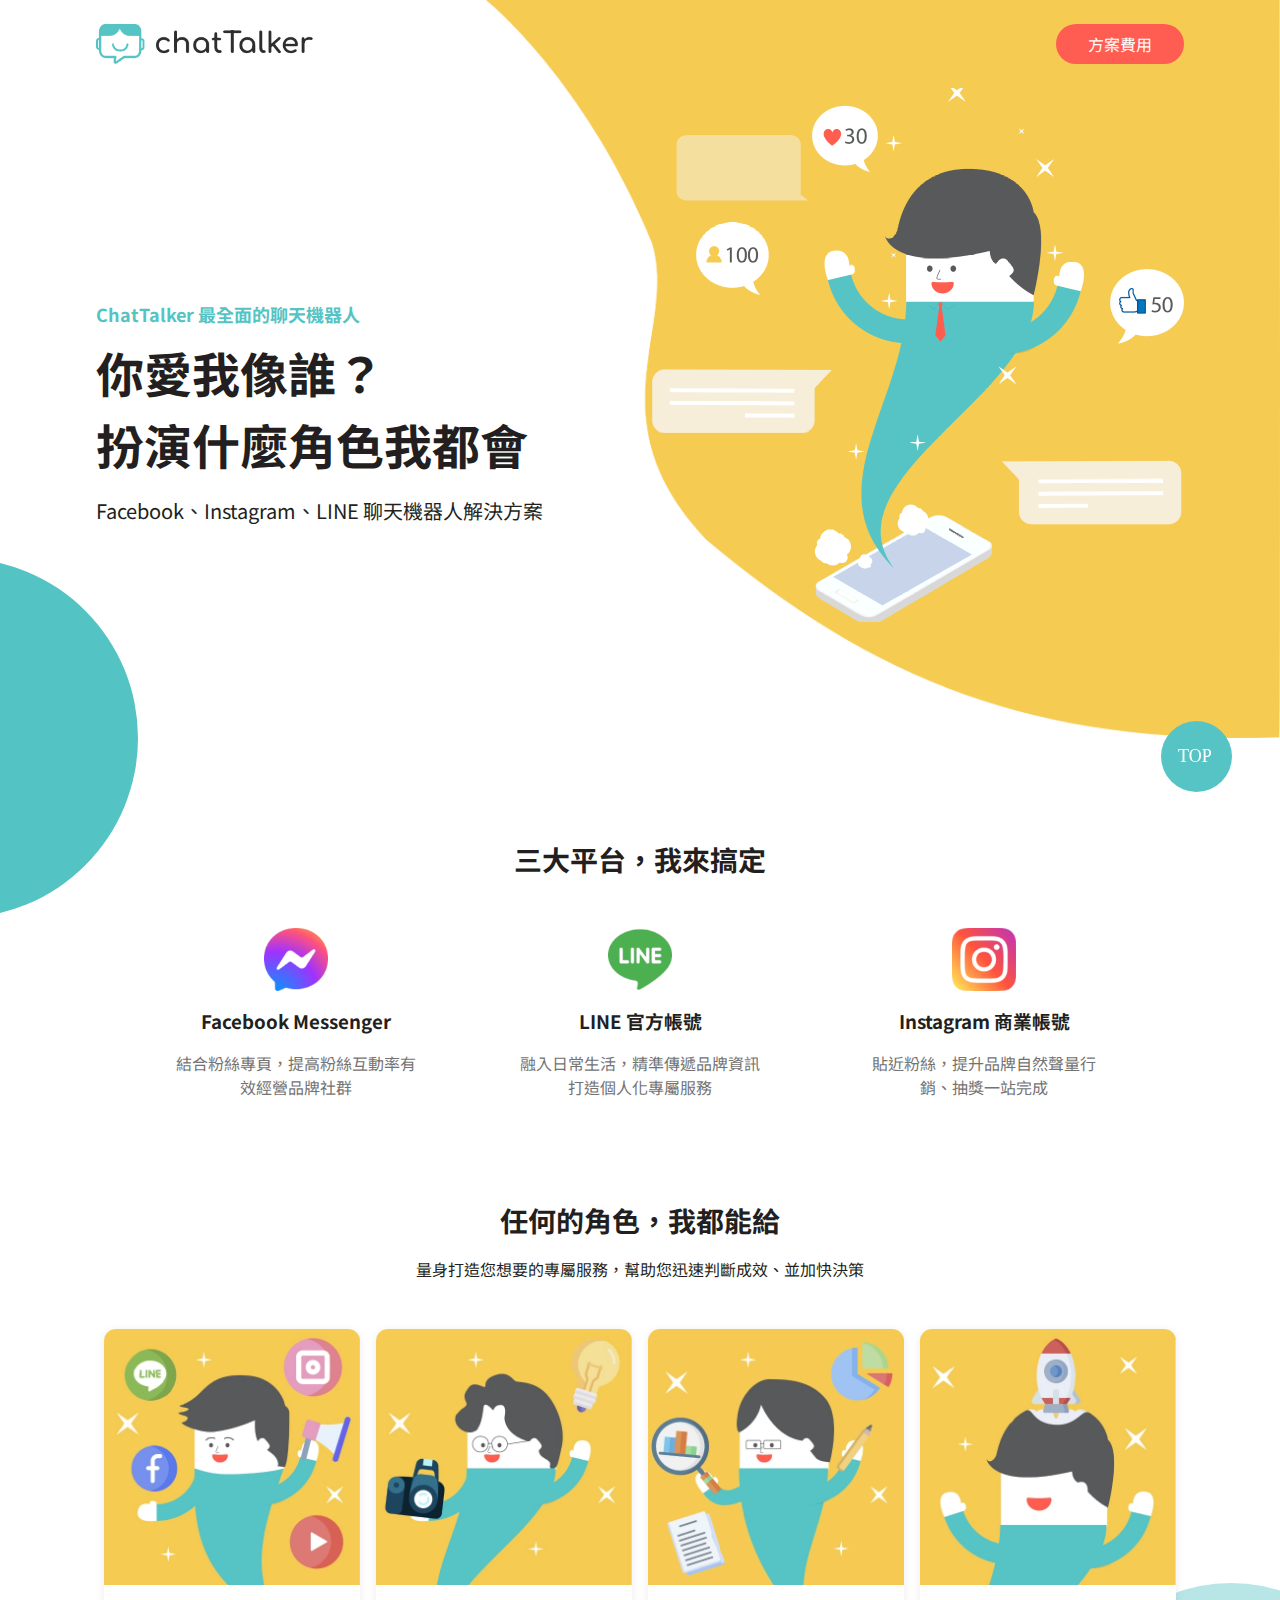
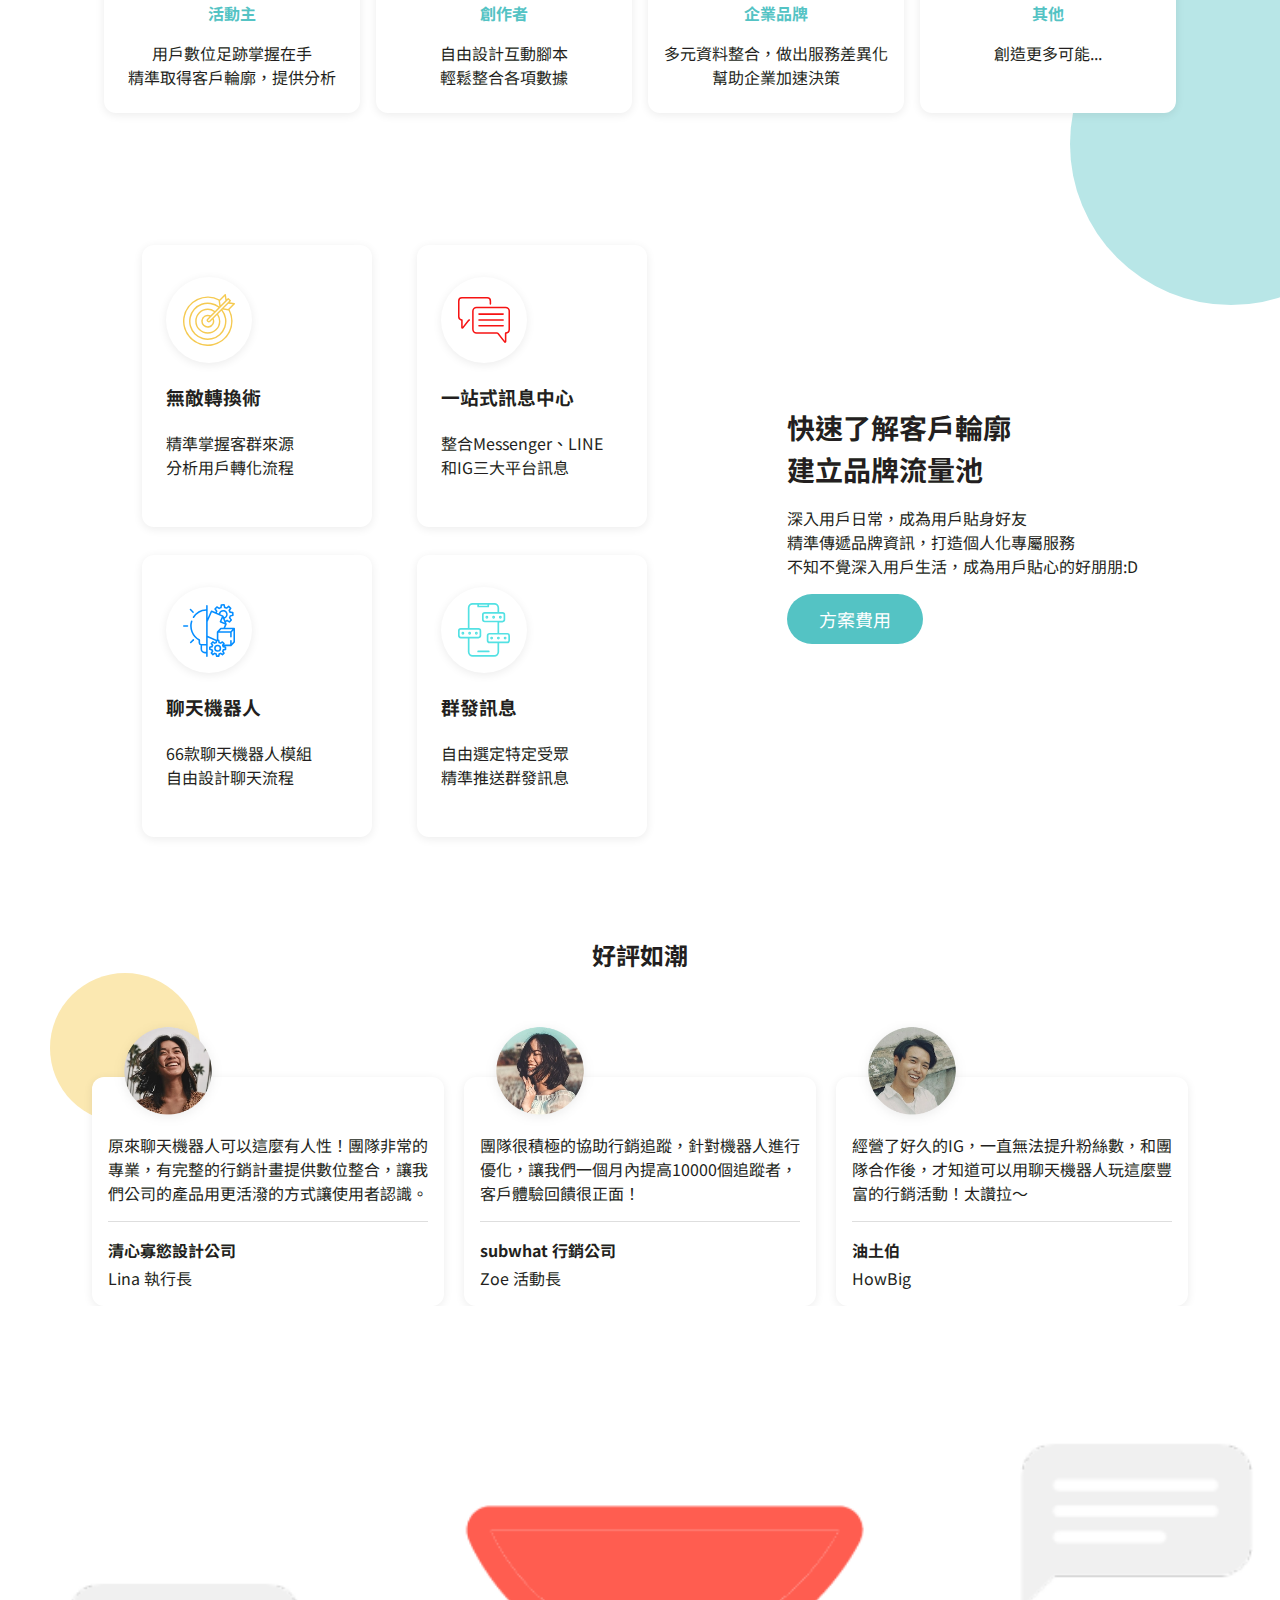
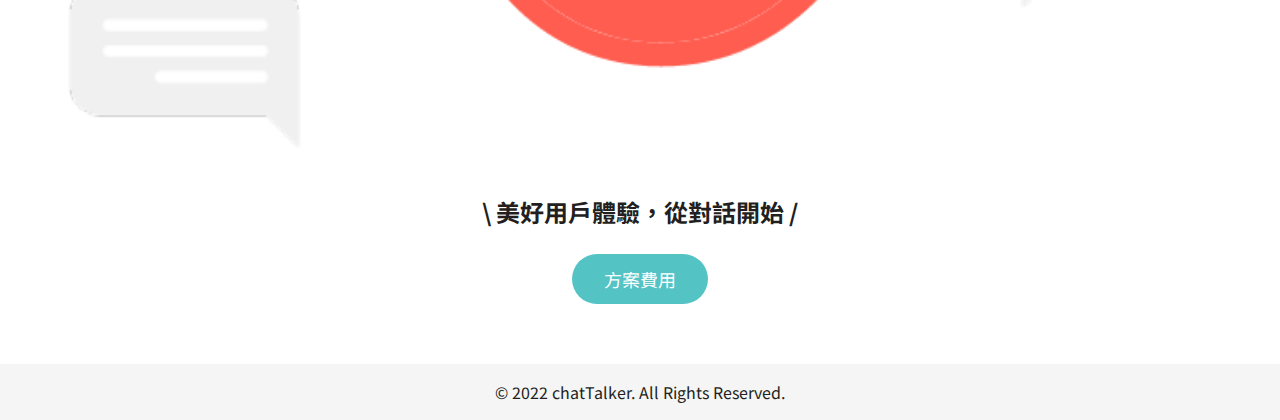
==== index.html @ 3426381b "finish scrollbar RWD" ====
<!DOCTYPE html>
<html lang="en">
  <head>
    <meta charset="UTF-8" />
    <meta http-equiv="X-UA-Compatible" content="IE=edge" />
    <meta name="viewport" content="width=device-width, initial-scale=1.0" />
    <link rel="stylesheet" href="style.css" />
    <link rel="preconnect" href="https://fonts.googleapis.com" />
    <link rel="preconnect" href="https://fonts.gstatic.com" crossorigin />
    <link
      href="https://fonts.googleapis.com/css2?family=Noto+Sans+TC:wght@400;700&display=swap"
      rel="stylesheet"
    />
    <title>homepage - chatTalker</title>
  </head>
  <body>
    <button class="btn btn_back-top" aria-label="Back to top">
      <svg id="top" xmlns="http://www.w3.org/2000/svg" viewBox="0 0 71 71">
        <circle
          id="Ellipse_9"
          data-name="Ellipse 9"
          cx="35.5"
          cy="35.5"
          r="35.5"
          fill="#56c4c5"
        />
        <text
          id="TOP-2"
          data-name="TOP"
          transform="translate(17 41)"
          fill="#fff"
          font-size="18"
          font-family="WendyOne-Regular, Wendy One"
        >
          <tspan x="0" y="0">TOP</tspan>
        </text>
      </svg>
    </button>
    <header class="header">
      <div class="header_border_bottom">
        <div class="header__header container">
          <img
            src="./src/asset/img/logo.png"
            alt="chatTalker logo"
            class="header__logo"
          />
          <a href="./plan.html" class="btn header__btn text_clr_white"
            >方案費用</a
          >
        </div>
      </div>
      <div class="header__main container">
        <section class="py_8">
          <h1 class="text_clr_primary header__title">
            ChatTalker 最全面的聊天機器人
          </h1>
          <p class="header__paragraph mt_2 mb_4 text_8 text_bold">
            你愛我像誰？<br />扮演什麼角色我都會
          </p>
          <p>Facebook、Instagram、LINE 聊天機器人解決方案</p>
        </section>
        <div class="header__img-wrapper pb_2">
          <img
            class="header__img"
            src="./src/asset/img/index/img-home.png"
            alt="chatTalker image"
          />
        </div>
      </div>
    </header>
    <div class="container__circles-style">
      <section class="pt_60to100 container">
        <h2 class="text_7">三大平台，我來搞定</h2>
        <ul class="list mt_32to48 social-media__list">
          <li class="social-media__item">
            <img
              src="./src/asset/img/index/img-messenger.png"
              alt="Messenger image"
              class="pic pic_sm"
            />
            <h3>Facebook Messenger</h3>
            <p class="text_clr_gray">
              結合粉絲專頁，提高粉絲互動率有效經營品牌社群
            </p>
          </li>
          <li class="social-media__item">
            <img
              src="./src/asset/img/index/img-line.png"
              alt="Line image"
              class="pic pic_sm"
            />
            <h3>LINE 官方帳號</h3>
            <p class="text_clr_gray">
              融入日常生活，精準傳遞品牌資訊打造個人化專屬服務
            </p>
          </li>
          <li class="social-media__item">
            <img
              src="./src/asset/img/index/img-instagram.png"
              alt="Instagram image"
              class="pic pic_sm"
            />
            <h3>Instagram 商業帳號</h3>
            <p class="text_clr_gray">
              貼近粉絲，提升品牌自然聲量行銷、抽獎一站完成
            </p>
          </li>
        </ul>
      </section>
      <section class="pt_60to100 container">
        <h2 class="text_7 mb_4">任何的角色，我都能給</h2>
        <p>量身打造您想要的專屬服務，幫助您迅速判斷成效、並加快決策</p>
        <ul class="list mt_32to48 info__list">
          <li class="card info__item">
            <img
              src="./src/asset/img/index/img-card-1.png"
              alt="Our chatTalker is surrounded by social media icons"
            />
            <h3 class="text_clr_primary text_4">活動主</h3>
            <p class="text_4">
              用戶數位足跡掌握在手<br />精準取得客戶輪廓，提供分析
            </p>
          </li>
          <li class="card info__item">
            <img
              src="./src/asset/img/index/img-card-2.png"
              alt="Our chatTalker take a camera and have a new idea"
            />
            <h3 class="text_clr_primary text_4">創作者</h3>
            <p class="text_4">自由設計互動腳本<br />輕鬆整合各項數據</p>
          </li>
          <li class="card info__item">
            <img
              src="./src/asset/img/index/img-card-3.png"
              alt="Our chatTalker is analyzing data"
            />
            <h3 class="text_clr_primary text_4">企業品牌</h3>
            <p class="text_4">多元資料整合，做出服務差異化幫助企業加速決策</p>
          </li>
          <li class="card info__item">
            <img
              src="./src/asset/img/index/img-card-4.png"
              alt="Our chatTalker wear a rocket on his head"
            />
            <h3 class="text_clr_primary text_4">其他</h3>
            <p class="text_4">創造更多可能...</p>
          </li>
        </ul>
      </section>
    </div>
    <div class="container">
      <main class="pt_60to100 product">
        <div class="product__content">
          <h2 class="text_7 mb_4">快速了解客戶輪廓<br />建立品牌流量池</h2>
          <p>深入用戶日常，成為用戶貼身好友</p>
          <p>精準傳遞品牌資訊，打造個人化專屬服務</p>
          <p>不知不覺深入用戶生活，成為用戶貼心的好朋朋:D</p>
          <a class="btn btn_primary mt_4 text_clr_white" href="./plan.html"
            >方案費用</a
          >
        </div>
        <ul class="product__list">
          <li class="card product__item">
            <div class="icon">
              <svg
                xmlns="http://www.w3.org/2000/svg"
                viewBox="0 0 51.996 51.997"
              >
                <path
                  id="target"
                  d="M51.888,9.554a.71.71,0,0,0-.57-.48l-4.694-.7,1.1-1.1a.71.71,0,0,0,0-1L45.658,4.195a.71.71,0,0,0-1,0l-1.1,1.1L42.85.606a.71.71,0,0,0-1.2-.4L36.456,5.4A24.779,24.779,0,1,0,46.524,15.468l5.19-5.19a.71.71,0,0,0,.174-.724ZM24.22,27.7a2.179,2.179,0,0,0,3.077,0l2.192-2.192A5.011,5.011,0,0,1,29.8,27.2a5.075,5.075,0,1,1-5.075-5.075,5.007,5.007,0,0,1,1.691.307l-2.192,2.192a2.175,2.175,0,0,0,0,3.078ZM27.5,21.342a6.522,6.522,0,1,0,3.077,3.078L34,21a11.02,11.02,0,0,1,1.891,6.2A11.165,11.165,0,1,1,24.722,16.036a11.023,11.023,0,0,1,6.2,1.891Zm4.432-4.432a12.43,12.43,0,0,0-7.214-2.294A12.586,12.586,0,1,0,37.308,27.2a12.428,12.428,0,0,0-2.293-7.213l3.341-3.343a17.282,17.282,0,1,1-3.077-3.078ZM45.154,5.7,46.221,6.77,26.293,26.7a.755.755,0,0,1-1.068-1.068Zm-3.5-3.492.644,4.34-4.74,4.74-.644-4.34ZM24.722,50.546A23.344,23.344,0,1,1,35.481,6.487a.709.709,0,0,0-.026.319l.853,5.736-.016.016a18.708,18.708,0,1,0,3.077,3.077l.016-.016,5.736.853a.7.7,0,0,0,.1.008.716.716,0,0,0,.213-.036,23.338,23.338,0,0,1-20.716,34.1ZM44.974,15.013l-4.34-.644,4.74-4.74,4.34.644Z"
                  transform="translate(0.072 0)"
                  fill="#f5ca52"
                />
              </svg>
            </div>
            <h3>無敵轉換術</h3>
            <p>精準掌握客群來源<br />分析用戶轉化流程</p>
          </li>
          <li class="card product__item">
            <div class="icon">
              <svg
                xmlns="http://www.w3.org/2000/svg"
                viewBox="0 0 46.486 41.019"
              >
                <g id="chat" transform="translate(0 -30.11)">
                  <g
                    id="Group_24"
                    data-name="Group 24"
                    transform="translate(0 30.11)"
                  >
                    <path
                      id="Path_11"
                      data-name="Path 11"
                      d="M221.345,191.141H199.736a.681.681,0,1,0,0,1.362h21.609a.681.681,0,1,0,0-1.362Z"
                      transform="translate(-180.982 -176.52)"
                      fill="#f61313"
                    />
                    <path
                      id="Path_12"
                      data-name="Path 12"
                      d="M221.345,248.474H199.736a.681.681,0,1,0,0,1.362h21.609a.681.681,0,0,0,0-1.362Z"
                      transform="translate(-180.982 -228.648)"
                      fill="#f61313"
                    />
                    <path
                      id="Path_13"
                      data-name="Path 13"
                      d="M221.345,305.807H199.736a.681.681,0,1,0,0,1.362h21.609a.681.681,0,1,0,0-1.362Z"
                      transform="translate(-180.982 -280.775)"
                      fill="#f61313"
                    />
                    <path
                      id="Path_14"
                      data-name="Path 14"
                      d="M169.005,125.549H143.071a3.965,3.965,0,0,0-3.961,3.961v16.308a3.965,3.965,0,0,0,3.961,3.961h18.178a.628.628,0,0,1,.5.24l5.87,7.432a1.17,1.17,0,0,0,.922.453,1.2,1.2,0,0,0,.4-.068,1.171,1.171,0,0,0,.8-1.119v-7.005a3.979,3.979,0,0,0,3.237-3.893V129.51a3.965,3.965,0,0,0-3.961-3.961Zm2.6,20.269a2.608,2.608,0,0,1-2.565,2.6.681.681,0,0,0-.672.681v7.11l-5.554-7.032a1.982,1.982,0,0,0-1.564-.758H143.071a2.6,2.6,0,0,1-2.6-2.6V129.51a2.6,2.6,0,0,1,2.6-2.6h25.935a2.6,2.6,0,0,1,2.6,2.6Z"
                      transform="translate(-126.48 -116.884)"
                      fill="#f61313"
                    />
                    <path
                      id="Path_15"
                      data-name="Path 15"
                      d="M10.032,50.035a1.816,1.816,0,0,0-1.175.675L4.18,56.632V50.7a.681.681,0,0,0-.672-.681,2.182,2.182,0,0,1-2.146-2.173v-14.2a2.177,2.177,0,0,1,2.174-2.174H26.113a2.177,2.177,0,0,1,2.174,2.174v2.627a.681.681,0,0,0,1.362,0V33.646a3.54,3.54,0,0,0-3.536-3.536H3.536A3.54,3.54,0,0,0,0,33.646v14.2A3.552,3.552,0,0,0,2.818,51.3V57.33a1.106,1.106,0,0,0,.752,1.058,1.14,1.14,0,0,0,.374.064,1.106,1.106,0,0,0,.872-.428l5.11-6.47a.46.46,0,0,1,.3-.171.681.681,0,1,0-.191-1.348Z"
                      transform="translate(0 -30.11)"
                      fill="#f61313"
                    />
                  </g>
                </g>
              </svg>
            </div>
            <h3>一站式訊息中心</h3>
            <p>整合Messenger、LINE和IG三大平台訊息</p>
          </li>
          <li class="card product__item">
            <div class="icon">
              <svg
                xmlns="http://www.w3.org/2000/svg"
                viewBox="0 0 50.288 51.184"
              >
                <g id="idea" transform="translate(-4.449 0)">
                  <path
                    id="Path_6"
                    data-name="Path 6"
                    d="M116.558,23.726a.764.764,0,0,0-.753-.718h-8.694l1.411-3.217a.766.766,0,0,0,.012-.578l-.722-1.854a7.767,7.767,0,0,0,1.165-.54l1.811,1.12a.758.758,0,0,0,.956-.134l1.751-1.923a.756.756,0,0,0,.037-.973l-1.3-1.67a7.663,7.663,0,0,0,.394-1.1l2.076-.479a.755.755,0,0,0,.585-.774L115.157,8.3a.756.756,0,0,0-.66-.711l-2.114-.268a7.66,7.66,0,0,0-.5-1.052l1.125-1.792a.755.755,0,0,0-.135-.964l-1.936-1.737a.756.756,0,0,0-.965-.037l-1.689,1.3a7.767,7.767,0,0,0-1.112-.394l-.48-2.057A.754.754,0,0,0,105.914,0l-2.607.132a.756.756,0,0,0-.711.658l-.271,2.1a7.761,7.761,0,0,0-1.067.5l-1.811-1.12a.756.756,0,0,0-.956.134L96.74,4.328A.755.755,0,0,0,96.7,5.3L98,6.97a7.679,7.679,0,0,0-.32.849L94.144,6.267a.756.756,0,0,0-1,.389l-3,6.852V1.77a.756.756,0,0,0-1.511,0V5.08A16.128,16.128,0,0,0,75.81,12.445a.756.756,0,0,0,1.267.824A14.619,14.619,0,0,1,88.633,6.592V38.583H83.974a1.158,1.158,0,0,1-1.153-1.16V34.832a.756.756,0,0,0-.4-.665,14.678,14.678,0,0,1-7.052-17.276.756.756,0,0,0-1.443-.45A16.191,16.191,0,0,0,81.31,35.277v2.147a2.675,2.675,0,0,0,1.908,2.561v3.58a4.2,4.2,0,0,0,4.192,4.192h1.223v2.673a.756.756,0,0,0,1.511,0V32.343l7.7,3.376-.173.987a6.384,6.384,0,0,0-.743.306l-1.357-.945a.755.755,0,0,0-.966.086l-1.492,1.494a.756.756,0,0,0-.085.967l.947,1.356a6.386,6.386,0,0,0-.305.743L92.052,41a.756.756,0,0,0-.624.747l.009,2.119a.756.756,0,0,0,.62.74l1.625.3a6.462,6.462,0,0,0,.314.753L93.063,47a.756.756,0,0,0,.087.965l1.5,1.5a.756.756,0,0,0,.965.086l1.346-.934a6.468,6.468,0,0,0,.753.313l.3,1.625a.756.756,0,0,0,.741.619l2.119.007h0a.756.756,0,0,0,.744-.625l.284-1.616a6.377,6.377,0,0,0,.743-.306l1.357.945a.755.755,0,0,0,.966-.086L106.466,48a.756.756,0,0,0,.085-.967l-.947-1.356a6.389,6.389,0,0,0,.305-.743l1.616-.285a.756.756,0,0,0,.624-.747l-.009-2.119a.756.756,0,0,0-.62-.74l-1.528-.279c2.163-.01,4.359-.01,6.494-.01a.771.771,0,0,0,.693-.224l3.176-3.377a.756.756,0,0,0,.205-.518V23.764C116.561,23.751,116.559,23.739,116.558,23.726Zm-2.5.793-1.722,1.831H101.495l1.722-1.831ZM105.531,11.5a.77.77,0,0,0-.4-.418l-2.868-1.257a2.868,2.868,0,1,1,3.774,2.971Zm-.748,2.244.816,2.1.863,2.216-3-1.325Zm-5.3-7.333-1.2-1.539.9-.989,1.672,1.034a.756.756,0,0,0,.812-.011,6.254,6.254,0,0,1,1.57-.741.756.756,0,0,0,.525-.625l.25-1.933,1.346-.068.443,1.9a.756.756,0,0,0,.585.569,6.253,6.253,0,0,1,1.636.579.756.756,0,0,0,.808-.071l1.559-1.2.995.893L110.35,5.864a.756.756,0,0,0,.01.82,6.157,6.157,0,0,1,.744,1.555.756.756,0,0,0,.626.523l1.949.247.067,1.324-1.915.442a.756.756,0,0,0-.57.583,6.147,6.147,0,0,1-.584,1.622.756.756,0,0,0,.072.817l1.2,1.539-.9.989-1.672-1.034a.756.756,0,0,0-.811.01,6.258,6.258,0,0,1-1.3.65l-.679-1.744A4.359,4.359,0,1,0,100.833,9.2l-1.757-.77a6.171,6.171,0,0,1,.48-1.2.755.755,0,0,0-.072-.817ZM87.41,46.245a2.684,2.684,0,0,1-2.681-2.681v-3.47h3.9v6.15Zm2.734-28.973,4.085-9.316,9.6,4.209-2.053,4.649a.756.756,0,0,0,.386,1l4.674,2.065-1.374,3.134H102.89a.755.755,0,0,0-.55.238l-3.176,3.377a1.388,1.388,0,0,0-.218.845v7h-.2l-8.6-3.772Zm16.491,26-1.449.256a.756.756,0,0,0-.6.558,4.869,4.869,0,0,1-.518,1.263.756.756,0,0,0,.032.815l.849,1.217-.6.6-1.217-.848a.756.756,0,0,0-.815-.032,4.871,4.871,0,0,1-1.263.519.755.755,0,0,0-.557.6l-.254,1.449-.855,0-.268-1.461a.756.756,0,0,0-.552-.595,4.962,4.962,0,0,1-1.27-.528.756.756,0,0,0-.815.03l-1.208.839-.612-.611.838-1.209a.756.756,0,0,0,.029-.815,4.966,4.966,0,0,1-.53-1.27.756.756,0,0,0-.6-.552l-1.461-.267,0-.855,1.449-.256a.756.756,0,0,0,.6-.558,4.87,4.87,0,0,1,.518-1.263.756.756,0,0,0-.032-.815l-.849-1.217.6-.6,1.217.848a.755.755,0,0,0,.815.032,4.876,4.876,0,0,1,1.263-.519.755.755,0,0,0,.557-.6l.254-1.449.855,0,.268,1.461a.756.756,0,0,0,.552.595,4.959,4.959,0,0,1,1.27.528.755.755,0,0,0,.815-.03L104.3,37.7l.612.611-.838,1.209a.756.756,0,0,0-.029.815,4.966,4.966,0,0,1,.53,1.27.756.756,0,0,0,.6.552l1.461.267Zm6.752-5.169c0-.744,0-2.582,0-2.582a.756.756,0,0,0-1.511,0v3.722c-1.908,0-3.855,0-5.78.01l.42-.606a.756.756,0,0,0-.087-.965l-1.5-1.5a.756.756,0,0,0-.965-.086l-1.346.934a6.47,6.47,0,0,0-.754-.313l-.3-1.625a.9.9,0,0,0-1.093-.62c-.012-.839.079-5.228,0-6.574h11.407v3.683a.756.756,0,0,0,1.511,0s0-2.841,0-4.141l1.662-1.768V36.339Z"
                    transform="translate(-61.824 0)"
                    fill="#058dff"
                  />
                  <path
                    id="Path_7"
                    data-name="Path 7"
                    d="M306.576,390.994h-.011a3.4,3.4,0,0,0-3.407,3.421,3.45,3.45,0,0,0,3.435,3.432h.011a3.4,3.4,0,0,0,3.407-3.421,3.45,3.45,0,0,0-3.435-3.432Zm1.37,4.787a1.869,1.869,0,0,1-1.349.555,1.939,1.939,0,0,1-1.929-1.927,1.892,1.892,0,0,1,1.9-1.9,1.939,1.939,0,0,1,1.929,1.927A1.884,1.884,0,0,1,307.946,395.781Z"
                    transform="translate(-268.614 -351.602)"
                    fill="#058dff"
                  />
                  <path
                    id="Path_8"
                    data-name="Path 8"
                    d="M71.934,49.818a.774.774,0,0,0,.534-1.29l-2.577-2.577a.756.756,0,0,0-1.069,1.068L71.4,49.6A.753.753,0,0,0,71.934,49.818Z"
                    transform="translate(-57.688 -41.12)"
                    fill="#058dff"
                  />
                  <path
                    id="Path_9"
                    data-name="Path 9"
                    d="M8.826,204.487H5.182a.756.756,0,0,0,0,1.511H8.826A.756.756,0,0,0,8.826,204.487Z"
                    transform="translate(0 -183.885)"
                    fill="#058dff"
                  />
                  <path
                    id="Path_10"
                    data-name="Path 10"
                    d="M73.688,336.9l-2.576,2.577a.756.756,0,0,0,1.069,1.068l2.576-2.577A.756.756,0,0,0,73.688,336.9Z"
                    transform="translate(-59.745 -302.758)"
                    fill="#058dff"
                  />
                </g>
              </svg>
            </div>
            <h3>聊天機器人</h3>
            <p>66款聊天機器人模組<br />自由設計聊天流程</p>
          </li>
          <li class="card product__item">
            <div class="icon">
              <svg xmlns="http://www.w3.org/2000/svg" viewBox="0 0 42 43.394">
                <path
                  id="chat_1_"
                  data-name="chat (1)"
                  d="M33.761,39.078a.678.678,0,0,1-.678.678H24.475a.678.678,0,1,1,0-1.356h8.608A.678.678,0,0,1,33.761,39.078Zm2.08-27.591a1.148,1.148,0,1,1,1.148,1.148,1.148,1.148,0,0,1-1.148-1.148Zm.939,0a.208.208,0,1,0,.208-.208.208.208,0,0,0-.208.208Zm-6.377,0a1.148,1.148,0,1,1,1.148,1.148A1.148,1.148,0,0,1,30.4,11.487Zm.939,0a.208.208,0,1,0,.208-.208.208.208,0,0,0-.208.208Zm9.936,0a1.148,1.148,0,1,1,1.148,1.148A1.148,1.148,0,0,1,41.279,11.487Zm.939,0a.208.208,0,1,0,.208-.208A.208.208,0,0,0,42.218,11.487ZM24.2,24.416a1.148,1.148,0,1,1-1.148-1.148A1.148,1.148,0,0,1,24.2,24.416Zm-.939,0a.208.208,0,1,0-.208.208.208.208,0,0,0,.208-.208Zm-4.5,0a1.148,1.148,0,1,1-1.148-1.148,1.148,1.148,0,0,1,1.148,1.148Zm-.939,0a.208.208,0,1,0-.208.208.208.208,0,0,0,.208-.208Zm-4.5,0a1.148,1.148,0,1,1-1.148-1.148,1.148,1.148,0,0,1,1.148,1.148Zm-.939,0a.208.208,0,1,0-.208.208.208.208,0,0,0,.208-.208Zm37.839,2.031v3.8a2.267,2.267,0,0,1-2.264,2.264H41.475v7.142A3.926,3.926,0,0,1,37.4,43.394H20.233a3.926,3.926,0,0,1-4.078-3.743V28.579H10.488a2.267,2.267,0,0,1-2.264-2.264v-3.8a2.267,2.267,0,0,1,2.264-2.264h5.667V3.743A3.926,3.926,0,0,1,20.233,0H37.4a3.926,3.926,0,0,1,4.078,3.743V7.325h2.639a2.267,2.267,0,0,1,2.264,2.264v3.8a2.267,2.267,0,0,1-2.264,2.264H41.475v8.533H47.96a2.267,2.267,0,0,1,2.264,2.264ZM44.114,8.681H29.863a.909.909,0,0,0-.908.908v3.8a.909.909,0,0,0,.908.908H44.114a.909.909,0,0,0,.908-.908v-3.8a.909.909,0,0,0-.908-.908ZM25.172,2.16h6.837v-.8H25.172ZM10.488,27.223H24.739a.909.909,0,0,0,.908-.908v-3.8a.909.909,0,0,0-.908-.908H10.488a.909.909,0,0,0-.908.908v3.8A.909.909,0,0,0,10.488,27.223Zm29.631,5.286H33.709a2.267,2.267,0,0,1-2.264-2.264v-3.8a2.267,2.267,0,0,1,2.264-2.264H40.12V15.65H29.863A2.267,2.267,0,0,1,27.6,13.386v-3.8a2.267,2.267,0,0,1,2.264-2.264H40.119V3.743A2.574,2.574,0,0,0,37.4,1.356H33.365V2.838a.678.678,0,0,1-.678.678H24.494a.678.678,0,0,1-.678-.678V1.356H20.233a2.574,2.574,0,0,0-2.722,2.387v16.51H24.74A2.267,2.267,0,0,1,27,22.518v3.8a2.267,2.267,0,0,1-2.264,2.264H17.511V39.651a2.574,2.574,0,0,0,2.722,2.387H37.4a2.574,2.574,0,0,0,2.722-2.387Zm8.749-6.061a.909.909,0,0,0-.908-.908H33.709a.909.909,0,0,0-.908.908v3.8a.909.909,0,0,0,.908.908H47.96a.909.909,0,0,0,.908-.908Zm-1.449,1.9A1.148,1.148,0,1,1,46.272,27.2a1.148,1.148,0,0,1,1.148,1.148Zm-.939,0a.208.208,0,1,0-.208.208.208.208,0,0,0,.208-.208Zm-4.5,0A1.148,1.148,0,1,1,40.834,27.2a1.148,1.148,0,0,1,1.148,1.148Zm-.939,0a.208.208,0,1,0-.208.208.208.208,0,0,0,.208-.208Zm-4.5,0A1.148,1.148,0,1,1,35.4,27.2a1.148,1.148,0,0,1,1.148,1.148Zm-.939,0a.208.208,0,1,0-.208.208.208.208,0,0,0,.208-.208Z"
                  transform="translate(-8.224)"
                  fill="#53e1e3"
                />
              </svg>
            </div>
            <h3>群發訊息</h3>
            <p>自由選定特定受眾<br />精準推送群發訊息</p>
          </li>
        </ul>
      </main>
    </div>
    <section class="pt_60to100 comments">
      <h2 class="comments__title">好評如潮</h2>
      <ul class="horizontal-scroller comments__list">
        <li class="horizontal-scroller__bar">
          <ul class="horizontal-scroller__list">
            <li class="card horizontal-scroller__item comments__card">
              <img
                class="card__avatar"
                src="./src/asset/img/index/img-avatar-1.png"
                alt="清心寡慾設計公司 - Lina 執行長"
              />
              <p>
                原來聊天機器人可以這麼有人性！團隊非常的專業，有完整的行銷計畫提供數位整合，讓我們公司的產品用更活潑的方式讓使用者認識。
              </p>
              <h3 class="text_4">清心寡慾設計公司</h3>
              <div class="card__footer">
                <p>Lina 執行長</p>
                <ul class="stars">
                  <li>
                    <svg
                      xmlns="http://www.w3.org/2000/svg"
                      viewBox="0 0 20.015 19.082"
                    >
                      <path
                        id="Path_4"
                        data-name="Path 4"
                        d="M22,10.1A.937.937,0,0,0,21.2,9l-5.7-.8L12.9,3a.781.781,0,0,0-.4-.4,1.012,1.012,0,0,0-1.4.4L8.6,8.2,2.9,9a.6.6,0,0,0-.6.3.967.967,0,0,0,0,1.4l4.1,4-1,5.7a1.268,1.268,0,0,0,.1.6,1.012,1.012,0,0,0,1.4.4L12,18.7l5.1,2.7a.749.749,0,0,0,.5.1h.2a1.037,1.037,0,0,0,.8-1.2l-1-5.7,4.1-4A.55.55,0,0,0,22,10.1Z"
                        transform="translate(-2 -2.459)"
                        fill="#f5ca52"
                      />
                    </svg>
                  </li>
                  <li>
                    <svg
                      xmlns="http://www.w3.org/2000/svg"
                      viewBox="0 0 20.015 19.082"
                    >
                      <path
                        id="Path_4"
                        data-name="Path 4"
                        d="M22,10.1A.937.937,0,0,0,21.2,9l-5.7-.8L12.9,3a.781.781,0,0,0-.4-.4,1.012,1.012,0,0,0-1.4.4L8.6,8.2,2.9,9a.6.6,0,0,0-.6.3.967.967,0,0,0,0,1.4l4.1,4-1,5.7a1.268,1.268,0,0,0,.1.6,1.012,1.012,0,0,0,1.4.4L12,18.7l5.1,2.7a.749.749,0,0,0,.5.1h.2a1.037,1.037,0,0,0,.8-1.2l-1-5.7,4.1-4A.55.55,0,0,0,22,10.1Z"
                        transform="translate(-2 -2.459)"
                        fill="#f5ca52"
                      />
                    </svg>
                  </li>
                  <li>
                    <svg
                      xmlns="http://www.w3.org/2000/svg"
                      viewBox="0 0 20.015 19.082"
                    >
                      <path
                        id="Path_4"
                        data-name="Path 4"
                        d="M22,10.1A.937.937,0,0,0,21.2,9l-5.7-.8L12.9,3a.781.781,0,0,0-.4-.4,1.012,1.012,0,0,0-1.4.4L8.6,8.2,2.9,9a.6.6,0,0,0-.6.3.967.967,0,0,0,0,1.4l4.1,4-1,5.7a1.268,1.268,0,0,0,.1.6,1.012,1.012,0,0,0,1.4.4L12,18.7l5.1,2.7a.749.749,0,0,0,.5.1h.2a1.037,1.037,0,0,0,.8-1.2l-1-5.7,4.1-4A.55.55,0,0,0,22,10.1Z"
                        transform="translate(-2 -2.459)"
                        fill="#f5ca52"
                      />
                    </svg>
                  </li>
                  <li>
                    <svg
                      xmlns="http://www.w3.org/2000/svg"
                      viewBox="0 0 20.015 19.082"
                    >
                      <path
                        id="Path_4"
                        data-name="Path 4"
                        d="M22,10.1A.937.937,0,0,0,21.2,9l-5.7-.8L12.9,3a.781.781,0,0,0-.4-.4,1.012,1.012,0,0,0-1.4.4L8.6,8.2,2.9,9a.6.6,0,0,0-.6.3.967.967,0,0,0,0,1.4l4.1,4-1,5.7a1.268,1.268,0,0,0,.1.6,1.012,1.012,0,0,0,1.4.4L12,18.7l5.1,2.7a.749.749,0,0,0,.5.1h.2a1.037,1.037,0,0,0,.8-1.2l-1-5.7,4.1-4A.55.55,0,0,0,22,10.1Z"
                        transform="translate(-2 -2.459)"
                        fill="#f5ca52"
                      />
                    </svg>
                  </li>
                  <li>
                    <svg
                      xmlns="http://www.w3.org/2000/svg"
                      viewBox="0 0 20.015 19.082"
                    >
                      <path
                        id="Path_4"
                        data-name="Path 4"
                        d="M22,10.1A.937.937,0,0,0,21.2,9l-5.7-.8L12.9,3a.781.781,0,0,0-.4-.4,1.012,1.012,0,0,0-1.4.4L8.6,8.2,2.9,9a.6.6,0,0,0-.6.3.967.967,0,0,0,0,1.4l4.1,4-1,5.7a1.268,1.268,0,0,0,.1.6,1.012,1.012,0,0,0,1.4.4L12,18.7l5.1,2.7a.749.749,0,0,0,.5.1h.2a1.037,1.037,0,0,0,.8-1.2l-1-5.7,4.1-4A.55.55,0,0,0,22,10.1Z"
                        transform="translate(-2 -2.459)"
                        fill="#f5ca52"
                      />
                    </svg>
                  </li>
                </ul>
              </div>
            </li>
            <li class="card horizontal-scroller__item comments__card">
              <img
                class="card__avatar"
                src="./src/asset/img/index/img-avatar-2.png"
                alt="subwhat 行銷公司 - Zoe 活動長"
              />
              <p>
                團隊很積極的協助行銷追蹤，針對機器人進行優化，讓我們一個月內提高10000個追蹤者，客戶體驗回饋很正面！
              </p>
              <h3 class="text_4">subwhat 行銷公司</h3>
              <div class="card__footer">
                <p>Zoe 活動長</p>
                <ul class="stars">
                  <li>
                    <svg
                      xmlns="http://www.w3.org/2000/svg"
                      viewBox="0 0 20.015 19.082"
                    >
                      <path
                        id="Path_4"
                        data-name="Path 4"
                        d="M22,10.1A.937.937,0,0,0,21.2,9l-5.7-.8L12.9,3a.781.781,0,0,0-.4-.4,1.012,1.012,0,0,0-1.4.4L8.6,8.2,2.9,9a.6.6,0,0,0-.6.3.967.967,0,0,0,0,1.4l4.1,4-1,5.7a1.268,1.268,0,0,0,.1.6,1.012,1.012,0,0,0,1.4.4L12,18.7l5.1,2.7a.749.749,0,0,0,.5.1h.2a1.037,1.037,0,0,0,.8-1.2l-1-5.7,4.1-4A.55.55,0,0,0,22,10.1Z"
                        transform="translate(-2 -2.459)"
                        fill="#f5ca52"
                      />
                    </svg>
                  </li>
                  <li>
                    <svg
                      xmlns="http://www.w3.org/2000/svg"
                      viewBox="0 0 20.015 19.082"
                    >
                      <path
                        id="Path_4"
                        data-name="Path 4"
                        d="M22,10.1A.937.937,0,0,0,21.2,9l-5.7-.8L12.9,3a.781.781,0,0,0-.4-.4,1.012,1.012,0,0,0-1.4.4L8.6,8.2,2.9,9a.6.6,0,0,0-.6.3.967.967,0,0,0,0,1.4l4.1,4-1,5.7a1.268,1.268,0,0,0,.1.6,1.012,1.012,0,0,0,1.4.4L12,18.7l5.1,2.7a.749.749,0,0,0,.5.1h.2a1.037,1.037,0,0,0,.8-1.2l-1-5.7,4.1-4A.55.55,0,0,0,22,10.1Z"
                        transform="translate(-2 -2.459)"
                        fill="#f5ca52"
                      />
                    </svg>
                  </li>
                  <li>
                    <svg
                      xmlns="http://www.w3.org/2000/svg"
                      viewBox="0 0 20.015 19.082"
                    >
                      <path
                        id="Path_4"
                        data-name="Path 4"
                        d="M22,10.1A.937.937,0,0,0,21.2,9l-5.7-.8L12.9,3a.781.781,0,0,0-.4-.4,1.012,1.012,0,0,0-1.4.4L8.6,8.2,2.9,9a.6.6,0,0,0-.6.3.967.967,0,0,0,0,1.4l4.1,4-1,5.7a1.268,1.268,0,0,0,.1.6,1.012,1.012,0,0,0,1.4.4L12,18.7l5.1,2.7a.749.749,0,0,0,.5.1h.2a1.037,1.037,0,0,0,.8-1.2l-1-5.7,4.1-4A.55.55,0,0,0,22,10.1Z"
                        transform="translate(-2 -2.459)"
                        fill="#f5ca52"
                      />
                    </svg>
                  </li>
                  <li>
                    <svg
                      xmlns="http://www.w3.org/2000/svg"
                      viewBox="0 0 20.015 19.082"
                    >
                      <path
                        id="Path_4"
                        data-name="Path 4"
                        d="M22,10.1A.937.937,0,0,0,21.2,9l-5.7-.8L12.9,3a.781.781,0,0,0-.4-.4,1.012,1.012,0,0,0-1.4.4L8.6,8.2,2.9,9a.6.6,0,0,0-.6.3.967.967,0,0,0,0,1.4l4.1,4-1,5.7a1.268,1.268,0,0,0,.1.6,1.012,1.012,0,0,0,1.4.4L12,18.7l5.1,2.7a.749.749,0,0,0,.5.1h.2a1.037,1.037,0,0,0,.8-1.2l-1-5.7,4.1-4A.55.55,0,0,0,22,10.1Z"
                        transform="translate(-2 -2.459)"
                        fill="#f5ca52"
                      />
                    </svg>
                  </li>
                  <li>
                    <svg
                      xmlns="http://www.w3.org/2000/svg"
                      viewBox="0 0 20.015 19.082"
                    >
                      <path
                        id="Path_4"
                        data-name="Path 4"
                        d="M22,10.1A.937.937,0,0,0,21.2,9l-5.7-.8L12.9,3a.781.781,0,0,0-.4-.4,1.012,1.012,0,0,0-1.4.4L8.6,8.2,2.9,9a.6.6,0,0,0-.6.3.967.967,0,0,0,0,1.4l4.1,4-1,5.7a1.268,1.268,0,0,0,.1.6,1.012,1.012,0,0,0,1.4.4L12,18.7l5.1,2.7a.749.749,0,0,0,.5.1h.2a1.037,1.037,0,0,0,.8-1.2l-1-5.7,4.1-4A.55.55,0,0,0,22,10.1Z"
                        transform="translate(-2 -2.459)"
                        fill="#f5ca52"
                      />
                    </svg>
                  </li>
                </ul>
              </div>
            </li>
            <li class="card horizontal-scroller__item comments__card">
              <img
                class="card__avatar"
                src="./src/asset/img/index/img-avatar-3.png"
                alt="油土伯 - HowBig"
              />
              <p>
                經營了好久的IG，一直無法提升粉絲數，和團隊合作後，才知道可以用聊天機器人玩這麼豐富的行銷活動！太讚拉～
              </p>
              <h3 class="text_4">油土伯</h3>
              <div class="card__footer">
                <p>HowBig</p>
                <ul class="stars">
                  <li>
                    <svg
                      xmlns="http://www.w3.org/2000/svg"
                      viewBox="0 0 20.015 19.082"
                    >
                      <path
                        id="Path_4"
                        data-name="Path 4"
                        d="M22,10.1A.937.937,0,0,0,21.2,9l-5.7-.8L12.9,3a.781.781,0,0,0-.4-.4,1.012,1.012,0,0,0-1.4.4L8.6,8.2,2.9,9a.6.6,0,0,0-.6.3.967.967,0,0,0,0,1.4l4.1,4-1,5.7a1.268,1.268,0,0,0,.1.6,1.012,1.012,0,0,0,1.4.4L12,18.7l5.1,2.7a.749.749,0,0,0,.5.1h.2a1.037,1.037,0,0,0,.8-1.2l-1-5.7,4.1-4A.55.55,0,0,0,22,10.1Z"
                        transform="translate(-2 -2.459)"
                        fill="#f5ca52"
                      />
                    </svg>
                  </li>
                  <li>
                    <svg
                      xmlns="http://www.w3.org/2000/svg"
                      viewBox="0 0 20.015 19.082"
                    >
                      <path
                        id="Path_4"
                        data-name="Path 4"
                        d="M22,10.1A.937.937,0,0,0,21.2,9l-5.7-.8L12.9,3a.781.781,0,0,0-.4-.4,1.012,1.012,0,0,0-1.4.4L8.6,8.2,2.9,9a.6.6,0,0,0-.6.3.967.967,0,0,0,0,1.4l4.1,4-1,5.7a1.268,1.268,0,0,0,.1.6,1.012,1.012,0,0,0,1.4.4L12,18.7l5.1,2.7a.749.749,0,0,0,.5.1h.2a1.037,1.037,0,0,0,.8-1.2l-1-5.7,4.1-4A.55.55,0,0,0,22,10.1Z"
                        transform="translate(-2 -2.459)"
                        fill="#f5ca52"
                      />
                    </svg>
                  </li>
                  <li>
                    <svg
                      xmlns="http://www.w3.org/2000/svg"
                      viewBox="0 0 20.015 19.082"
                    >
                      <path
                        id="Path_4"
                        data-name="Path 4"
                        d="M22,10.1A.937.937,0,0,0,21.2,9l-5.7-.8L12.9,3a.781.781,0,0,0-.4-.4,1.012,1.012,0,0,0-1.4.4L8.6,8.2,2.9,9a.6.6,0,0,0-.6.3.967.967,0,0,0,0,1.4l4.1,4-1,5.7a1.268,1.268,0,0,0,.1.6,1.012,1.012,0,0,0,1.4.4L12,18.7l5.1,2.7a.749.749,0,0,0,.5.1h.2a1.037,1.037,0,0,0,.8-1.2l-1-5.7,4.1-4A.55.55,0,0,0,22,10.1Z"
                        transform="translate(-2 -2.459)"
                        fill="#f5ca52"
                      />
                    </svg>
                  </li>
                  <li>
                    <svg
                      xmlns="http://www.w3.org/2000/svg"
                      viewBox="0 0 20.015 19.082"
                    >
                      <path
                        id="Path_4"
                        data-name="Path 4"
                        d="M22,10.1A.937.937,0,0,0,21.2,9l-5.7-.8L12.9,3a.781.781,0,0,0-.4-.4,1.012,1.012,0,0,0-1.4.4L8.6,8.2,2.9,9a.6.6,0,0,0-.6.3.967.967,0,0,0,0,1.4l4.1,4-1,5.7a1.268,1.268,0,0,0,.1.6,1.012,1.012,0,0,0,1.4.4L12,18.7l5.1,2.7a.749.749,0,0,0,.5.1h.2a1.037,1.037,0,0,0,.8-1.2l-1-5.7,4.1-4A.55.55,0,0,0,22,10.1Z"
                        transform="translate(-2 -2.459)"
                        fill="#f5ca52"
                      />
                    </svg>
                  </li>
                  <li>
                    <svg
                      xmlns="http://www.w3.org/2000/svg"
                      viewBox="0 0 20.015 19.082"
                    >
                      <path
                        id="Path_4"
                        data-name="Path 4"
                        d="M22,10.1A.937.937,0,0,0,21.2,9l-5.7-.8L12.9,3a.781.781,0,0,0-.4-.4,1.012,1.012,0,0,0-1.4.4L8.6,8.2,2.9,9a.6.6,0,0,0-.6.3.967.967,0,0,0,0,1.4l4.1,4-1,5.7a1.268,1.268,0,0,0,.1.6,1.012,1.012,0,0,0,1.4.4L12,18.7l5.1,2.7a.749.749,0,0,0,.5.1h.2a1.037,1.037,0,0,0,.8-1.2l-1-5.7,4.1-4A.55.55,0,0,0,22,10.1Z"
                        transform="translate(-2 -2.459)"
                        fill="#f5ca52"
                      />
                    </svg>
                  </li>
                </ul>
              </div>
            </li>
          </ul>
        </li>
        <li class="horizontal-scroller__bar">
          <ul class="horizontal-scroller__list">
            <li class="card horizontal-scroller__item comments__card">
              <img
                class="card__avatar"
                src="./src/asset/img/index/img-avatar-1.png"
                alt="清心寡慾設計公司 - Lina 執行長"
              />
              <p>
                原來聊天機器人可以這麼有人性！團隊非常的專業，有完整的行銷計畫提供數位整合，讓我們公司的產品用更活潑的方式讓使用者認識。
              </p>
              <h3 class="text_4">清心寡慾設計公司</h3>
              <div class="card__footer">
                <p>Lina 執行長</p>
                <ul class="stars">
                  <li>
                    <svg
                      xmlns="http://www.w3.org/2000/svg"
                      viewBox="0 0 20.015 19.082"
                    >
                      <path
                        id="Path_4"
                        data-name="Path 4"
                        d="M22,10.1A.937.937,0,0,0,21.2,9l-5.7-.8L12.9,3a.781.781,0,0,0-.4-.4,1.012,1.012,0,0,0-1.4.4L8.6,8.2,2.9,9a.6.6,0,0,0-.6.3.967.967,0,0,0,0,1.4l4.1,4-1,5.7a1.268,1.268,0,0,0,.1.6,1.012,1.012,0,0,0,1.4.4L12,18.7l5.1,2.7a.749.749,0,0,0,.5.1h.2a1.037,1.037,0,0,0,.8-1.2l-1-5.7,4.1-4A.55.55,0,0,0,22,10.1Z"
                        transform="translate(-2 -2.459)"
                        fill="#f5ca52"
                      />
                    </svg>
                  </li>
                  <li>
                    <svg
                      xmlns="http://www.w3.org/2000/svg"
                      viewBox="0 0 20.015 19.082"
                    >
                      <path
                        id="Path_4"
                        data-name="Path 4"
                        d="M22,10.1A.937.937,0,0,0,21.2,9l-5.7-.8L12.9,3a.781.781,0,0,0-.4-.4,1.012,1.012,0,0,0-1.4.4L8.6,8.2,2.9,9a.6.6,0,0,0-.6.3.967.967,0,0,0,0,1.4l4.1,4-1,5.7a1.268,1.268,0,0,0,.1.6,1.012,1.012,0,0,0,1.4.4L12,18.7l5.1,2.7a.749.749,0,0,0,.5.1h.2a1.037,1.037,0,0,0,.8-1.2l-1-5.7,4.1-4A.55.55,0,0,0,22,10.1Z"
                        transform="translate(-2 -2.459)"
                        fill="#f5ca52"
                      />
                    </svg>
                  </li>
                  <li>
                    <svg
                      xmlns="http://www.w3.org/2000/svg"
                      viewBox="0 0 20.015 19.082"
                    >
                      <path
                        id="Path_4"
                        data-name="Path 4"
                        d="M22,10.1A.937.937,0,0,0,21.2,9l-5.7-.8L12.9,3a.781.781,0,0,0-.4-.4,1.012,1.012,0,0,0-1.4.4L8.6,8.2,2.9,9a.6.6,0,0,0-.6.3.967.967,0,0,0,0,1.4l4.1,4-1,5.7a1.268,1.268,0,0,0,.1.6,1.012,1.012,0,0,0,1.4.4L12,18.7l5.1,2.7a.749.749,0,0,0,.5.1h.2a1.037,1.037,0,0,0,.8-1.2l-1-5.7,4.1-4A.55.55,0,0,0,22,10.1Z"
                        transform="translate(-2 -2.459)"
                        fill="#f5ca52"
                      />
                    </svg>
                  </li>
                  <li>
                    <svg
                      xmlns="http://www.w3.org/2000/svg"
                      viewBox="0 0 20.015 19.082"
                    >
                      <path
                        id="Path_4"
                        data-name="Path 4"
                        d="M22,10.1A.937.937,0,0,0,21.2,9l-5.7-.8L12.9,3a.781.781,0,0,0-.4-.4,1.012,1.012,0,0,0-1.4.4L8.6,8.2,2.9,9a.6.6,0,0,0-.6.3.967.967,0,0,0,0,1.4l4.1,4-1,5.7a1.268,1.268,0,0,0,.1.6,1.012,1.012,0,0,0,1.4.4L12,18.7l5.1,2.7a.749.749,0,0,0,.5.1h.2a1.037,1.037,0,0,0,.8-1.2l-1-5.7,4.1-4A.55.55,0,0,0,22,10.1Z"
                        transform="translate(-2 -2.459)"
                        fill="#f5ca52"
                      />
                    </svg>
                  </li>
                  <li>
                    <svg
                      xmlns="http://www.w3.org/2000/svg"
                      viewBox="0 0 20.015 19.082"
                    >
                      <path
                        id="Path_4"
                        data-name="Path 4"
                        d="M22,10.1A.937.937,0,0,0,21.2,9l-5.7-.8L12.9,3a.781.781,0,0,0-.4-.4,1.012,1.012,0,0,0-1.4.4L8.6,8.2,2.9,9a.6.6,0,0,0-.6.3.967.967,0,0,0,0,1.4l4.1,4-1,5.7a1.268,1.268,0,0,0,.1.6,1.012,1.012,0,0,0,1.4.4L12,18.7l5.1,2.7a.749.749,0,0,0,.5.1h.2a1.037,1.037,0,0,0,.8-1.2l-1-5.7,4.1-4A.55.55,0,0,0,22,10.1Z"
                        transform="translate(-2 -2.459)"
                        fill="#f5ca52"
                      />
                    </svg>
                  </li>
                </ul>
              </div>
            </li>
            <li class="card horizontal-scroller__item comments__card">
              <img
                class="card__avatar"
                src="./src/asset/img/index/img-avatar-2.png"
                alt="subwhat 行銷公司 - Zoe 活動長"
              />
              <p>
                團隊很積極的協助行銷追蹤，針對機器人進行優化，讓我們一個月內提高10000個追蹤者，客戶體驗回饋很正面！
              </p>
              <h3 class="text_4">subwhat 行銷公司</h3>
              <div class="card__footer">
                <p>Zoe 活動長</p>
                <ul class="stars">
                  <li>
                    <svg
                      xmlns="http://www.w3.org/2000/svg"
                      viewBox="0 0 20.015 19.082"
                    >
                      <path
                        id="Path_4"
                        data-name="Path 4"
                        d="M22,10.1A.937.937,0,0,0,21.2,9l-5.7-.8L12.9,3a.781.781,0,0,0-.4-.4,1.012,1.012,0,0,0-1.4.4L8.6,8.2,2.9,9a.6.6,0,0,0-.6.3.967.967,0,0,0,0,1.4l4.1,4-1,5.7a1.268,1.268,0,0,0,.1.6,1.012,1.012,0,0,0,1.4.4L12,18.7l5.1,2.7a.749.749,0,0,0,.5.1h.2a1.037,1.037,0,0,0,.8-1.2l-1-5.7,4.1-4A.55.55,0,0,0,22,10.1Z"
                        transform="translate(-2 -2.459)"
                        fill="#f5ca52"
                      />
                    </svg>
                  </li>
                  <li>
                    <svg
                      xmlns="http://www.w3.org/2000/svg"
                      viewBox="0 0 20.015 19.082"
                    >
                      <path
                        id="Path_4"
                        data-name="Path 4"
                        d="M22,10.1A.937.937,0,0,0,21.2,9l-5.7-.8L12.9,3a.781.781,0,0,0-.4-.4,1.012,1.012,0,0,0-1.4.4L8.6,8.2,2.9,9a.6.6,0,0,0-.6.3.967.967,0,0,0,0,1.4l4.1,4-1,5.7a1.268,1.268,0,0,0,.1.6,1.012,1.012,0,0,0,1.4.4L12,18.7l5.1,2.7a.749.749,0,0,0,.5.1h.2a1.037,1.037,0,0,0,.8-1.2l-1-5.7,4.1-4A.55.55,0,0,0,22,10.1Z"
                        transform="translate(-2 -2.459)"
                        fill="#f5ca52"
                      />
                    </svg>
                  </li>
                  <li>
                    <svg
                      xmlns="http://www.w3.org/2000/svg"
                      viewBox="0 0 20.015 19.082"
                    >
                      <path
                        id="Path_4"
                        data-name="Path 4"
                        d="M22,10.1A.937.937,0,0,0,21.2,9l-5.7-.8L12.9,3a.781.781,0,0,0-.4-.4,1.012,1.012,0,0,0-1.4.4L8.6,8.2,2.9,9a.6.6,0,0,0-.6.3.967.967,0,0,0,0,1.4l4.1,4-1,5.7a1.268,1.268,0,0,0,.1.6,1.012,1.012,0,0,0,1.4.4L12,18.7l5.1,2.7a.749.749,0,0,0,.5.1h.2a1.037,1.037,0,0,0,.8-1.2l-1-5.7,4.1-4A.55.55,0,0,0,22,10.1Z"
                        transform="translate(-2 -2.459)"
                        fill="#f5ca52"
                      />
                    </svg>
                  </li>
                  <li>
                    <svg
                      xmlns="http://www.w3.org/2000/svg"
                      viewBox="0 0 20.015 19.082"
                    >
                      <path
                        id="Path_4"
                        data-name="Path 4"
                        d="M22,10.1A.937.937,0,0,0,21.2,9l-5.7-.8L12.9,3a.781.781,0,0,0-.4-.4,1.012,1.012,0,0,0-1.4.4L8.6,8.2,2.9,9a.6.6,0,0,0-.6.3.967.967,0,0,0,0,1.4l4.1,4-1,5.7a1.268,1.268,0,0,0,.1.6,1.012,1.012,0,0,0,1.4.4L12,18.7l5.1,2.7a.749.749,0,0,0,.5.1h.2a1.037,1.037,0,0,0,.8-1.2l-1-5.7,4.1-4A.55.55,0,0,0,22,10.1Z"
                        transform="translate(-2 -2.459)"
                        fill="#f5ca52"
                      />
                    </svg>
                  </li>
                  <li>
                    <svg
                      xmlns="http://www.w3.org/2000/svg"
                      viewBox="0 0 20.015 19.082"
                    >
                      <path
                        id="Path_4"
                        data-name="Path 4"
                        d="M22,10.1A.937.937,0,0,0,21.2,9l-5.7-.8L12.9,3a.781.781,0,0,0-.4-.4,1.012,1.012,0,0,0-1.4.4L8.6,8.2,2.9,9a.6.6,0,0,0-.6.3.967.967,0,0,0,0,1.4l4.1,4-1,5.7a1.268,1.268,0,0,0,.1.6,1.012,1.012,0,0,0,1.4.4L12,18.7l5.1,2.7a.749.749,0,0,0,.5.1h.2a1.037,1.037,0,0,0,.8-1.2l-1-5.7,4.1-4A.55.55,0,0,0,22,10.1Z"
                        transform="translate(-2 -2.459)"
                        fill="#f5ca52"
                      />
                    </svg>
                  </li>
                </ul>
              </div>
            </li>
            <li class="card horizontal-scroller__item comments__card">
              <img
                class="card__avatar"
                src="./src/asset/img/index/img-avatar-3.png"
                alt="油土伯 - HowBig"
              />
              <p>
                經營了好久的IG，一直無法提升粉絲數，和團隊合作後，才知道可以用聊天機器人玩這麼豐富的行銷活動！太讚拉～
              </p>
              <h3 class="text_4">油土伯</h3>
              <div class="card__footer">
                <p>HowBig</p>
                <ul class="stars">
                  <li>
                    <svg
                      xmlns="http://www.w3.org/2000/svg"
                      viewBox="0 0 20.015 19.082"
                    >
                      <path
                        id="Path_4"
                        data-name="Path 4"
                        d="M22,10.1A.937.937,0,0,0,21.2,9l-5.7-.8L12.9,3a.781.781,0,0,0-.4-.4,1.012,1.012,0,0,0-1.4.4L8.6,8.2,2.9,9a.6.6,0,0,0-.6.3.967.967,0,0,0,0,1.4l4.1,4-1,5.7a1.268,1.268,0,0,0,.1.6,1.012,1.012,0,0,0,1.4.4L12,18.7l5.1,2.7a.749.749,0,0,0,.5.1h.2a1.037,1.037,0,0,0,.8-1.2l-1-5.7,4.1-4A.55.55,0,0,0,22,10.1Z"
                        transform="translate(-2 -2.459)"
                        fill="#f5ca52"
                      />
                    </svg>
                  </li>
                  <li>
                    <svg
                      xmlns="http://www.w3.org/2000/svg"
                      viewBox="0 0 20.015 19.082"
                    >
                      <path
                        id="Path_4"
                        data-name="Path 4"
                        d="M22,10.1A.937.937,0,0,0,21.2,9l-5.7-.8L12.9,3a.781.781,0,0,0-.4-.4,1.012,1.012,0,0,0-1.4.4L8.6,8.2,2.9,9a.6.6,0,0,0-.6.3.967.967,0,0,0,0,1.4l4.1,4-1,5.7a1.268,1.268,0,0,0,.1.6,1.012,1.012,0,0,0,1.4.4L12,18.7l5.1,2.7a.749.749,0,0,0,.5.1h.2a1.037,1.037,0,0,0,.8-1.2l-1-5.7,4.1-4A.55.55,0,0,0,22,10.1Z"
                        transform="translate(-2 -2.459)"
                        fill="#f5ca52"
                      />
                    </svg>
                  </li>
                  <li>
                    <svg
                      xmlns="http://www.w3.org/2000/svg"
                      viewBox="0 0 20.015 19.082"
                    >
                      <path
                        id="Path_4"
                        data-name="Path 4"
                        d="M22,10.1A.937.937,0,0,0,21.2,9l-5.7-.8L12.9,3a.781.781,0,0,0-.4-.4,1.012,1.012,0,0,0-1.4.4L8.6,8.2,2.9,9a.6.6,0,0,0-.6.3.967.967,0,0,0,0,1.4l4.1,4-1,5.7a1.268,1.268,0,0,0,.1.6,1.012,1.012,0,0,0,1.4.4L12,18.7l5.1,2.7a.749.749,0,0,0,.5.1h.2a1.037,1.037,0,0,0,.8-1.2l-1-5.7,4.1-4A.55.55,0,0,0,22,10.1Z"
                        transform="translate(-2 -2.459)"
                        fill="#f5ca52"
                      />
                    </svg>
                  </li>
                  <li>
                    <svg
                      xmlns="http://www.w3.org/2000/svg"
                      viewBox="0 0 20.015 19.082"
                    >
                      <path
                        id="Path_4"
                        data-name="Path 4"
                        d="M22,10.1A.937.937,0,0,0,21.2,9l-5.7-.8L12.9,3a.781.781,0,0,0-.4-.4,1.012,1.012,0,0,0-1.4.4L8.6,8.2,2.9,9a.6.6,0,0,0-.6.3.967.967,0,0,0,0,1.4l4.1,4-1,5.7a1.268,1.268,0,0,0,.1.6,1.012,1.012,0,0,0,1.4.4L12,18.7l5.1,2.7a.749.749,0,0,0,.5.1h.2a1.037,1.037,0,0,0,.8-1.2l-1-5.7,4.1-4A.55.55,0,0,0,22,10.1Z"
                        transform="translate(-2 -2.459)"
                        fill="#f5ca52"
                      />
                    </svg>
                  </li>
                  <li>
                    <svg
                      xmlns="http://www.w3.org/2000/svg"
                      viewBox="0 0 20.015 19.082"
                    >
                      <path
                        id="Path_4"
                        data-name="Path 4"
                        d="M22,10.1A.937.937,0,0,0,21.2,9l-5.7-.8L12.9,3a.781.781,0,0,0-.4-.4,1.012,1.012,0,0,0-1.4.4L8.6,8.2,2.9,9a.6.6,0,0,0-.6.3.967.967,0,0,0,0,1.4l4.1,4-1,5.7a1.268,1.268,0,0,0,.1.6,1.012,1.012,0,0,0,1.4.4L12,18.7l5.1,2.7a.749.749,0,0,0,.5.1h.2a1.037,1.037,0,0,0,.8-1.2l-1-5.7,4.1-4A.55.55,0,0,0,22,10.1Z"
                        transform="translate(-2 -2.459)"
                        fill="#f5ca52"
                      />
                    </svg>
                  </li>
                </ul>
              </div>
            </li>
          </ul>
        </li>
        <li class="horizontal-scroller__bar">
          <ul class="horizontal-scroller__list">
            <li class="card horizontal-scroller__item comments__card">
              <img
                class="card__avatar"
                src="./src/asset/img/index/img-avatar-1.png"
                alt="清心寡慾設計公司 - Lina 執行長"
              />
              <p>
                原來聊天機器人可以這麼有人性！團隊非常的專業，有完整的行銷計畫提供數位整合，讓我們公司的產品用更活潑的方式讓使用者認識。
              </p>
              <h3 class="text_4">清心寡慾設計公司</h3>
              <div class="card__footer">
                <p>Lina 執行長</p>
                <ul class="stars">
                  <li>
                    <svg
                      xmlns="http://www.w3.org/2000/svg"
                      viewBox="0 0 20.015 19.082"
                    >
                      <path
                        id="Path_4"
                        data-name="Path 4"
                        d="M22,10.1A.937.937,0,0,0,21.2,9l-5.7-.8L12.9,3a.781.781,0,0,0-.4-.4,1.012,1.012,0,0,0-1.4.4L8.6,8.2,2.9,9a.6.6,0,0,0-.6.3.967.967,0,0,0,0,1.4l4.1,4-1,5.7a1.268,1.268,0,0,0,.1.6,1.012,1.012,0,0,0,1.4.4L12,18.7l5.1,2.7a.749.749,0,0,0,.5.1h.2a1.037,1.037,0,0,0,.8-1.2l-1-5.7,4.1-4A.55.55,0,0,0,22,10.1Z"
                        transform="translate(-2 -2.459)"
                        fill="#f5ca52"
                      />
                    </svg>
                  </li>
                  <li>
                    <svg
                      xmlns="http://www.w3.org/2000/svg"
                      viewBox="0 0 20.015 19.082"
                    >
                      <path
                        id="Path_4"
                        data-name="Path 4"
                        d="M22,10.1A.937.937,0,0,0,21.2,9l-5.7-.8L12.9,3a.781.781,0,0,0-.4-.4,1.012,1.012,0,0,0-1.4.4L8.6,8.2,2.9,9a.6.6,0,0,0-.6.3.967.967,0,0,0,0,1.4l4.1,4-1,5.7a1.268,1.268,0,0,0,.1.6,1.012,1.012,0,0,0,1.4.4L12,18.7l5.1,2.7a.749.749,0,0,0,.5.1h.2a1.037,1.037,0,0,0,.8-1.2l-1-5.7,4.1-4A.55.55,0,0,0,22,10.1Z"
                        transform="translate(-2 -2.459)"
                        fill="#f5ca52"
                      />
                    </svg>
                  </li>
                  <li>
                    <svg
                      xmlns="http://www.w3.org/2000/svg"
                      viewBox="0 0 20.015 19.082"
                    >
                      <path
                        id="Path_4"
                        data-name="Path 4"
                        d="M22,10.1A.937.937,0,0,0,21.2,9l-5.7-.8L12.9,3a.781.781,0,0,0-.4-.4,1.012,1.012,0,0,0-1.4.4L8.6,8.2,2.9,9a.6.6,0,0,0-.6.3.967.967,0,0,0,0,1.4l4.1,4-1,5.7a1.268,1.268,0,0,0,.1.6,1.012,1.012,0,0,0,1.4.4L12,18.7l5.1,2.7a.749.749,0,0,0,.5.1h.2a1.037,1.037,0,0,0,.8-1.2l-1-5.7,4.1-4A.55.55,0,0,0,22,10.1Z"
                        transform="translate(-2 -2.459)"
                        fill="#f5ca52"
                      />
                    </svg>
                  </li>
                  <li>
                    <svg
                      xmlns="http://www.w3.org/2000/svg"
                      viewBox="0 0 20.015 19.082"
                    >
                      <path
                        id="Path_4"
                        data-name="Path 4"
                        d="M22,10.1A.937.937,0,0,0,21.2,9l-5.7-.8L12.9,3a.781.781,0,0,0-.4-.4,1.012,1.012,0,0,0-1.4.4L8.6,8.2,2.9,9a.6.6,0,0,0-.6.3.967.967,0,0,0,0,1.4l4.1,4-1,5.7a1.268,1.268,0,0,0,.1.6,1.012,1.012,0,0,0,1.4.4L12,18.7l5.1,2.7a.749.749,0,0,0,.5.1h.2a1.037,1.037,0,0,0,.8-1.2l-1-5.7,4.1-4A.55.55,0,0,0,22,10.1Z"
                        transform="translate(-2 -2.459)"
                        fill="#f5ca52"
                      />
                    </svg>
                  </li>
                  <li>
                    <svg
                      xmlns="http://www.w3.org/2000/svg"
                      viewBox="0 0 20.015 19.082"
                    >
                      <path
                        id="Path_4"
                        data-name="Path 4"
                        d="M22,10.1A.937.937,0,0,0,21.2,9l-5.7-.8L12.9,3a.781.781,0,0,0-.4-.4,1.012,1.012,0,0,0-1.4.4L8.6,8.2,2.9,9a.6.6,0,0,0-.6.3.967.967,0,0,0,0,1.4l4.1,4-1,5.7a1.268,1.268,0,0,0,.1.6,1.012,1.012,0,0,0,1.4.4L12,18.7l5.1,2.7a.749.749,0,0,0,.5.1h.2a1.037,1.037,0,0,0,.8-1.2l-1-5.7,4.1-4A.55.55,0,0,0,22,10.1Z"
                        transform="translate(-2 -2.459)"
                        fill="#f5ca52"
                      />
                    </svg>
                  </li>
                </ul>
              </div>
            </li>
            <li class="card horizontal-scroller__item comments__card">
              <img
                class="card__avatar"
                src="./src/asset/img/index/img-avatar-2.png"
                alt="subwhat 行銷公司 - Zoe 活動長"
              />
              <p>
                團隊很積極的協助行銷追蹤，針對機器人進行優化，讓我們一個月內提高10000個追蹤者，客戶體驗回饋很正面！
              </p>
              <h3 class="text_4">subwhat 行銷公司</h3>
              <div class="card__footer">
                <p>Zoe 活動長</p>
                <ul class="stars">
                  <li>
                    <svg
                      xmlns="http://www.w3.org/2000/svg"
                      viewBox="0 0 20.015 19.082"
                    >
                      <path
                        id="Path_4"
                        data-name="Path 4"
                        d="M22,10.1A.937.937,0,0,0,21.2,9l-5.7-.8L12.9,3a.781.781,0,0,0-.4-.4,1.012,1.012,0,0,0-1.4.4L8.6,8.2,2.9,9a.6.6,0,0,0-.6.3.967.967,0,0,0,0,1.4l4.1,4-1,5.7a1.268,1.268,0,0,0,.1.6,1.012,1.012,0,0,0,1.4.4L12,18.7l5.1,2.7a.749.749,0,0,0,.5.1h.2a1.037,1.037,0,0,0,.8-1.2l-1-5.7,4.1-4A.55.55,0,0,0,22,10.1Z"
                        transform="translate(-2 -2.459)"
                        fill="#f5ca52"
                      />
                    </svg>
                  </li>
                  <li>
                    <svg
                      xmlns="http://www.w3.org/2000/svg"
                      viewBox="0 0 20.015 19.082"
                    >
                      <path
                        id="Path_4"
                        data-name="Path 4"
                        d="M22,10.1A.937.937,0,0,0,21.2,9l-5.7-.8L12.9,3a.781.781,0,0,0-.4-.4,1.012,1.012,0,0,0-1.4.4L8.6,8.2,2.9,9a.6.6,0,0,0-.6.3.967.967,0,0,0,0,1.4l4.1,4-1,5.7a1.268,1.268,0,0,0,.1.6,1.012,1.012,0,0,0,1.4.4L12,18.7l5.1,2.7a.749.749,0,0,0,.5.1h.2a1.037,1.037,0,0,0,.8-1.2l-1-5.7,4.1-4A.55.55,0,0,0,22,10.1Z"
                        transform="translate(-2 -2.459)"
                        fill="#f5ca52"
                      />
                    </svg>
                  </li>
                  <li>
                    <svg
                      xmlns="http://www.w3.org/2000/svg"
                      viewBox="0 0 20.015 19.082"
                    >
                      <path
                        id="Path_4"
                        data-name="Path 4"
                        d="M22,10.1A.937.937,0,0,0,21.2,9l-5.7-.8L12.9,3a.781.781,0,0,0-.4-.4,1.012,1.012,0,0,0-1.4.4L8.6,8.2,2.9,9a.6.6,0,0,0-.6.3.967.967,0,0,0,0,1.4l4.1,4-1,5.7a1.268,1.268,0,0,0,.1.6,1.012,1.012,0,0,0,1.4.4L12,18.7l5.1,2.7a.749.749,0,0,0,.5.1h.2a1.037,1.037,0,0,0,.8-1.2l-1-5.7,4.1-4A.55.55,0,0,0,22,10.1Z"
                        transform="translate(-2 -2.459)"
                        fill="#f5ca52"
                      />
                    </svg>
                  </li>
                  <li>
                    <svg
                      xmlns="http://www.w3.org/2000/svg"
                      viewBox="0 0 20.015 19.082"
                    >
                      <path
                        id="Path_4"
                        data-name="Path 4"
                        d="M22,10.1A.937.937,0,0,0,21.2,9l-5.7-.8L12.9,3a.781.781,0,0,0-.4-.4,1.012,1.012,0,0,0-1.4.4L8.6,8.2,2.9,9a.6.6,0,0,0-.6.3.967.967,0,0,0,0,1.4l4.1,4-1,5.7a1.268,1.268,0,0,0,.1.6,1.012,1.012,0,0,0,1.4.4L12,18.7l5.1,2.7a.749.749,0,0,0,.5.1h.2a1.037,1.037,0,0,0,.8-1.2l-1-5.7,4.1-4A.55.55,0,0,0,22,10.1Z"
                        transform="translate(-2 -2.459)"
                        fill="#f5ca52"
                      />
                    </svg>
                  </li>
                  <li>
                    <svg
                      xmlns="http://www.w3.org/2000/svg"
                      viewBox="0 0 20.015 19.082"
                    >
                      <path
                        id="Path_4"
                        data-name="Path 4"
                        d="M22,10.1A.937.937,0,0,0,21.2,9l-5.7-.8L12.9,3a.781.781,0,0,0-.4-.4,1.012,1.012,0,0,0-1.4.4L8.6,8.2,2.9,9a.6.6,0,0,0-.6.3.967.967,0,0,0,0,1.4l4.1,4-1,5.7a1.268,1.268,0,0,0,.1.6,1.012,1.012,0,0,0,1.4.4L12,18.7l5.1,2.7a.749.749,0,0,0,.5.1h.2a1.037,1.037,0,0,0,.8-1.2l-1-5.7,4.1-4A.55.55,0,0,0,22,10.1Z"
                        transform="translate(-2 -2.459)"
                        fill="#f5ca52"
                      />
                    </svg>
                  </li>
                </ul>
              </div>
            </li>
            <li class="card horizontal-scroller__item comments__card">
              <img
                class="card__avatar"
                src="./src/asset/img/index/img-avatar-3.png"
                alt="油土伯 - HowBig"
              />
              <p>
                經營了好久的IG，一直無法提升粉絲數，和團隊合作後，才知道可以用聊天機器人玩這麼豐富的行銷活動！太讚拉～
              </p>
              <h3 class="text_4">油土伯</h3>
              <div class="card__footer">
                <p>HowBig</p>
                <ul class="stars">
                  <li>
                    <svg
                      xmlns="http://www.w3.org/2000/svg"
                      viewBox="0 0 20.015 19.082"
                    >
                      <path
                        id="Path_4"
                        data-name="Path 4"
                        d="M22,10.1A.937.937,0,0,0,21.2,9l-5.7-.8L12.9,3a.781.781,0,0,0-.4-.4,1.012,1.012,0,0,0-1.4.4L8.6,8.2,2.9,9a.6.6,0,0,0-.6.3.967.967,0,0,0,0,1.4l4.1,4-1,5.7a1.268,1.268,0,0,0,.1.6,1.012,1.012,0,0,0,1.4.4L12,18.7l5.1,2.7a.749.749,0,0,0,.5.1h.2a1.037,1.037,0,0,0,.8-1.2l-1-5.7,4.1-4A.55.55,0,0,0,22,10.1Z"
                        transform="translate(-2 -2.459)"
                        fill="#f5ca52"
                      />
                    </svg>
                  </li>
                  <li>
                    <svg
                      xmlns="http://www.w3.org/2000/svg"
                      viewBox="0 0 20.015 19.082"
                    >
                      <path
                        id="Path_4"
                        data-name="Path 4"
                        d="M22,10.1A.937.937,0,0,0,21.2,9l-5.7-.8L12.9,3a.781.781,0,0,0-.4-.4,1.012,1.012,0,0,0-1.4.4L8.6,8.2,2.9,9a.6.6,0,0,0-.6.3.967.967,0,0,0,0,1.4l4.1,4-1,5.7a1.268,1.268,0,0,0,.1.6,1.012,1.012,0,0,0,1.4.4L12,18.7l5.1,2.7a.749.749,0,0,0,.5.1h.2a1.037,1.037,0,0,0,.8-1.2l-1-5.7,4.1-4A.55.55,0,0,0,22,10.1Z"
                        transform="translate(-2 -2.459)"
                        fill="#f5ca52"
                      />
                    </svg>
                  </li>
                  <li>
                    <svg
                      xmlns="http://www.w3.org/2000/svg"
                      viewBox="0 0 20.015 19.082"
                    >
                      <path
                        id="Path_4"
                        data-name="Path 4"
                        d="M22,10.1A.937.937,0,0,0,21.2,9l-5.7-.8L12.9,3a.781.781,0,0,0-.4-.4,1.012,1.012,0,0,0-1.4.4L8.6,8.2,2.9,9a.6.6,0,0,0-.6.3.967.967,0,0,0,0,1.4l4.1,4-1,5.7a1.268,1.268,0,0,0,.1.6,1.012,1.012,0,0,0,1.4.4L12,18.7l5.1,2.7a.749.749,0,0,0,.5.1h.2a1.037,1.037,0,0,0,.8-1.2l-1-5.7,4.1-4A.55.55,0,0,0,22,10.1Z"
                        transform="translate(-2 -2.459)"
                        fill="#f5ca52"
                      />
                    </svg>
                  </li>
                  <li>
                    <svg
                      xmlns="http://www.w3.org/2000/svg"
                      viewBox="0 0 20.015 19.082"
                    >
                      <path
                        id="Path_4"
                        data-name="Path 4"
                        d="M22,10.1A.937.937,0,0,0,21.2,9l-5.7-.8L12.9,3a.781.781,0,0,0-.4-.4,1.012,1.012,0,0,0-1.4.4L8.6,8.2,2.9,9a.6.6,0,0,0-.6.3.967.967,0,0,0,0,1.4l4.1,4-1,5.7a1.268,1.268,0,0,0,.1.6,1.012,1.012,0,0,0,1.4.4L12,18.7l5.1,2.7a.749.749,0,0,0,.5.1h.2a1.037,1.037,0,0,0,.8-1.2l-1-5.7,4.1-4A.55.55,0,0,0,22,10.1Z"
                        transform="translate(-2 -2.459)"
                        fill="#f5ca52"
                      />
                    </svg>
                  </li>
                  <li>
                    <svg
                      xmlns="http://www.w3.org/2000/svg"
                      viewBox="0 0 20.015 19.082"
                    >
                      <path
                        id="Path_4"
                        data-name="Path 4"
                        d="M22,10.1A.937.937,0,0,0,21.2,9l-5.7-.8L12.9,3a.781.781,0,0,0-.4-.4,1.012,1.012,0,0,0-1.4.4L8.6,8.2,2.9,9a.6.6,0,0,0-.6.3.967.967,0,0,0,0,1.4l4.1,4-1,5.7a1.268,1.268,0,0,0,.1.6,1.012,1.012,0,0,0,1.4.4L12,18.7l5.1,2.7a.749.749,0,0,0,.5.1h.2a1.037,1.037,0,0,0,.8-1.2l-1-5.7,4.1-4A.55.55,0,0,0,22,10.1Z"
                        transform="translate(-2 -2.459)"
                        fill="#f5ca52"
                      />
                    </svg>
                  </li>
                </ul>
              </div>
            </li>
          </ul>
        </li>
        <li class="horizontal-scroller__bar">
          <ul class="horizontal-scroller__list">
            <li class="card horizontal-scroller__item comments__card">
              <img
                class="card__avatar"
                src="./src/asset/img/index/img-avatar-1.png"
                alt="清心寡慾設計公司 - Lina 執行長"
              />
              <p>
                原來聊天機器人可以這麼有人性！團隊非常的專業，有完整的行銷計畫提供數位整合，讓我們公司的產品用更活潑的方式讓使用者認識。
              </p>
              <h3 class="text_4">清心寡慾設計公司</h3>
              <div class="card__footer">
                <p>Lina 執行長</p>
                <ul class="stars">
                  <li>
                    <svg
                      xmlns="http://www.w3.org/2000/svg"
                      viewBox="0 0 20.015 19.082"
                    >
                      <path
                        id="Path_4"
                        data-name="Path 4"
                        d="M22,10.1A.937.937,0,0,0,21.2,9l-5.7-.8L12.9,3a.781.781,0,0,0-.4-.4,1.012,1.012,0,0,0-1.4.4L8.6,8.2,2.9,9a.6.6,0,0,0-.6.3.967.967,0,0,0,0,1.4l4.1,4-1,5.7a1.268,1.268,0,0,0,.1.6,1.012,1.012,0,0,0,1.4.4L12,18.7l5.1,2.7a.749.749,0,0,0,.5.1h.2a1.037,1.037,0,0,0,.8-1.2l-1-5.7,4.1-4A.55.55,0,0,0,22,10.1Z"
                        transform="translate(-2 -2.459)"
                        fill="#f5ca52"
                      />
                    </svg>
                  </li>
                  <li>
                    <svg
                      xmlns="http://www.w3.org/2000/svg"
                      viewBox="0 0 20.015 19.082"
                    >
                      <path
                        id="Path_4"
                        data-name="Path 4"
                        d="M22,10.1A.937.937,0,0,0,21.2,9l-5.7-.8L12.9,3a.781.781,0,0,0-.4-.4,1.012,1.012,0,0,0-1.4.4L8.6,8.2,2.9,9a.6.6,0,0,0-.6.3.967.967,0,0,0,0,1.4l4.1,4-1,5.7a1.268,1.268,0,0,0,.1.6,1.012,1.012,0,0,0,1.4.4L12,18.7l5.1,2.7a.749.749,0,0,0,.5.1h.2a1.037,1.037,0,0,0,.8-1.2l-1-5.7,4.1-4A.55.55,0,0,0,22,10.1Z"
                        transform="translate(-2 -2.459)"
                        fill="#f5ca52"
                      />
                    </svg>
                  </li>
                  <li>
                    <svg
                      xmlns="http://www.w3.org/2000/svg"
                      viewBox="0 0 20.015 19.082"
                    >
                      <path
                        id="Path_4"
                        data-name="Path 4"
                        d="M22,10.1A.937.937,0,0,0,21.2,9l-5.7-.8L12.9,3a.781.781,0,0,0-.4-.4,1.012,1.012,0,0,0-1.4.4L8.6,8.2,2.9,9a.6.6,0,0,0-.6.3.967.967,0,0,0,0,1.4l4.1,4-1,5.7a1.268,1.268,0,0,0,.1.6,1.012,1.012,0,0,0,1.4.4L12,18.7l5.1,2.7a.749.749,0,0,0,.5.1h.2a1.037,1.037,0,0,0,.8-1.2l-1-5.7,4.1-4A.55.55,0,0,0,22,10.1Z"
                        transform="translate(-2 -2.459)"
                        fill="#f5ca52"
                      />
                    </svg>
                  </li>
                  <li>
                    <svg
                      xmlns="http://www.w3.org/2000/svg"
                      viewBox="0 0 20.015 19.082"
                    >
                      <path
                        id="Path_4"
                        data-name="Path 4"
                        d="M22,10.1A.937.937,0,0,0,21.2,9l-5.7-.8L12.9,3a.781.781,0,0,0-.4-.4,1.012,1.012,0,0,0-1.4.4L8.6,8.2,2.9,9a.6.6,0,0,0-.6.3.967.967,0,0,0,0,1.4l4.1,4-1,5.7a1.268,1.268,0,0,0,.1.6,1.012,1.012,0,0,0,1.4.4L12,18.7l5.1,2.7a.749.749,0,0,0,.5.1h.2a1.037,1.037,0,0,0,.8-1.2l-1-5.7,4.1-4A.55.55,0,0,0,22,10.1Z"
                        transform="translate(-2 -2.459)"
                        fill="#f5ca52"
                      />
                    </svg>
                  </li>
                  <li>
                    <svg
                      xmlns="http://www.w3.org/2000/svg"
                      viewBox="0 0 20.015 19.082"
                    >
                      <path
                        id="Path_4"
                        data-name="Path 4"
                        d="M22,10.1A.937.937,0,0,0,21.2,9l-5.7-.8L12.9,3a.781.781,0,0,0-.4-.4,1.012,1.012,0,0,0-1.4.4L8.6,8.2,2.9,9a.6.6,0,0,0-.6.3.967.967,0,0,0,0,1.4l4.1,4-1,5.7a1.268,1.268,0,0,0,.1.6,1.012,1.012,0,0,0,1.4.4L12,18.7l5.1,2.7a.749.749,0,0,0,.5.1h.2a1.037,1.037,0,0,0,.8-1.2l-1-5.7,4.1-4A.55.55,0,0,0,22,10.1Z"
                        transform="translate(-2 -2.459)"
                        fill="#f5ca52"
                      />
                    </svg>
                  </li>
                </ul>
              </div>
            </li>
            <li class="card horizontal-scroller__item comments__card">
              <img
                class="card__avatar"
                src="./src/asset/img/index/img-avatar-2.png"
                alt="subwhat 行銷公司 - Zoe 活動長"
              />
              <p>
                團隊很積極的協助行銷追蹤，針對機器人進行優化，讓我們一個月內提高10000個追蹤者，客戶體驗回饋很正面！
              </p>
              <h3 class="text_4">subwhat 行銷公司</h3>
              <div class="card__footer">
                <p>Zoe 活動長</p>
                <ul class="stars">
                  <li>
                    <svg
                      xmlns="http://www.w3.org/2000/svg"
                      viewBox="0 0 20.015 19.082"
                    >
                      <path
                        id="Path_4"
                        data-name="Path 4"
                        d="M22,10.1A.937.937,0,0,0,21.2,9l-5.7-.8L12.9,3a.781.781,0,0,0-.4-.4,1.012,1.012,0,0,0-1.4.4L8.6,8.2,2.9,9a.6.6,0,0,0-.6.3.967.967,0,0,0,0,1.4l4.1,4-1,5.7a1.268,1.268,0,0,0,.1.6,1.012,1.012,0,0,0,1.4.4L12,18.7l5.1,2.7a.749.749,0,0,0,.5.1h.2a1.037,1.037,0,0,0,.8-1.2l-1-5.7,4.1-4A.55.55,0,0,0,22,10.1Z"
                        transform="translate(-2 -2.459)"
                        fill="#f5ca52"
                      />
                    </svg>
                  </li>
                  <li>
                    <svg
                      xmlns="http://www.w3.org/2000/svg"
                      viewBox="0 0 20.015 19.082"
                    >
                      <path
                        id="Path_4"
                        data-name="Path 4"
                        d="M22,10.1A.937.937,0,0,0,21.2,9l-5.7-.8L12.9,3a.781.781,0,0,0-.4-.4,1.012,1.012,0,0,0-1.4.4L8.6,8.2,2.9,9a.6.6,0,0,0-.6.3.967.967,0,0,0,0,1.4l4.1,4-1,5.7a1.268,1.268,0,0,0,.1.6,1.012,1.012,0,0,0,1.4.4L12,18.7l5.1,2.7a.749.749,0,0,0,.5.1h.2a1.037,1.037,0,0,0,.8-1.2l-1-5.7,4.1-4A.55.55,0,0,0,22,10.1Z"
                        transform="translate(-2 -2.459)"
                        fill="#f5ca52"
                      />
                    </svg>
                  </li>
                  <li>
                    <svg
                      xmlns="http://www.w3.org/2000/svg"
                      viewBox="0 0 20.015 19.082"
                    >
                      <path
                        id="Path_4"
                        data-name="Path 4"
                        d="M22,10.1A.937.937,0,0,0,21.2,9l-5.7-.8L12.9,3a.781.781,0,0,0-.4-.4,1.012,1.012,0,0,0-1.4.4L8.6,8.2,2.9,9a.6.6,0,0,0-.6.3.967.967,0,0,0,0,1.4l4.1,4-1,5.7a1.268,1.268,0,0,0,.1.6,1.012,1.012,0,0,0,1.4.4L12,18.7l5.1,2.7a.749.749,0,0,0,.5.1h.2a1.037,1.037,0,0,0,.8-1.2l-1-5.7,4.1-4A.55.55,0,0,0,22,10.1Z"
                        transform="translate(-2 -2.459)"
                        fill="#f5ca52"
                      />
                    </svg>
                  </li>
                  <li>
                    <svg
                      xmlns="http://www.w3.org/2000/svg"
                      viewBox="0 0 20.015 19.082"
                    >
                      <path
                        id="Path_4"
                        data-name="Path 4"
                        d="M22,10.1A.937.937,0,0,0,21.2,9l-5.7-.8L12.9,3a.781.781,0,0,0-.4-.4,1.012,1.012,0,0,0-1.4.4L8.6,8.2,2.9,9a.6.6,0,0,0-.6.3.967.967,0,0,0,0,1.4l4.1,4-1,5.7a1.268,1.268,0,0,0,.1.6,1.012,1.012,0,0,0,1.4.4L12,18.7l5.1,2.7a.749.749,0,0,0,.5.1h.2a1.037,1.037,0,0,0,.8-1.2l-1-5.7,4.1-4A.55.55,0,0,0,22,10.1Z"
                        transform="translate(-2 -2.459)"
                        fill="#f5ca52"
                      />
                    </svg>
                  </li>
                  <li>
                    <svg
                      xmlns="http://www.w3.org/2000/svg"
                      viewBox="0 0 20.015 19.082"
                    >
                      <path
                        id="Path_4"
                        data-name="Path 4"
                        d="M22,10.1A.937.937,0,0,0,21.2,9l-5.7-.8L12.9,3a.781.781,0,0,0-.4-.4,1.012,1.012,0,0,0-1.4.4L8.6,8.2,2.9,9a.6.6,0,0,0-.6.3.967.967,0,0,0,0,1.4l4.1,4-1,5.7a1.268,1.268,0,0,0,.1.6,1.012,1.012,0,0,0,1.4.4L12,18.7l5.1,2.7a.749.749,0,0,0,.5.1h.2a1.037,1.037,0,0,0,.8-1.2l-1-5.7,4.1-4A.55.55,0,0,0,22,10.1Z"
                        transform="translate(-2 -2.459)"
                        fill="#f5ca52"
                      />
                    </svg>
                  </li>
                </ul>
              </div>
            </li>
            <li class="card horizontal-scroller__item comments__card">
              <img
                class="card__avatar"
                src="./src/asset/img/index/img-avatar-3.png"
                alt="油土伯 - HowBig"
              />
              <p>
                經營了好久的IG，一直無法提升粉絲數，和團隊合作後，才知道可以用聊天機器人玩這麼豐富的行銷活動！太讚拉～
              </p>
              <h3 class="text_4">油土伯</h3>
              <div class="card__footer">
                <p>HowBig</p>
                <ul class="stars">
                  <li>
                    <svg
                      xmlns="http://www.w3.org/2000/svg"
                      viewBox="0 0 20.015 19.082"
                    >
                      <path
                        id="Path_4"
                        data-name="Path 4"
                        d="M22,10.1A.937.937,0,0,0,21.2,9l-5.7-.8L12.9,3a.781.781,0,0,0-.4-.4,1.012,1.012,0,0,0-1.4.4L8.6,8.2,2.9,9a.6.6,0,0,0-.6.3.967.967,0,0,0,0,1.4l4.1,4-1,5.7a1.268,1.268,0,0,0,.1.6,1.012,1.012,0,0,0,1.4.4L12,18.7l5.1,2.7a.749.749,0,0,0,.5.1h.2a1.037,1.037,0,0,0,.8-1.2l-1-5.7,4.1-4A.55.55,0,0,0,22,10.1Z"
                        transform="translate(-2 -2.459)"
                        fill="#f5ca52"
                      />
                    </svg>
                  </li>
                  <li>
                    <svg
                      xmlns="http://www.w3.org/2000/svg"
                      viewBox="0 0 20.015 19.082"
                    >
                      <path
                        id="Path_4"
                        data-name="Path 4"
                        d="M22,10.1A.937.937,0,0,0,21.2,9l-5.7-.8L12.9,3a.781.781,0,0,0-.4-.4,1.012,1.012,0,0,0-1.4.4L8.6,8.2,2.9,9a.6.6,0,0,0-.6.3.967.967,0,0,0,0,1.4l4.1,4-1,5.7a1.268,1.268,0,0,0,.1.6,1.012,1.012,0,0,0,1.4.4L12,18.7l5.1,2.7a.749.749,0,0,0,.5.1h.2a1.037,1.037,0,0,0,.8-1.2l-1-5.7,4.1-4A.55.55,0,0,0,22,10.1Z"
                        transform="translate(-2 -2.459)"
                        fill="#f5ca52"
                      />
                    </svg>
                  </li>
                  <li>
                    <svg
                      xmlns="http://www.w3.org/2000/svg"
                      viewBox="0 0 20.015 19.082"
                    >
                      <path
                        id="Path_4"
                        data-name="Path 4"
                        d="M22,10.1A.937.937,0,0,0,21.2,9l-5.7-.8L12.9,3a.781.781,0,0,0-.4-.4,1.012,1.012,0,0,0-1.4.4L8.6,8.2,2.9,9a.6.6,0,0,0-.6.3.967.967,0,0,0,0,1.4l4.1,4-1,5.7a1.268,1.268,0,0,0,.1.6,1.012,1.012,0,0,0,1.4.4L12,18.7l5.1,2.7a.749.749,0,0,0,.5.1h.2a1.037,1.037,0,0,0,.8-1.2l-1-5.7,4.1-4A.55.55,0,0,0,22,10.1Z"
                        transform="translate(-2 -2.459)"
                        fill="#f5ca52"
                      />
                    </svg>
                  </li>
                  <li>
                    <svg
                      xmlns="http://www.w3.org/2000/svg"
                      viewBox="0 0 20.015 19.082"
                    >
                      <path
                        id="Path_4"
                        data-name="Path 4"
                        d="M22,10.1A.937.937,0,0,0,21.2,9l-5.7-.8L12.9,3a.781.781,0,0,0-.4-.4,1.012,1.012,0,0,0-1.4.4L8.6,8.2,2.9,9a.6.6,0,0,0-.6.3.967.967,0,0,0,0,1.4l4.1,4-1,5.7a1.268,1.268,0,0,0,.1.6,1.012,1.012,0,0,0,1.4.4L12,18.7l5.1,2.7a.749.749,0,0,0,.5.1h.2a1.037,1.037,0,0,0,.8-1.2l-1-5.7,4.1-4A.55.55,0,0,0,22,10.1Z"
                        transform="translate(-2 -2.459)"
                        fill="#f5ca52"
                      />
                    </svg>
                  </li>
                  <li>
                    <svg
                      xmlns="http://www.w3.org/2000/svg"
                      viewBox="0 0 20.015 19.082"
                    >
                      <path
                        id="Path_4"
                        data-name="Path 4"
                        d="M22,10.1A.937.937,0,0,0,21.2,9l-5.7-.8L12.9,3a.781.781,0,0,0-.4-.4,1.012,1.012,0,0,0-1.4.4L8.6,8.2,2.9,9a.6.6,0,0,0-.6.3.967.967,0,0,0,0,1.4l4.1,4-1,5.7a1.268,1.268,0,0,0,.1.6,1.012,1.012,0,0,0,1.4.4L12,18.7l5.1,2.7a.749.749,0,0,0,.5.1h.2a1.037,1.037,0,0,0,.8-1.2l-1-5.7,4.1-4A.55.55,0,0,0,22,10.1Z"
                        transform="translate(-2 -2.459)"
                        fill="#f5ca52"
                      />
                    </svg>
                  </li>
                </ul>
              </div>
            </li>
          </ul>
        </li>
      </ul>
      <div class="scroll-bar">
        <div class="scroll-bar__dot"></div>
        <div class="scroll-bar__dot"></div>
        <div class="scroll-bar__dot"></div>
        <div class="scroll-bar__dot"></div>
      </div>
    </section>
    <footer class="footer">
      <div class="footer__content">
        <h2>\ 美好用戶體驗，從對話開始 /</h2>
        <a class="btn btn_primary text_clr_white" href="./plan.html"
          >方案費用</a
        >
        <p class="footer__copyright">
          &copy; 2022 chatTalker. All Rights Reserved.
        </p>
      </div>
    </footer>
  </body>
</html>
---- style.css ----
/*
  Josh's Custom CSS Reset
  https://www.joshwcomeau.com/css/custom-css-reset/
*/
*, *::before, *::after {
  box-sizing: border-box;
}

* {
  margin: 0;
}

html:focus-within {
  scroll-behavior: smooth;
}

html, body {
  height: 100%;
}

body {
  /* line-height: calc(2px + 2ex + 2px); */
  line-height: 1.5;
  -webkit-font-smoothing: antialiased;
  text-rendering: optimizeSpeed;
}

ul[role=list],
ol[role=list] {
  list-style: none;
}

li {
  display: inline-block;
}

a:not([class]) {
  text-decoration-skip-ink: all;
}

img, picture, video, canvas, svg {
  display: block;
  max-width: 100%;
}

input, button, textarea, select {
  font: inherit;
  font-size: max(16px, 1rem);
}

p, h1, h2, h3, h4, h5, h6 {
  overflow-wrap: break-word;
}

/* Using below when you use framework */
/* #root, #__next {
  isolation: isolate;
} */
/* Remove all animations, transitions and smooth scroll for people that prefer not to see them */
@media (prefers-reduced-motion: reduce) {
  html:focus-within {
    scroll-behavior: auto;
  }

  *,
*::before,
*::after {
    animation-duration: 0.01ms !important;
    animation-iteration-count: 1 !important;
    transition-duration: 0.01ms !important;
    scroll-behavior: auto !important;
  }
}
:root {
  --clr-font: hsl(345, 6%, 13%);
  --clr-font-gray: hsl(0, 0%, 45%);
  --clr-primary: hsl(181, 49%, 55%);
  --clr-others: hsl(0, 0%, 87%);
  --clr-shadow: hsla(0, 0%, 0%, 0.078);
  --clr-card-border: hsla(0, 0%, 0%, 0.161);
  --clr-footer: hsl(0, 0%, 96%);
  --clr-to-plan: hsl(4, 100%, 66%);
  --clr-plan-header: hsl(220, 60%, 98%);
  --clr-scroll-bar: hsl(44, 100%, 66%);
  --clr-star: hsl(44, 89%, 64%);
  --ff-comfortaa: Comfortaa, sans-serif;
  --ff-wendy: "Wendy One", sans-serif;
  --space: 1rem;
  --fz-basic: 1rem;
  --space-1: calc(var(--space) * 0.25);
  --fz-1: calc(var(--fz-basic) * 0.25);
  --space-2: calc(var(--space) * 0.5);
  --fz-2: calc(var(--fz-basic) * 0.5);
  --space-3: calc(var(--space) * 0.75);
  --fz-3: calc(var(--fz-basic) * 0.75);
  --space-4: calc(var(--space) * 1);
  --fz-4: calc(var(--fz-basic) * 1);
  --space-5: calc(var(--space) * 1.25);
  --fz-5: calc(var(--fz-basic) * 1.25);
  --space-6: calc(var(--space) * 1.5);
  --fz-6: calc(var(--fz-basic) * 1.5);
  --space-7: calc(var(--space) * 1.75);
  --fz-7: calc(var(--fz-basic) * 1.75);
  --space-8: calc(var(--space) * 2);
  --fz-8: calc(var(--fz-basic) * 2);
  --space-9: calc(var(--space) * 2.25);
  --fz-9: calc(var(--fz-basic) * 2.25);
  --space-10: calc(var(--space) * 2.5);
  --fz-10: calc(var(--fz-basic) * 2.5);
  --space-11: calc(var(--space) * 2.75);
  --fz-11: calc(var(--fz-basic) * 2.75);
  --space-12: calc(var(--space) * 3);
  --fz-12: calc(var(--fz-basic) * 3);
}

body {
  color: var(--clr-font);
  font-size: var(--fz-primary);
  font-family: "Noto Sans TC", sans-serif;
  text-align: center;
}

ul {
  padding-inline-start: 0;
}

button {
  border: none;
  padding: 0;
  background-color: transparent;
  cursor: pointer;
}

a {
  text-decoration: none;
}

a:where(:active, :visited, :link) {
  color: inherit;
}

.text {
  font-size: 1.125rem;
}
.text_1 {
  font-size: var(--fz-1);
}
.text_2 {
  font-size: var(--fz-2);
}
.text_3 {
  font-size: var(--fz-3);
}
.text_4 {
  font-size: var(--fz-4);
}
.text_5 {
  font-size: var(--fz-5);
}
.text_6 {
  font-size: var(--fz-6);
}
.text_7 {
  font-size: var(--fz-7);
}
.text_8 {
  font-size: var(--fz-8);
}
.text_9 {
  font-size: var(--fz-9);
}
.text_10 {
  font-size: var(--fz-10);
}
.text_11 {
  font-size: var(--fz-11);
}
.text_12 {
  font-size: var(--fz-12);
}
.text_bold {
  font-weight: 700;
}
.text_clr_primary {
  color: var(--clr-primary);
}
.text_clr_white {
  color: white;
}
.text_clr_gray {
  color: hsl(0deg, 0%, 45%);
}

.mt_1 {
  margin-top: var(--space-1);
}

.pt_1 {
  padding-top: var(--space-1);
}

.mt_2 {
  margin-top: var(--space-2);
}

.pt_2 {
  padding-top: var(--space-2);
}

.mt_3 {
  margin-top: var(--space-3);
}

.pt_3 {
  padding-top: var(--space-3);
}

.mt_4 {
  margin-top: var(--space-4);
}

.pt_4 {
  padding-top: var(--space-4);
}

.mt_5 {
  margin-top: var(--space-5);
}

.pt_5 {
  padding-top: var(--space-5);
}

.mt_6 {
  margin-top: var(--space-6);
}

.pt_6 {
  padding-top: var(--space-6);
}

.mt_7 {
  margin-top: var(--space-7);
}

.pt_7 {
  padding-top: var(--space-7);
}

.mt_8 {
  margin-top: var(--space-8);
}

.pt_8 {
  padding-top: var(--space-8);
}

.mt_9 {
  margin-top: var(--space-9);
}

.pt_9 {
  padding-top: var(--space-9);
}

.mt_10 {
  margin-top: var(--space-10);
}

.pt_10 {
  padding-top: var(--space-10);
}

.mt_11 {
  margin-top: var(--space-11);
}

.pt_11 {
  padding-top: var(--space-11);
}

.mt_12 {
  margin-top: var(--space-12);
}

.pt_12 {
  padding-top: var(--space-12);
}

.mb_1 {
  margin-bottom: var(--space-1);
}

.pb_1 {
  padding-bottom: var(--space-1);
}

.mb_2 {
  margin-bottom: var(--space-2);
}

.pb_2 {
  padding-bottom: var(--space-2);
}

.mb_3 {
  margin-bottom: var(--space-3);
}

.pb_3 {
  padding-bottom: var(--space-3);
}

.mb_4 {
  margin-bottom: var(--space-4);
}

.pb_4 {
  padding-bottom: var(--space-4);
}

.mb_5 {
  margin-bottom: var(--space-5);
}

.pb_5 {
  padding-bottom: var(--space-5);
}

.mb_6 {
  margin-bottom: var(--space-6);
}

.pb_6 {
  padding-bottom: var(--space-6);
}

.mb_7 {
  margin-bottom: var(--space-7);
}

.pb_7 {
  padding-bottom: var(--space-7);
}

.mb_8 {
  margin-bottom: var(--space-8);
}

.pb_8 {
  padding-bottom: var(--space-8);
}

.mb_9 {
  margin-bottom: var(--space-9);
}

.pb_9 {
  padding-bottom: var(--space-9);
}

.mb_10 {
  margin-bottom: var(--space-10);
}

.pb_10 {
  padding-bottom: var(--space-10);
}

.mb_11 {
  margin-bottom: var(--space-11);
}

.pb_11 {
  padding-bottom: var(--space-11);
}

.mb_12 {
  margin-bottom: var(--space-12);
}

.pb_12 {
  padding-bottom: var(--space-12);
}

.ml_1 {
  margin-left: var(--space-1);
}

.pl_1 {
  padding-left: var(--space-1);
}

.ml_2 {
  margin-left: var(--space-2);
}

.pl_2 {
  padding-left: var(--space-2);
}

.ml_3 {
  margin-left: var(--space-3);
}

.pl_3 {
  padding-left: var(--space-3);
}

.ml_4 {
  margin-left: var(--space-4);
}

.pl_4 {
  padding-left: var(--space-4);
}

.ml_5 {
  margin-left: var(--space-5);
}

.pl_5 {
  padding-left: var(--space-5);
}

.ml_6 {
  margin-left: var(--space-6);
}

.pl_6 {
  padding-left: var(--space-6);
}

.ml_7 {
  margin-left: var(--space-7);
}

.pl_7 {
  padding-left: var(--space-7);
}

.ml_8 {
  margin-left: var(--space-8);
}

.pl_8 {
  padding-left: var(--space-8);
}

.ml_9 {
  margin-left: var(--space-9);
}

.pl_9 {
  padding-left: var(--space-9);
}

.ml_10 {
  margin-left: var(--space-10);
}

.pl_10 {
  padding-left: var(--space-10);
}

.ml_11 {
  margin-left: var(--space-11);
}

.pl_11 {
  padding-left: var(--space-11);
}

.ml_12 {
  margin-left: var(--space-12);
}

.pl_12 {
  padding-left: var(--space-12);
}

.mr_1 {
  margin-right: var(--space-1);
}

.pr_1 {
  padding-right: var(--space-1);
}

.mr_2 {
  margin-right: var(--space-2);
}

.pr_2 {
  padding-right: var(--space-2);
}

.mr_3 {
  margin-right: var(--space-3);
}

.pr_3 {
  padding-right: var(--space-3);
}

.mr_4 {
  margin-right: var(--space-4);
}

.pr_4 {
  padding-right: var(--space-4);
}

.mr_5 {
  margin-right: var(--space-5);
}

.pr_5 {
  padding-right: var(--space-5);
}

.mr_6 {
  margin-right: var(--space-6);
}

.pr_6 {
  padding-right: var(--space-6);
}

.mr_7 {
  margin-right: var(--space-7);
}

.pr_7 {
  padding-right: var(--space-7);
}

.mr_8 {
  margin-right: var(--space-8);
}

.pr_8 {
  padding-right: var(--space-8);
}

.mr_9 {
  margin-right: var(--space-9);
}

.pr_9 {
  padding-right: var(--space-9);
}

.mr_10 {
  margin-right: var(--space-10);
}

.pr_10 {
  padding-right: var(--space-10);
}

.mr_11 {
  margin-right: var(--space-11);
}

.pr_11 {
  padding-right: var(--space-11);
}

.mr_12 {
  margin-right: var(--space-12);
}

.pr_12 {
  padding-right: var(--space-12);
}

.mx_1 {
  margin-inline: var(--space-1);
}

.px_1 {
  padding-inline: var(--space-1);
}

.mx_2 {
  margin-inline: var(--space-2);
}

.px_2 {
  padding-inline: var(--space-2);
}

.mx_3 {
  margin-inline: var(--space-3);
}

.px_3 {
  padding-inline: var(--space-3);
}

.mx_4 {
  margin-inline: var(--space-4);
}

.px_4 {
  padding-inline: var(--space-4);
}

.mx_5 {
  margin-inline: var(--space-5);
}

.px_5 {
  padding-inline: var(--space-5);
}

.mx_6 {
  margin-inline: var(--space-6);
}

.px_6 {
  padding-inline: var(--space-6);
}

.mx_7 {
  margin-inline: var(--space-7);
}

.px_7 {
  padding-inline: var(--space-7);
}

.mx_8 {
  margin-inline: var(--space-8);
}

.px_8 {
  padding-inline: var(--space-8);
}

.mx_9 {
  margin-inline: var(--space-9);
}

.px_9 {
  padding-inline: var(--space-9);
}

.mx_10 {
  margin-inline: var(--space-10);
}

.px_10 {
  padding-inline: var(--space-10);
}

.mx_11 {
  margin-inline: var(--space-11);
}

.px_11 {
  padding-inline: var(--space-11);
}

.mx_12 {
  margin-inline: var(--space-12);
}

.px_12 {
  padding-inline: var(--space-12);
}

.my_1 {
  margin-block: var(--space-1);
}

.py_1 {
  padding-block: var(--space-1);
}

.my_2 {
  margin-block: var(--space-2);
}

.py_2 {
  padding-block: var(--space-2);
}

.my_3 {
  margin-block: var(--space-3);
}

.py_3 {
  padding-block: var(--space-3);
}

.my_4 {
  margin-block: var(--space-4);
}

.py_4 {
  padding-block: var(--space-4);
}

.my_5 {
  margin-block: var(--space-5);
}

.py_5 {
  padding-block: var(--space-5);
}

.my_6 {
  margin-block: var(--space-6);
}

.py_6 {
  padding-block: var(--space-6);
}

.my_7 {
  margin-block: var(--space-7);
}

.py_7 {
  padding-block: var(--space-7);
}

.my_8 {
  margin-block: var(--space-8);
}

.py_8 {
  padding-block: var(--space-8);
}

.my_9 {
  margin-block: var(--space-9);
}

.py_9 {
  padding-block: var(--space-9);
}

.my_10 {
  margin-block: var(--space-10);
}

.py_10 {
  padding-block: var(--space-10);
}

.my_11 {
  margin-block: var(--space-11);
}

.py_11 {
  padding-block: var(--space-11);
}

.my_12 {
  margin-block: var(--space-12);
}

.py_12 {
  padding-block: var(--space-12);
}

.pt_60to100 {
  padding-block-start: clamp(3.75rem, 11.7vw, 6.25rem);
}

.mt_32to48 {
  margin-block-start: clamp(var(--space-8), 6vw, var(--space-12));
}

.container {
  width: min(100% - var(--space-10), 68rem);
  margin-inline: auto;
}
@media (min-width: 37.5rem) {
  .container {
    padding-inline: var(--space-4);
  }
}
@media (min-width: 69rem) {
  .container {
    padding-inline: 0rem;
  }
}
.container__circles-style {
  position: relative;
}
.container__circles-style::before, .container__circles-style::after {
  content: "";
  position: absolute;
}
.container__circles-style::before {
  aspect-ratio: 1;
  transform: translate(-50%, -50%);
  background-color: hsl(181deg, 49%, 55%);
  width: min(33.6%, 22.5rem);
  border-radius: 50%;
  top: 8.625rem;
  left: -0.875rem;
}
@media (min-width: 50rem) {
  .container__circles-style::before {
    top: 0;
    left: -2.625rem;
  }
}
.container__circles-style::after {
  background-image: url(/src/asset/img/index/ball-02.svg);
  width: clamp(5.5rem, 19vw, 13.125rem);
  aspect-ratio: 88/135;
  background-position: left;
  background-size: cover;
  right: 0;
  bottom: -2rem;
  z-index: -1;
}
@media (min-width: 69rem) {
  .container__circles-style::after {
    bottom: -12rem;
  }
}

.header__header {
  padding-block: clamp(var(--space-4), 4vmin, var(--space-6));
  display: flex;
  justify-content: space-between;
}
.header__title {
  font-size: clamp(var(--fz-4), 2.8vw, 1.125rem);
}
.header__logo {
  width: min(39.06%, 13.62875rem);
  object-fit: contain;
}
.header_border_bottom {
  border-bottom: 2px solid #FFD153;
}
.header__btn {
  background-color: var(--clr-to-plan);
  padding: var(--space-3) var(--space-8);
}
.header__main {
  text-align: left;
}
.header__paragraph {
  font-size: var(--fz-8);
}
.header__paragraph + p {
  font-size: var(--fz-4);
}
.header__img {
  width: 90.84%;
  width: min(90.84%, 33.25rem);
  margin-inline: auto;
}
.header__img-wrapper {
  margin-block-end: max(var(--space-8), 8.5vmin);
  background-image: url(/src/asset/img/index/bg-yellow-mobile.svg);
  background-repeat: no-repeat;
  background-position: bottom center;
  background-size: contain;
}
@media (min-width: 50rem) {
  .header {
    background-image: url(/src/asset/img/index/bg-yellow.png);
    background-repeat: no-repeat;
    background-size: 62% 100%;
    background-position: right;
  }
  .header_border_bottom {
    border-bottom: none;
  }
  .header__main {
    display: flex;
    justify-content: space-between;
    align-items: center;
  }
  .header__img {
    margin-inline-end: 0;
  }
  .header__img-wrapper {
    flex: 1;
    background-image: none;
    margin-block-end: min(8.5vmax, 6.75rem);
  }
}
@media (min-width: 69rem) {
  .header__paragraph {
    font-size: var(--fz-12);
  }
  .header__paragraph + p {
    font-size: var(--fz-5);
  }
}

.list {
  display: flex;
  flex-wrap: wrap;
  justify-content: center;
  align-items: stretch;
  gap: var(--space-6);
}

.social-media__list {
  gap: var(--space-6);
}
@media (min-width: 50rem) {
  .social-media__list {
    justify-content: space-evenly;
  }
}
.social-media__item {
  width: 68.06%;
  display: flex;
  flex-direction: column;
  gap: var(--space-4);
}
@media (min-width: 50rem) {
  .social-media__item {
    width: 15rem;
  }
}

@media (min-width: 69rem) {
  .info__list {
    gap: var(--space-4);
  }
}
.info__item {
  width: min(77.61%, 24rem);
  gap: var(--space-4);
}
.info__item > p {
  padding: 0 var(--space-4) var(--space-6);
}
@media (min-width: 69rem) {
  .info__item {
    width: min(20vw, 16.25rem);
  }
}

.product {
  display: flex;
  flex-direction: column;
  align-items: center;
}
.product__list {
  margin-block-start: var(--space-8);
  display: grid;
  grid-template-columns: minmax(100%, 14.375rem);
  justify-content: stretch;
  gap: var(--space-6);
}
.product__item {
  padding-block: var(--space-8) var(--space-12);
  padding-inline: var(--space-6) var(--space-10);
  text-align: left;
  gap: var(--space-5);
}
@media (min-width: 37.5rem) {
  .product__list {
    grid-template-columns: repeat(2, minmax(14.375rem, 18.75rem));
  }
}
@media (min-width: 50rem) {
  .product__list {
    gap: var(--space-7) clamp(var(--space-6), 3.5vw, var(--space-12));
  }
}
@media (min-width: 69rem) {
  .product {
    flex-direction: row;
    justify-content: center;
    gap: clamp(var(--space-12), 12vw, 8.75rem);
  }
  .product__list {
    grid-template-columns: repeat(2, 14.375rem);
  }
  .product__content {
    order: 1;
    text-align: left;
  }
}
@media (min-width: 85.375rem) {
  .product {
    justify-content: start;
  }
}

.comments__title {
  position: relative;
}
.comments__title::after {
  content: "";
  position: absolute;
  width: min(40.8vw, 9.375rem);
  aspect-ratio: 1;
  background-color: #FBE8B1;
  border-radius: 50%;
  top: 100%;
  left: 0;
  transform: translateX(-50%);
}
@media (min-width: 50rem) {
  .comments__title::after {
    transform: translateX(33.3333333333%);
  }
}
.comments__card {
  margin-top: 3.5rem;
  position: relative;
  padding: var(--space-12) var(--space-4) var(--space-4);
  text-align: left;
}
.comments__card > p {
  padding-block: var(--space-2) var(--space-4);
  border-bottom: 1px solid var(--clr-others);
}
.comments__card > h3 {
  margin-block: var(--space-4) var(--space-1);
}
.comments__list {
  margin-block-start: clamp(var(--space-8), 6vw, var(--space-12));
}

.footer {
  background-image: url(/src/asset/img/index/bg-footer-mobile.png);
  background-position: center;
  background-size: cover;
  background-repeat: no-repeat;
  min-height: 70vh;
  display: grid;
  margin-block-start: calc(var(--space) * 3.75);
}
.footer__content {
  margin-block-start: auto;
}
.footer__content > h2 {
  margin-block-end: var(--space-6);
}
.footer__content > a {
  margin-block-end: calc(var(--space) * 3.75);
}
.footer__copyright {
  background-color: var(--clr-footer);
  padding-block: var(--space-4);
}

.btn {
  border-radius: 99em;
  display: inline-block;
  line-height: 1;
}
.btn:hover {
  opacity: 0.75;
}
.btn_back-top {
  width: min(13.33%, 4.4375rem);
  display: flex;
  border-radius: 50%;
  position: fixed;
  inset: auto clamp(var(--space-4), 4vw, var(--space-12)) 12vh auto;
  z-index: 1;
}
.btn_primary {
  background-color: var(--clr-primary);
  font-size: 1.125rem;
  padding: var(--space-4) var(--space-8);
}

.pic {
  margin-inline: auto;
}
.pic_sm {
  width: 26.32%;
}

.card {
  border-radius: var(--space-3);
  box-shadow: 0px 2px 10px 0 var(--clr-shadow);
  background-color: #fff;
  display: flex;
  flex-direction: column;
}
.card__avatar {
  width: 34.12%;
  position: absolute;
  top: -4rem;
  left: 1rem;
  border-radius: 50%;
}
.card__footer {
  display: flex;
  justify-content: space-between;
  padding-inline-end: var(--space-4);
}

.icon {
  width: 51.81%;
  aspect-ratio: 1;
  border-radius: 50%;
  box-shadow: 0px 2px 10px 0 var(--clr-shadow);
  display: flex;
}
.icon > svg {
  width: 60.47%;
  margin: auto;
}

.stars {
  width: 43.05%;
  display: flex;
  gap: var(--space-2);
  align-items: center;
}

.horizontal-scroller {
  display: grid;
  grid-auto-flow: column;
  grid-auto-columns: 100%;
  padding-block-end: var(--space-6);
}
@media (min-width: 69rem) {
  .horizontal-scroller {
    overflow-x: scroll;
    overscroll-behavior-inline: contain;
    scroll-padding-inline: var(--space-4);
    scroll-snap-type: inline mandatory;
  }
}
@media (min-width: 69rem) {
  .horizontal-scroller__bar {
    width: 69.75rem;
    scroll-snap-align: center;
    margin-inline: auto;
  }
}
.horizontal-scroller__list {
  display: grid;
  grid-auto-flow: column;
  grid-auto-columns: 100%;
  overflow-x: scroll;
  overscroll-behavior-inline: contain;
  scroll-padding-inline: var(--space-5);
  scroll-snap-type: inline mandatory;
}
@media (min-width: 50rem) {
  .horizontal-scroller__list {
    grid-auto-columns: 50%;
  }
}
@media (min-width: 69rem) {
  .horizontal-scroller__list {
    overflow-x: auto;
    grid-auto-columns: 1fr;
  }
}
.horizontal-scroller__item {
  width: clamp(20.9375rem, 44vw, 22rem);
  margin-inline: auto;
  scroll-snap-align: center;
}
.horizontal-scroller > *:not(:first-child) {
  display: none;
}
@media (min-width: 69rem) {
  .horizontal-scroller > *:not(:first-child) {
    display: inline-block;
  }
}

/*# sourceMappingURL=style.css.map */
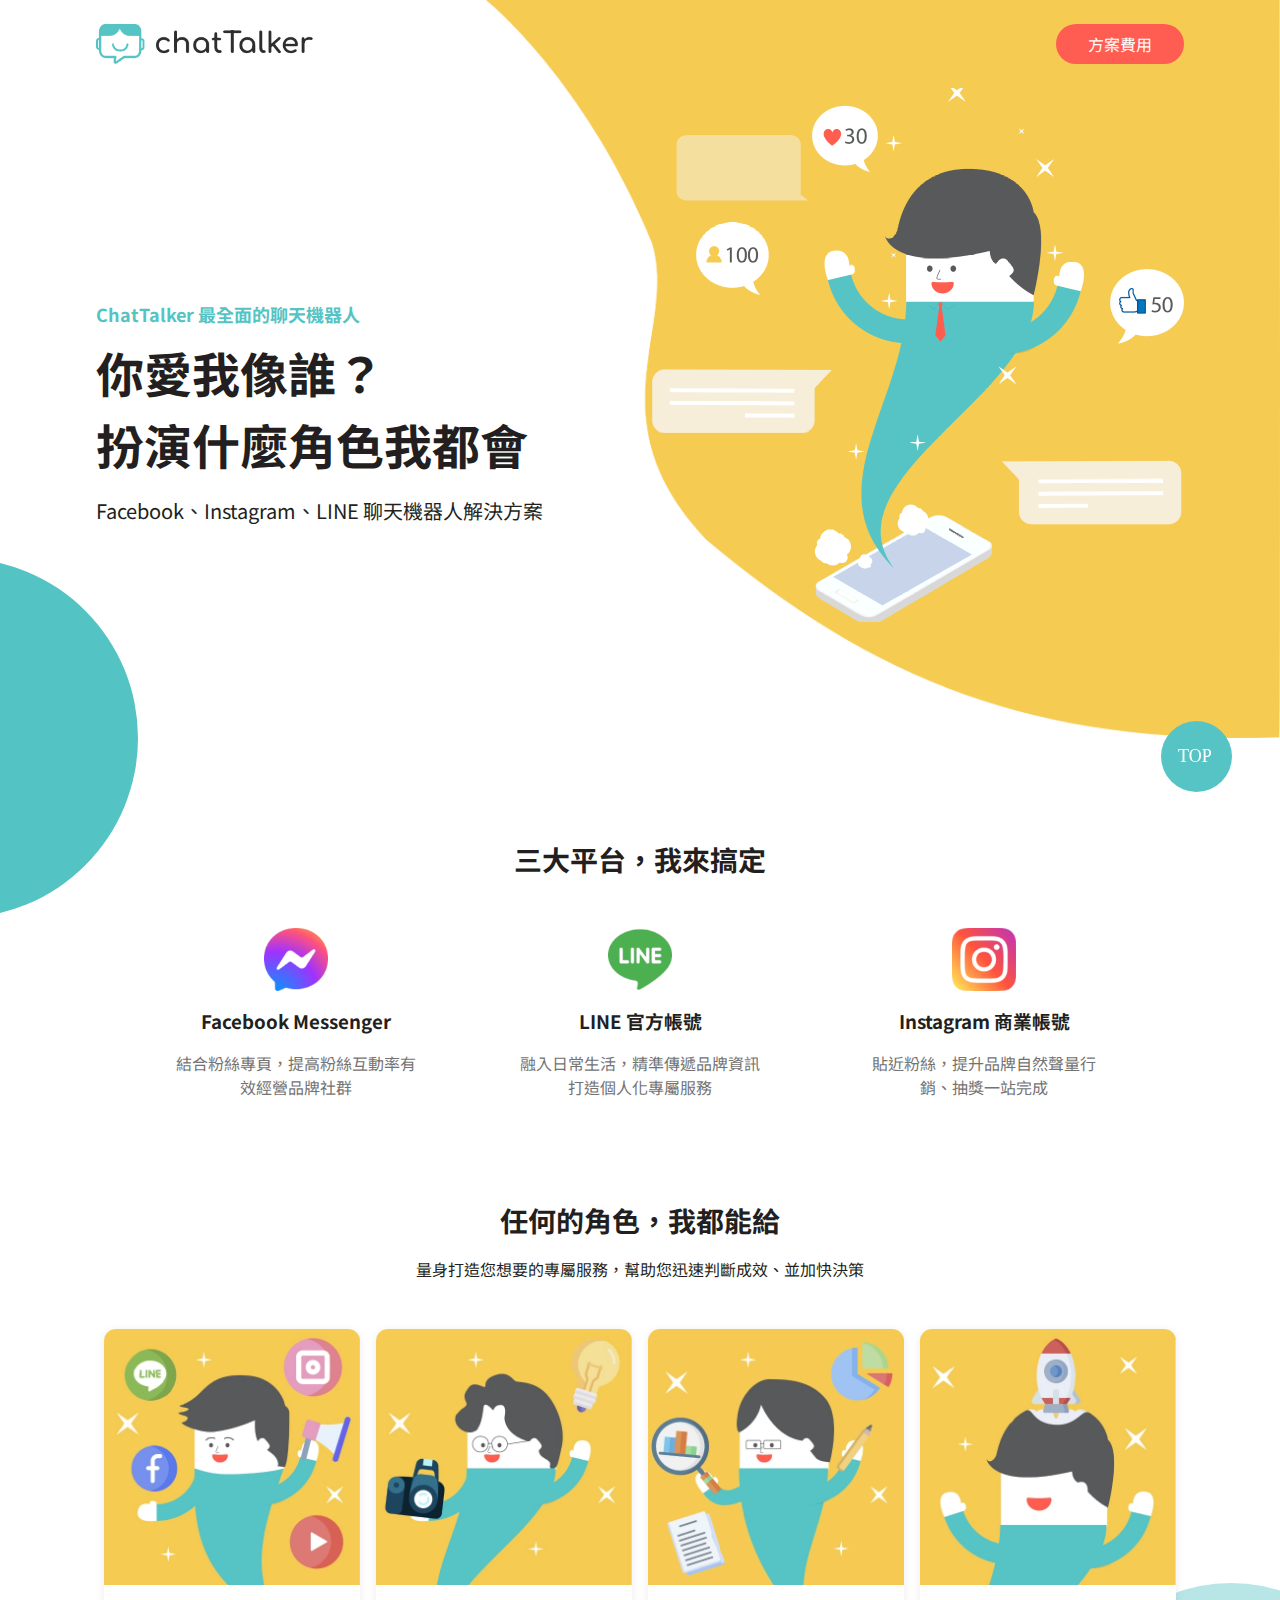
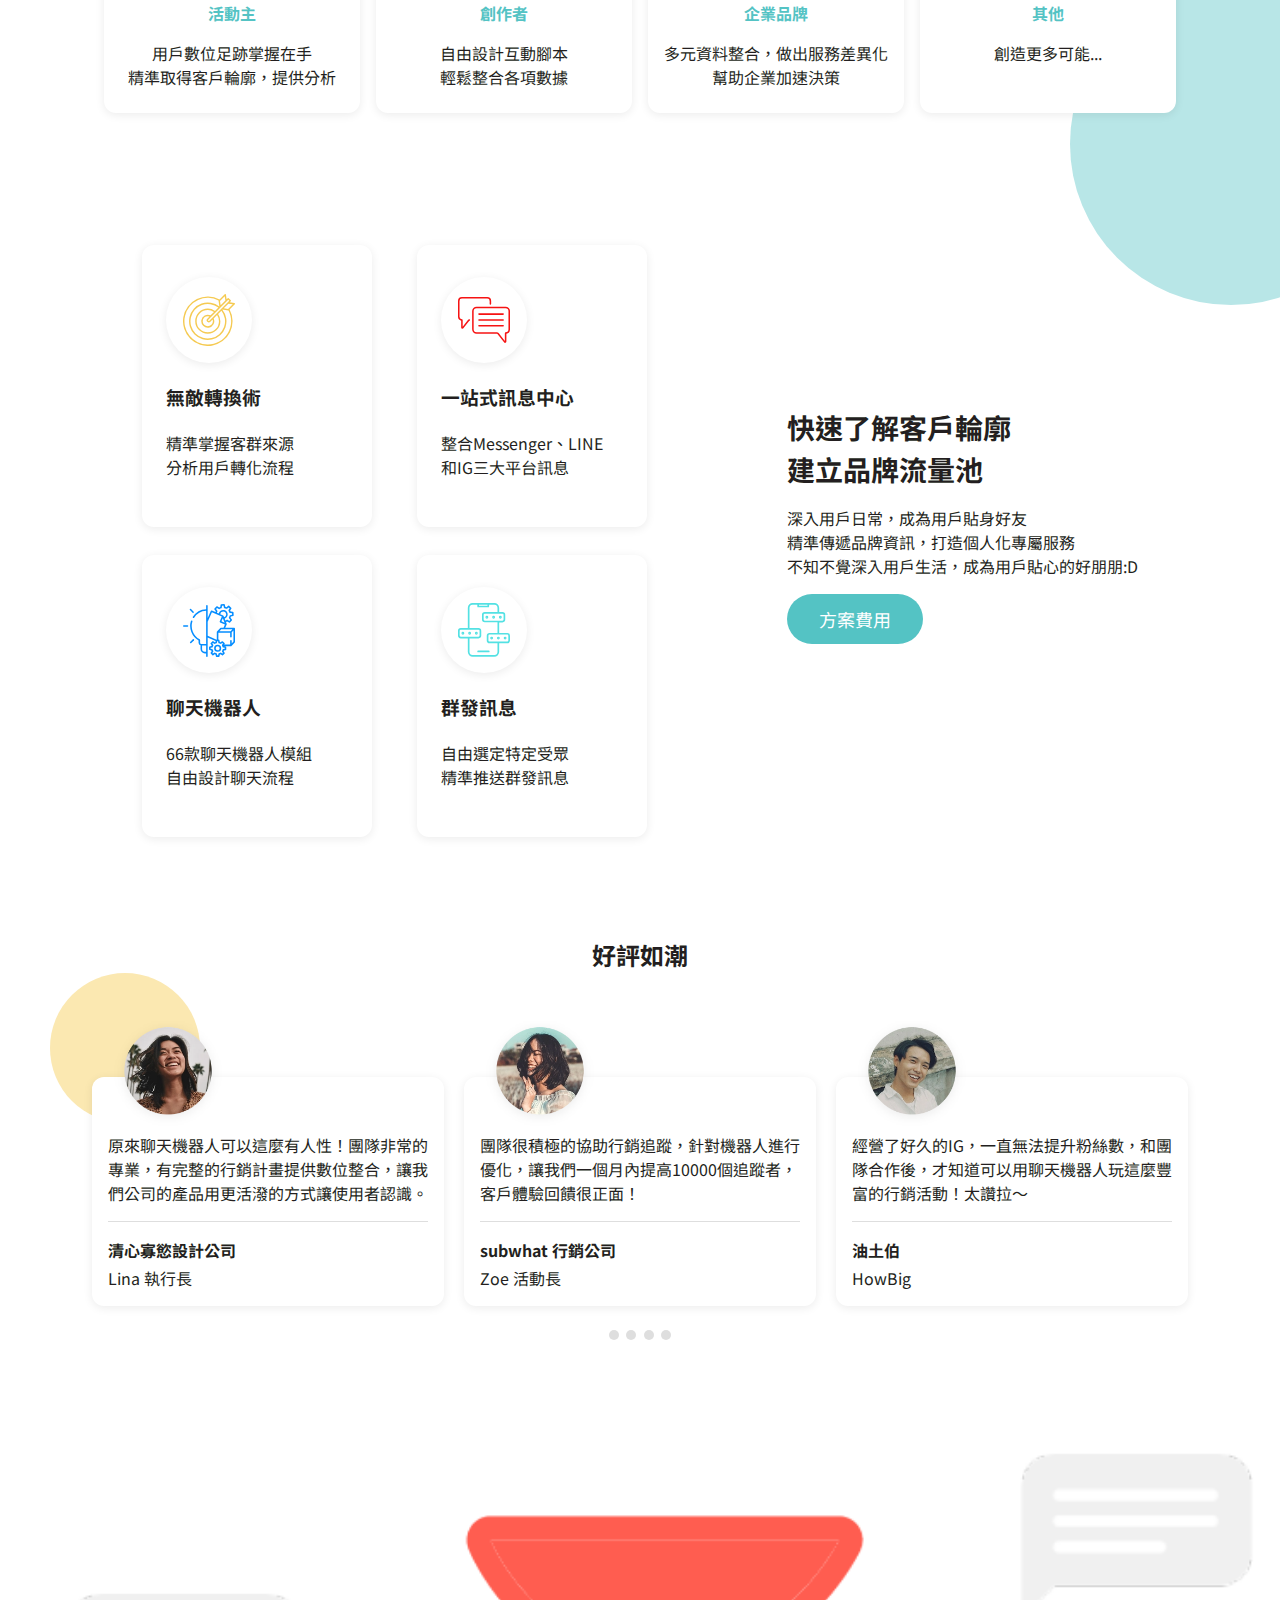
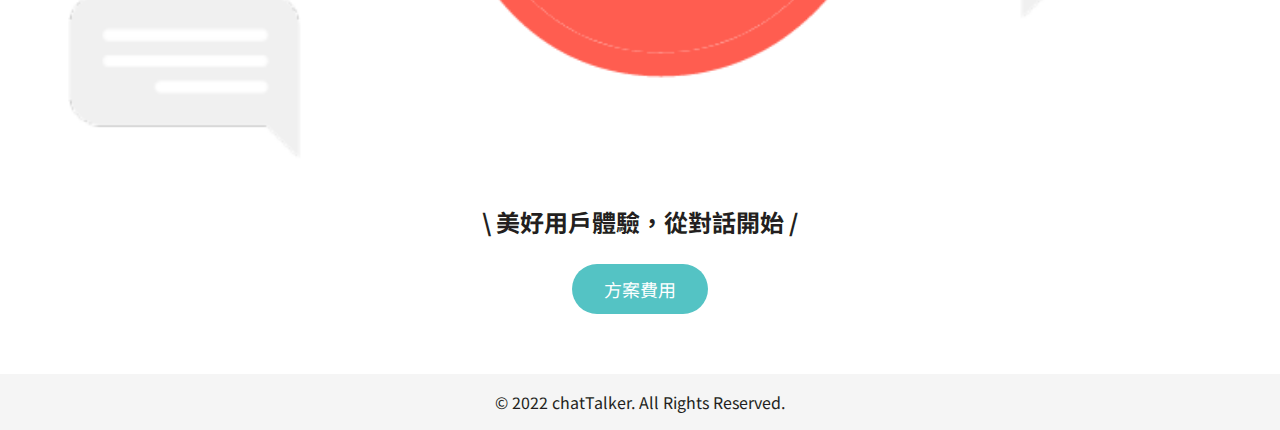
==== commit c93a5524: "increase select style" ====
--- a/index.html
+++ b/index.html
@@ -300,7 +300,7 @@
     <section class="pt_60to100 comments">
       <h2 class="comments__title">好評如潮</h2>
       <ul class="horizontal-scroller comments__list">
-        <li class="horizontal-scroller__bar">
+        <li class="horizontal-scroller__scroller">
           <ul class="horizontal-scroller__list">
             <li class="card horizontal-scroller__item comments__card">
               <img
@@ -562,7 +562,7 @@
             </li>
           </ul>
         </li>
-        <li class="horizontal-scroller__bar">
+        <li class="horizontal-scroller__scroller">
           <ul class="horizontal-scroller__list">
             <li class="card horizontal-scroller__item comments__card">
               <img
@@ -824,7 +824,7 @@
             </li>
           </ul>
         </li>
-        <li class="horizontal-scroller__bar">
+        <li class="horizontal-scroller__scroller">
           <ul class="horizontal-scroller__list">
             <li class="card horizontal-scroller__item comments__card">
               <img
@@ -1086,7 +1086,7 @@
             </li>
           </ul>
         </li>
-        <li class="horizontal-scroller__bar">
+        <li class="horizontal-scroller__scroller">
           <ul class="horizontal-scroller__list">
             <li class="card horizontal-scroller__item comments__card">
               <img
@@ -1349,11 +1349,11 @@
           </ul>
         </li>
       </ul>
-      <div class="scroll-bar">
-        <div class="scroll-bar__dot"></div>
-        <div class="scroll-bar__dot"></div>
-        <div class="scroll-bar__dot"></div>
-        <div class="scroll-bar__dot"></div>
+      <div class="horizontal-scroller__bar">
+        <div class="horizontal-scroller__dot"></div>
+        <div class="horizontal-scroller__dot"></div>
+        <div class="horizontal-scroller__dot"></div>
+        <div class="horizontal-scroller__dot"></div>
       </div>
     </section>
     <footer class="footer">
--- a/style.css
+++ b/style.css
@@ -1125,7 +1125,7 @@
   display: grid;
   grid-auto-flow: column;
   grid-auto-columns: 100%;
-  padding-block-end: var(--space-6);
+  scrollbar-color: transparent transparent;
 }
 @media (min-width: 69rem) {
   .horizontal-scroller {
@@ -1136,7 +1136,7 @@
   }
 }
 @media (min-width: 69rem) {
-  .horizontal-scroller__bar {
+  .horizontal-scroller__scroller {
     width: 69.75rem;
     scroll-snap-align: center;
     margin-inline: auto;
@@ -1146,10 +1146,12 @@
   display: grid;
   grid-auto-flow: column;
   grid-auto-columns: 100%;
+  padding-block-end: var(--space-6);
   overflow-x: scroll;
   overscroll-behavior-inline: contain;
   scroll-padding-inline: var(--space-5);
   scroll-snap-type: inline mandatory;
+  scrollbar-color: transparent transparent;
 }
 @media (min-width: 50rem) {
   .horizontal-scroller__list {
@@ -1175,5 +1177,24 @@
     display: inline-block;
   }
 }
+.horizontal-scroller__bar {
+  width: 4.375rem;
+  height: 0.625rem;
+  margin-inline: auto;
+  display: flex;
+  justify-content: space-around;
+}
+.horizontal-scroller__dot {
+  border-radius: 1rem;
+  width: 0.625rem;
+  aspect-ratio: 1;
+  background-color: var(--clr-others);
+  cursor: pointer;
+}
+
+.select {
+  width: 1rem;
+  background-color: var(--clr-scroll-bar);
+}
 
 /*# sourceMappingURL=style.css.map */
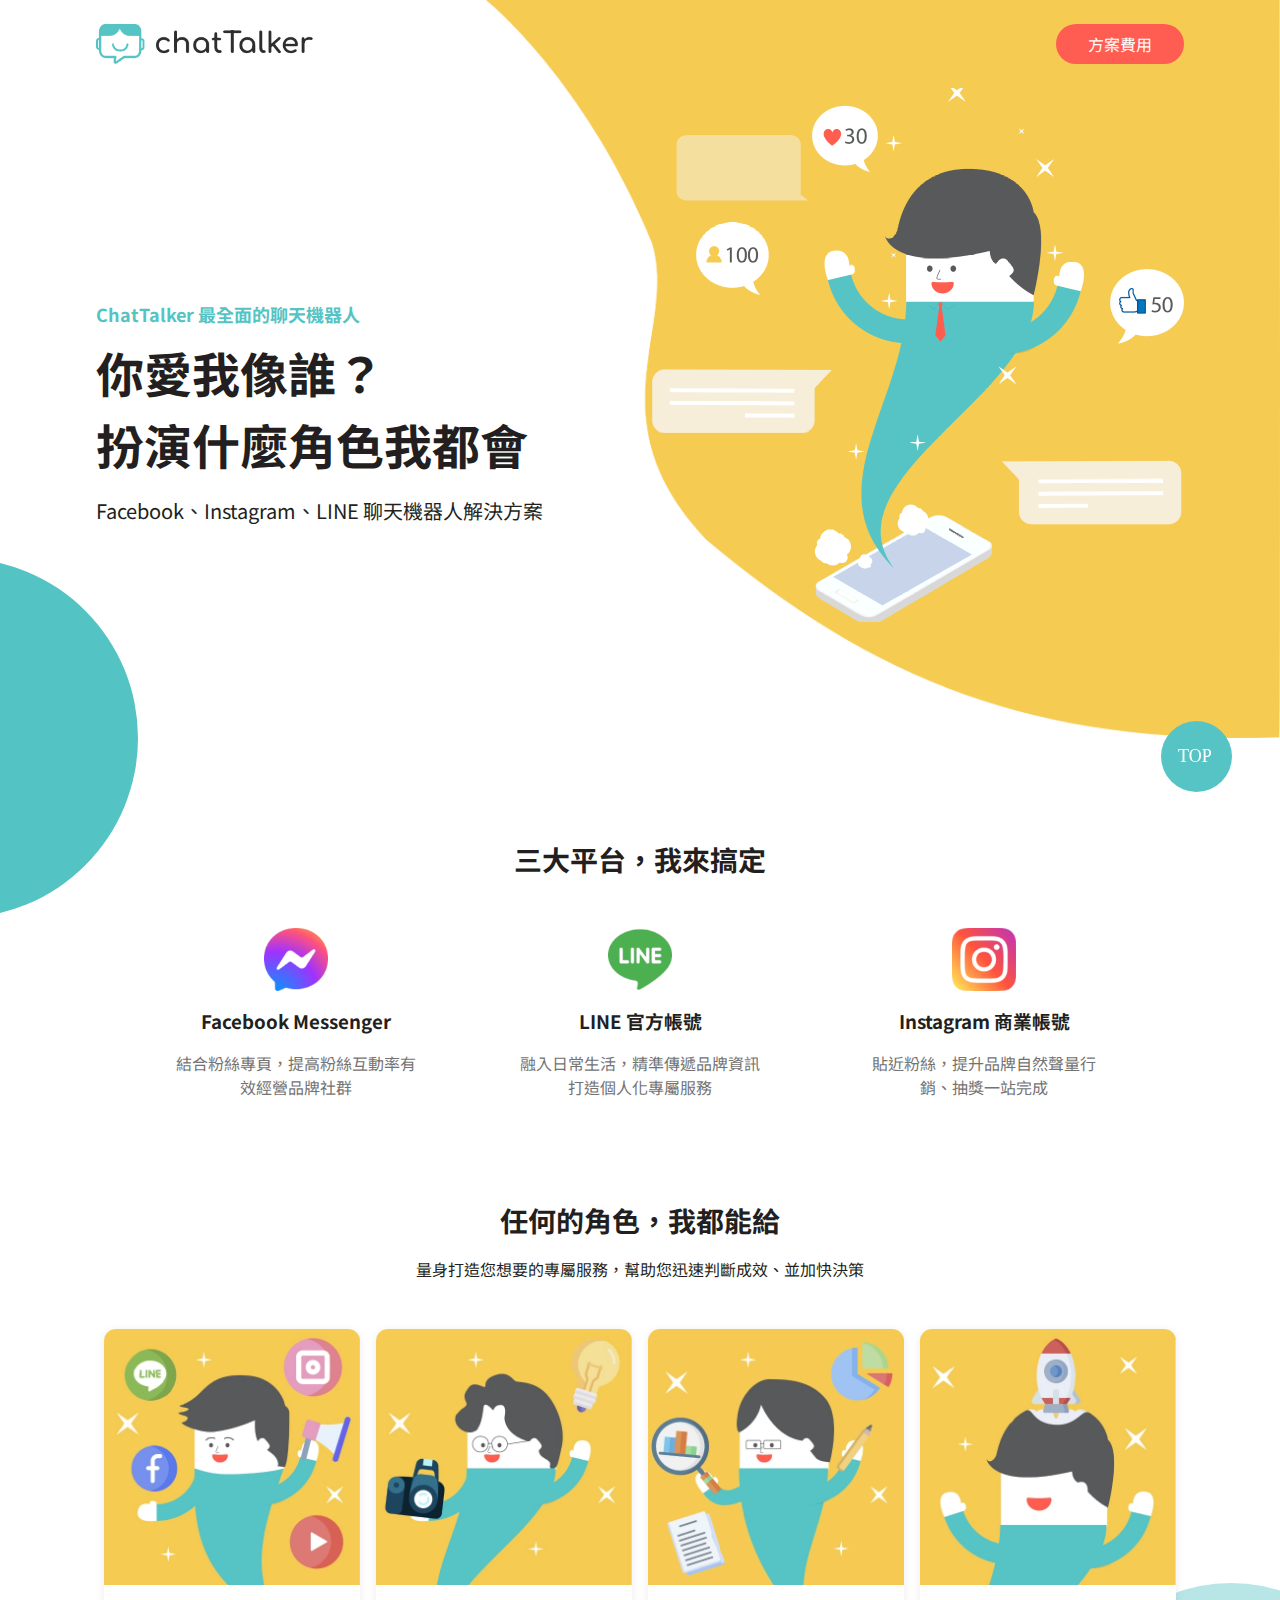
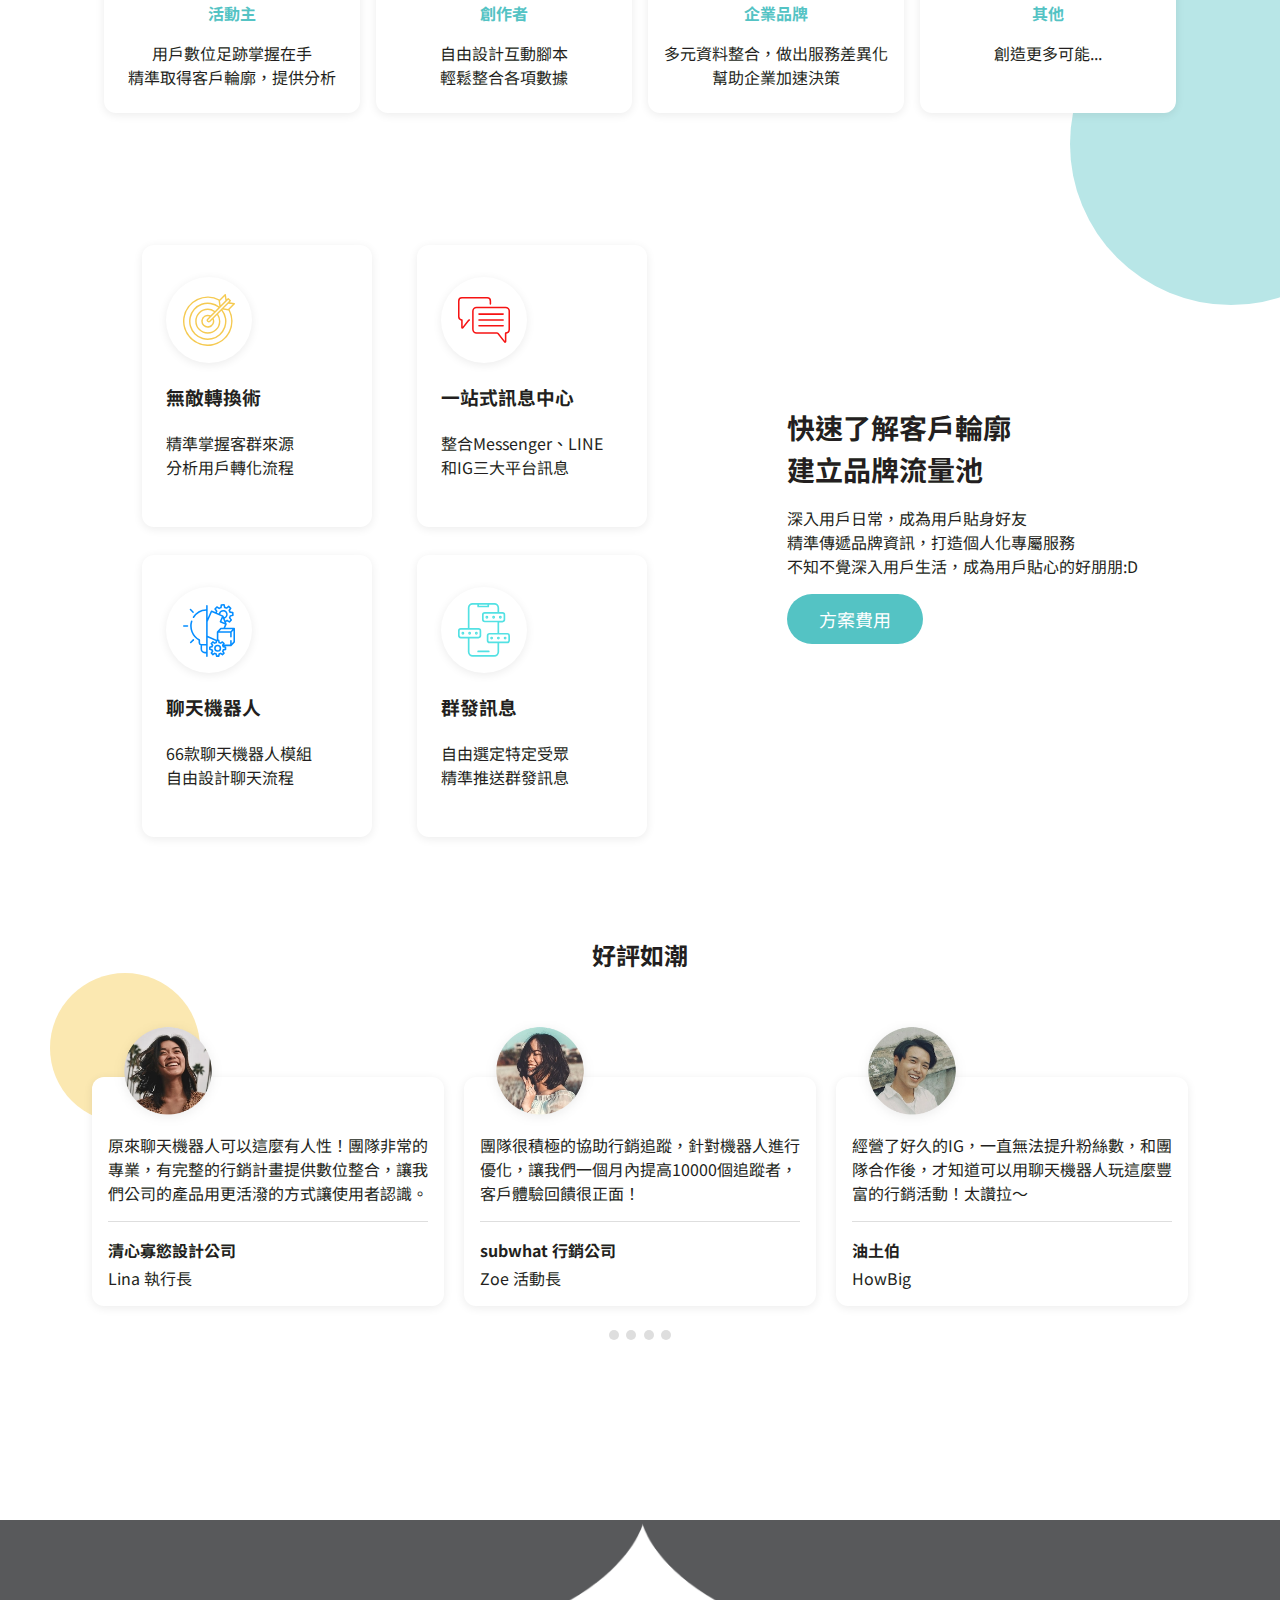
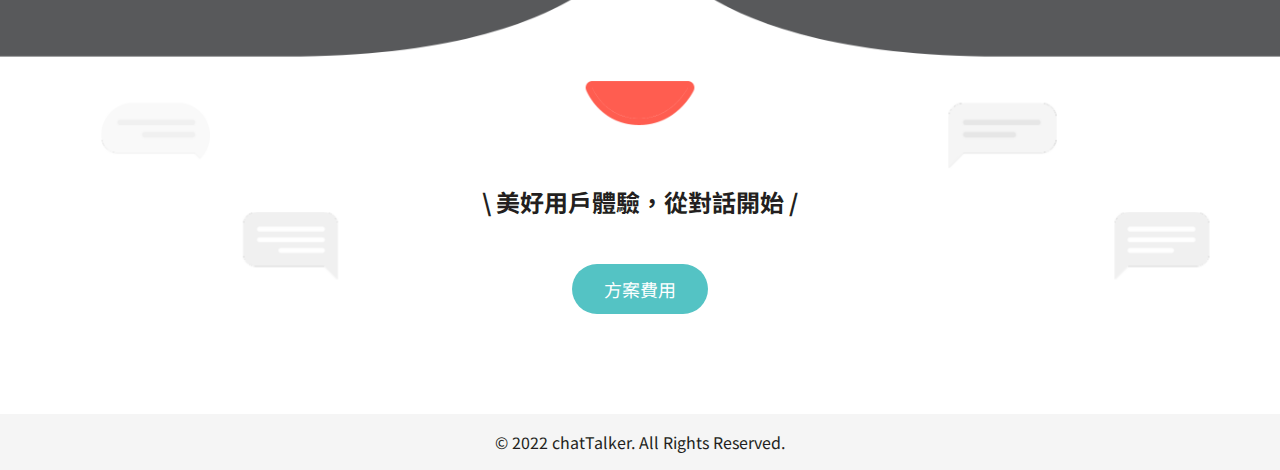
==== commit 5d045a96: "finish footer style" ====
--- a/index.html
+++ b/index.html
@@ -1359,7 +1359,7 @@
     <footer class="footer">
       <div class="footer__content">
         <h2>\ 美好用戶體驗，從對話開始 /</h2>
-        <a class="btn btn_primary text_clr_white" href="./plan.html"
+        <a class="footer__btn btn btn_primary text_clr_white" href="./plan.html"
           >方案費用</a
         >
         <p class="footer__copyright">
--- a/style.css
+++ b/style.css
@@ -1031,26 +1031,54 @@
 }
 
 .footer {
-  background-image: url(/src/asset/img/index/bg-footer-mobile.png);
+  background-image: url(/src/asset/img/index/bg-footer.png);
   background-position: center;
   background-size: cover;
   background-repeat: no-repeat;
   min-height: 70vh;
   display: grid;
-  margin-block-start: calc(var(--space) * 3.75);
+  margin-block-start: clamp(3.75rem, 11.7vw, 6.25rem);
+  position: relative;
+}
+.footer::before, .footer::after {
+  content: "";
+  position: absolute;
+  width: 4.375rem;
+  height: 3rem;
+  top: 0;
+  left: 0;
+  background-size: cover;
+}
+.footer::before {
+  background-image: url(/src/asset/img/index/img-dialogue-3.png);
+  top: 37.5%;
+  left: 1rem;
+}
+.footer::after {
+  background-image: url(/src/asset/img/index/img-dialogue-4.png);
+  top: 30%;
+  left: auto;
+  right: 0.75rem;
 }
 .footer__content {
   margin-block-start: auto;
 }
-.footer__content > h2 {
-  margin-block-end: var(--space-6);
-}
-.footer__content > a {
-  margin-block-end: calc(var(--space) * 3.75);
+.footer__btn {
+  margin-block: clamp(var(--space-6), 3.5vw, var(--space-12)) clamp(3.75rem, 11.7vw, 6.25rem);
 }
 .footer__copyright {
   background-color: var(--clr-footer);
   padding-block: var(--space-4);
+}
+@media (min-width: 37.5rem) {
+  .footer::before, .footer::after {
+    all: unset;
+  }
+}
+@media (min-width: 69rem) {
+  .footer {
+    background-size: contain;
+  }
 }
 
 .btn {
@@ -1126,21 +1154,6 @@
   grid-auto-flow: column;
   grid-auto-columns: 100%;
   scrollbar-color: transparent transparent;
-}
-@media (min-width: 69rem) {
-  .horizontal-scroller {
-    overflow-x: scroll;
-    overscroll-behavior-inline: contain;
-    scroll-padding-inline: var(--space-4);
-    scroll-snap-type: inline mandatory;
-  }
-}
-@media (min-width: 69rem) {
-  .horizontal-scroller__scroller {
-    width: 69.75rem;
-    scroll-snap-align: center;
-    margin-inline: auto;
-  }
 }
 .horizontal-scroller__list {
   display: grid;
@@ -1153,17 +1166,6 @@
   scroll-snap-type: inline mandatory;
   scrollbar-color: transparent transparent;
 }
-@media (min-width: 50rem) {
-  .horizontal-scroller__list {
-    grid-auto-columns: 50%;
-  }
-}
-@media (min-width: 69rem) {
-  .horizontal-scroller__list {
-    overflow-x: auto;
-    grid-auto-columns: 1fr;
-  }
-}
 .horizontal-scroller__item {
   width: clamp(20.9375rem, 44vw, 22rem);
   margin-inline: auto;
@@ -1191,6 +1193,28 @@
   background-color: var(--clr-others);
   cursor: pointer;
 }
+@media (min-width: 50rem) {
+  .horizontal-scroller__list {
+    grid-auto-columns: 50%;
+  }
+}
+@media (min-width: 69rem) {
+  .horizontal-scroller {
+    overflow-x: scroll;
+    overscroll-behavior-inline: contain;
+    scroll-padding-inline: var(--space-4);
+    scroll-snap-type: inline mandatory;
+  }
+  .horizontal-scroller__scroller {
+    width: 69.75rem;
+    scroll-snap-align: center;
+    margin-inline: auto;
+  }
+  .horizontal-scroller__list {
+    overflow-x: auto;
+    grid-auto-columns: 1fr;
+  }
+}
 
 .select {
   width: 1rem;
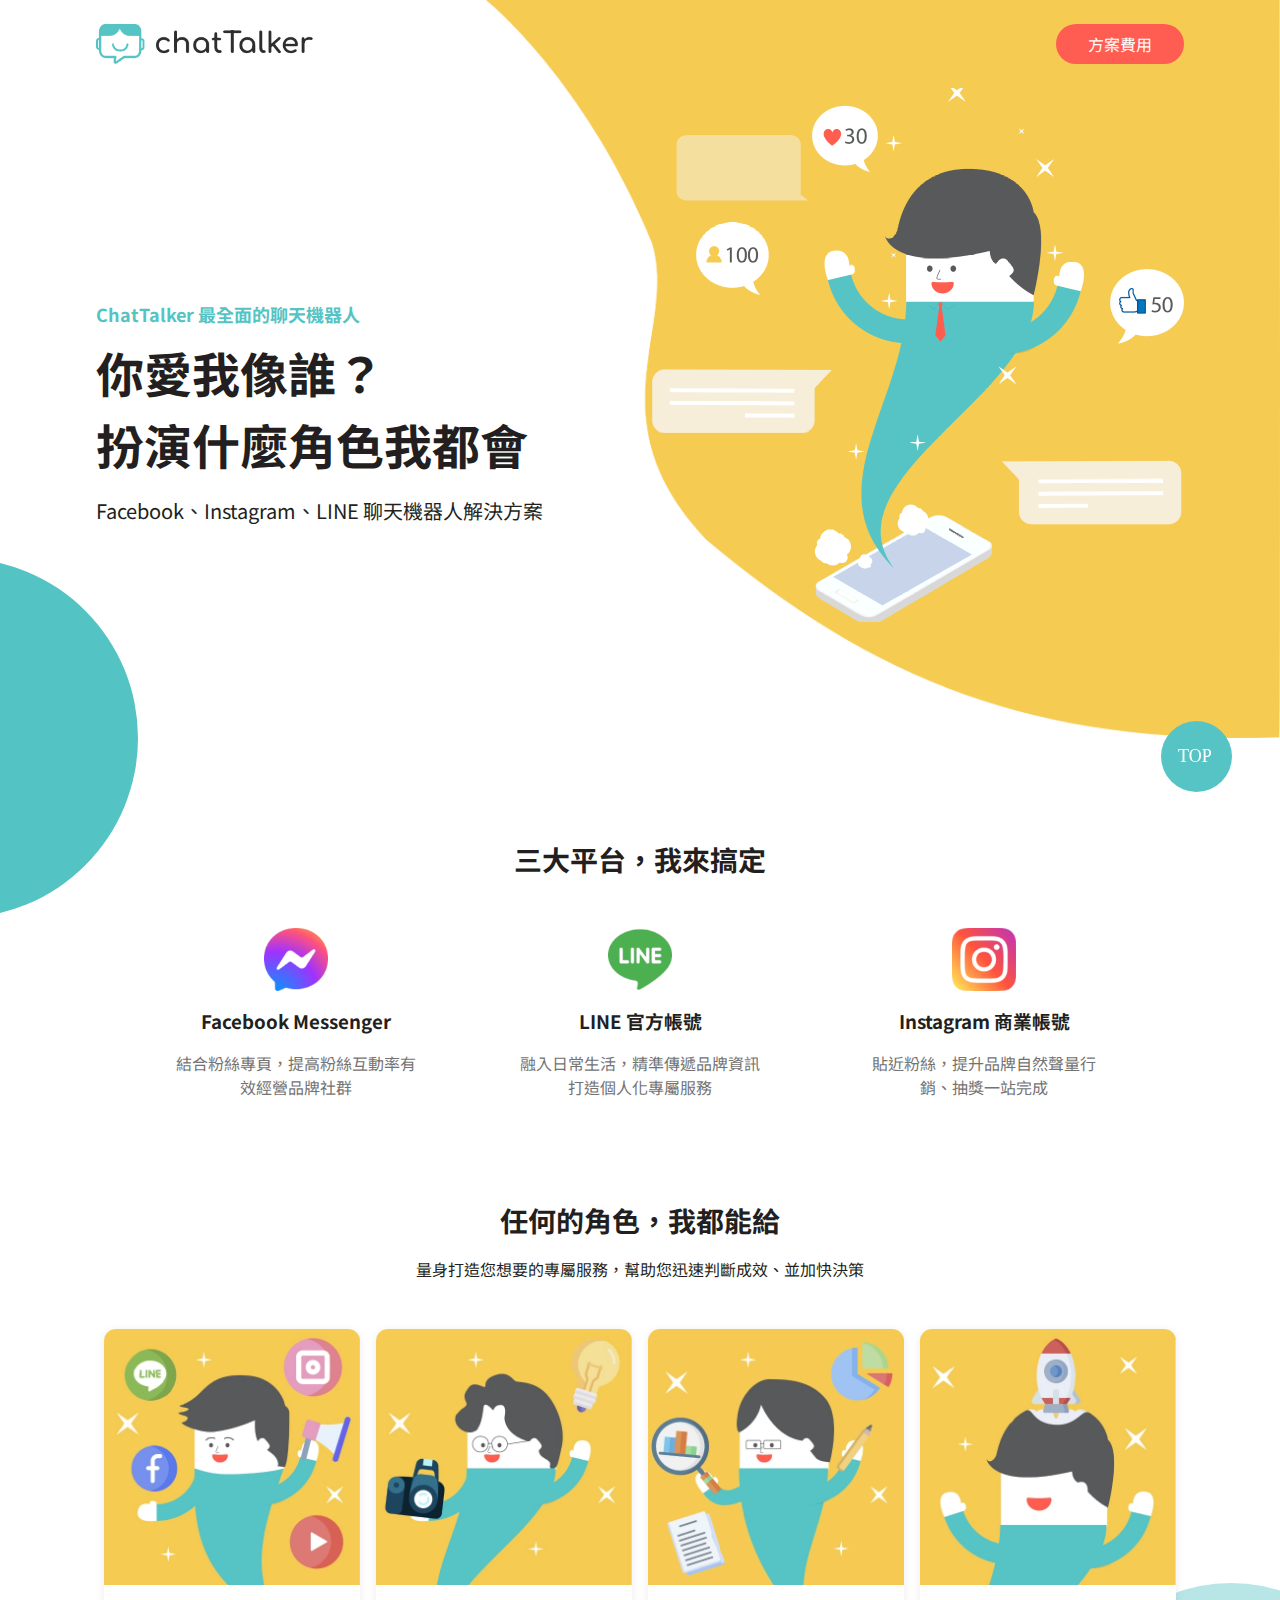
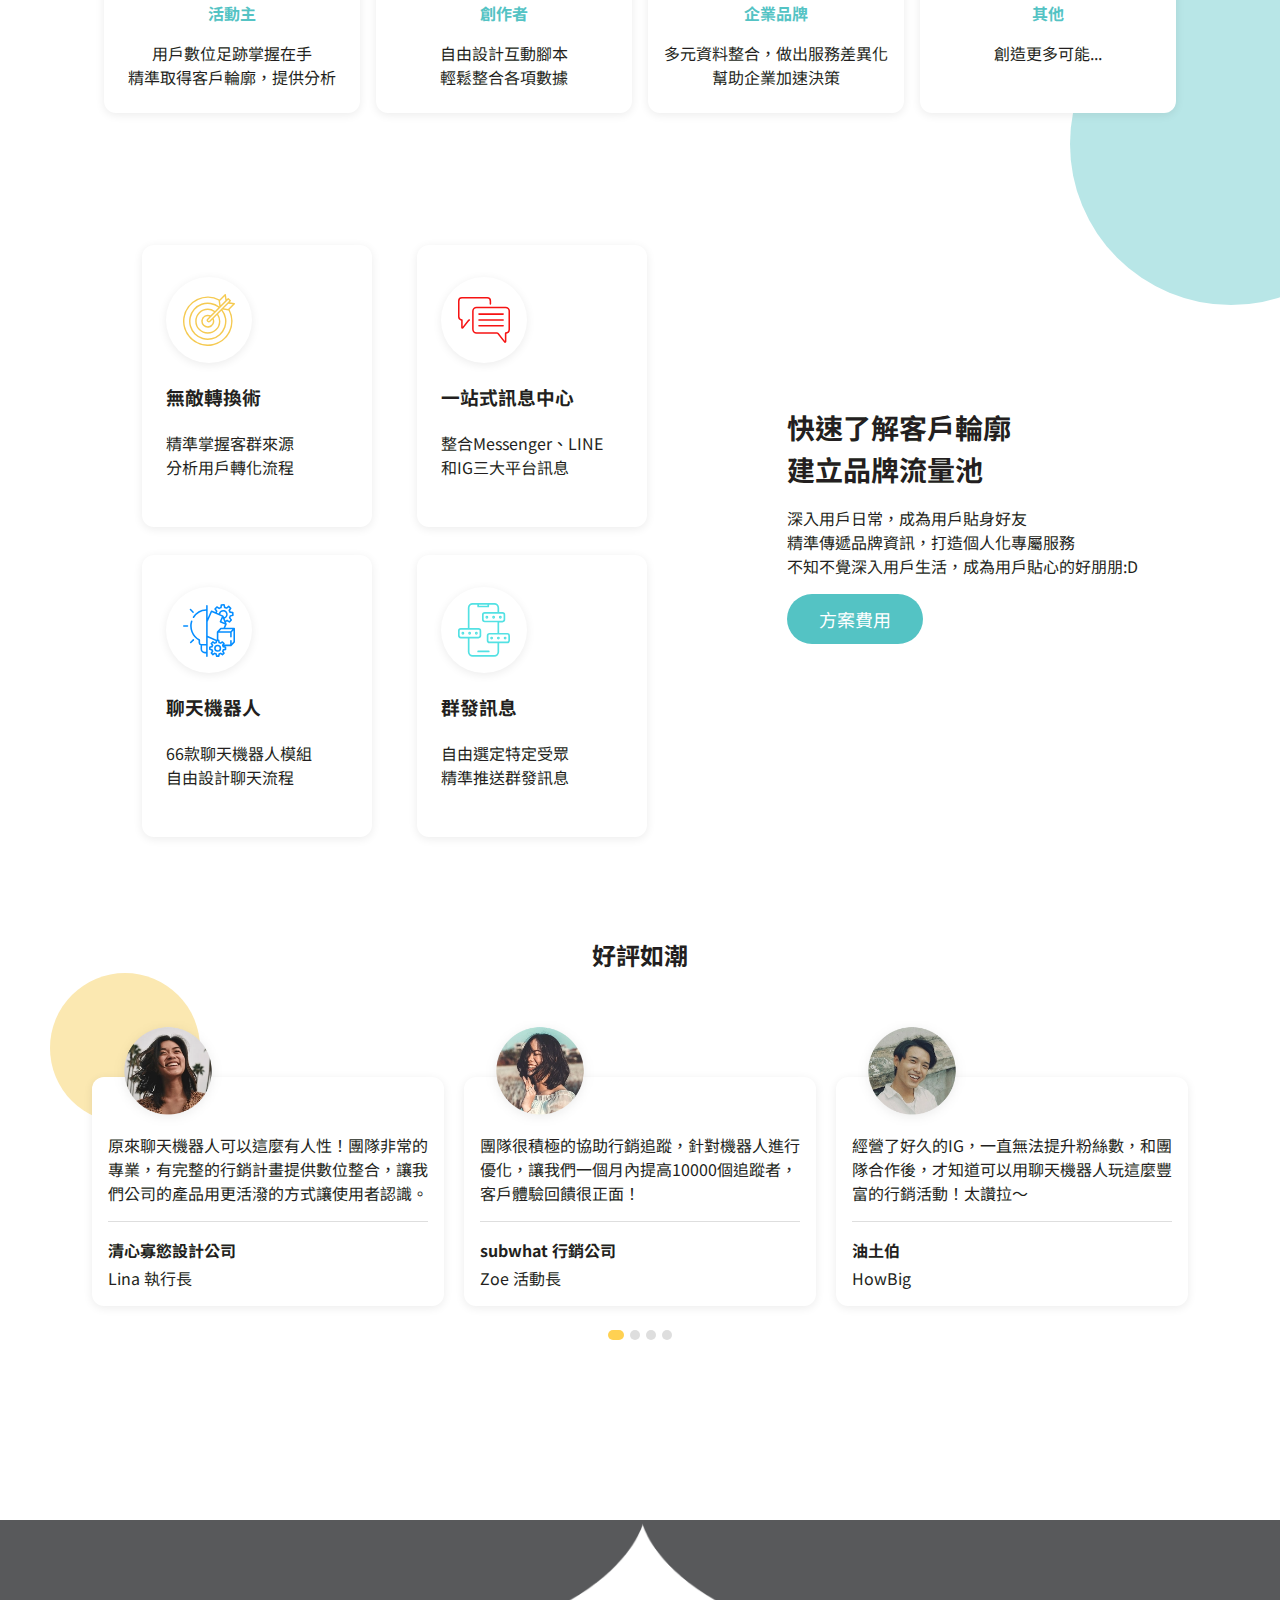
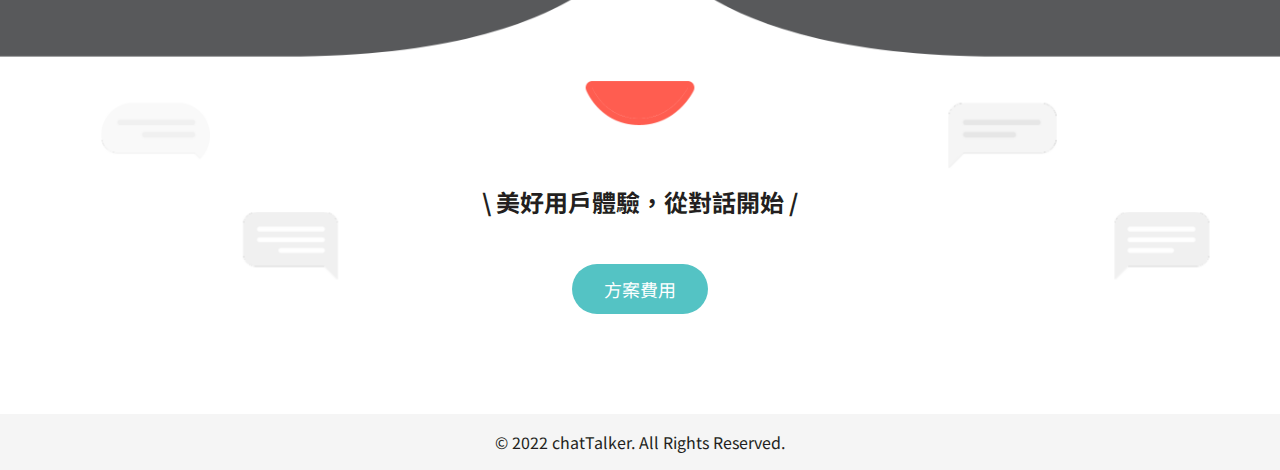
==== commit f8101790: "finish scroll javascript" ====
--- a/index.html
+++ b/index.html
@@ -12,9 +12,10 @@
       rel="stylesheet"
     />
     <title>homepage - chatTalker</title>
+    <script src="main.js" defer></script>
   </head>
   <body>
-    <button class="btn btn_back-top" aria-label="Back to top">
+    <button class="btn btn_back-top" data-back-to-top aria-label="Back to top">
       <svg id="top" xmlns="http://www.w3.org/2000/svg" viewBox="0 0 71 71">
         <circle
           id="Ellipse_9"
@@ -301,7 +302,7 @@
       <h2 class="comments__title">好評如潮</h2>
       <ul class="horizontal-scroller comments__list">
         <li class="horizontal-scroller__scroller">
-          <ul class="horizontal-scroller__list">
+          <ul data-scroller  class="horizontal-scroller__list">
             <li class="card horizontal-scroller__item comments__card">
               <img
                 class="card__avatar"
@@ -1350,10 +1351,10 @@
         </li>
       </ul>
       <div class="horizontal-scroller__bar">
-        <div class="horizontal-scroller__dot"></div>
-        <div class="horizontal-scroller__dot"></div>
-        <div class="horizontal-scroller__dot"></div>
-        <div class="horizontal-scroller__dot"></div>
+        <div class="horizontal-scroller__dot" data-select="true"></div>
+        <div class="horizontal-scroller__dot" data-select="false"></div>
+        <div class="horizontal-scroller__dot" data-select="false"></div>
+        <div class="horizontal-scroller__dot" data-select="false"></div>
       </div>
     </section>
     <footer class="footer">
--- a/style.css
+++ b/style.css
@@ -812,7 +812,7 @@
   }
 }
 .container__circles-style::after {
-  background-image: url(/src/asset/img/index/ball-02.svg);
+  background-image: url(/src/asset/img/index/ball.svg);
   width: clamp(5.5rem, 19vw, 13.125rem);
   aspect-ratio: 88/135;
   background-position: left;
@@ -1050,12 +1050,12 @@
   background-size: cover;
 }
 .footer::before {
-  background-image: url(/src/asset/img/index/img-dialogue-3.png);
+  background-image: url(/src/asset/img/index/img-dialogue-1.png);
   top: 37.5%;
   left: 1rem;
 }
 .footer::after {
-  background-image: url(/src/asset/img/index/img-dialogue-4.png);
+  background-image: url(/src/asset/img/index/img-dialogue-2.png);
   top: 30%;
   left: auto;
   right: 0.75rem;
@@ -1216,7 +1216,7 @@
   }
 }
 
-.select {
+[data-select=true] {
   width: 1rem;
   background-color: var(--clr-scroll-bar);
 }
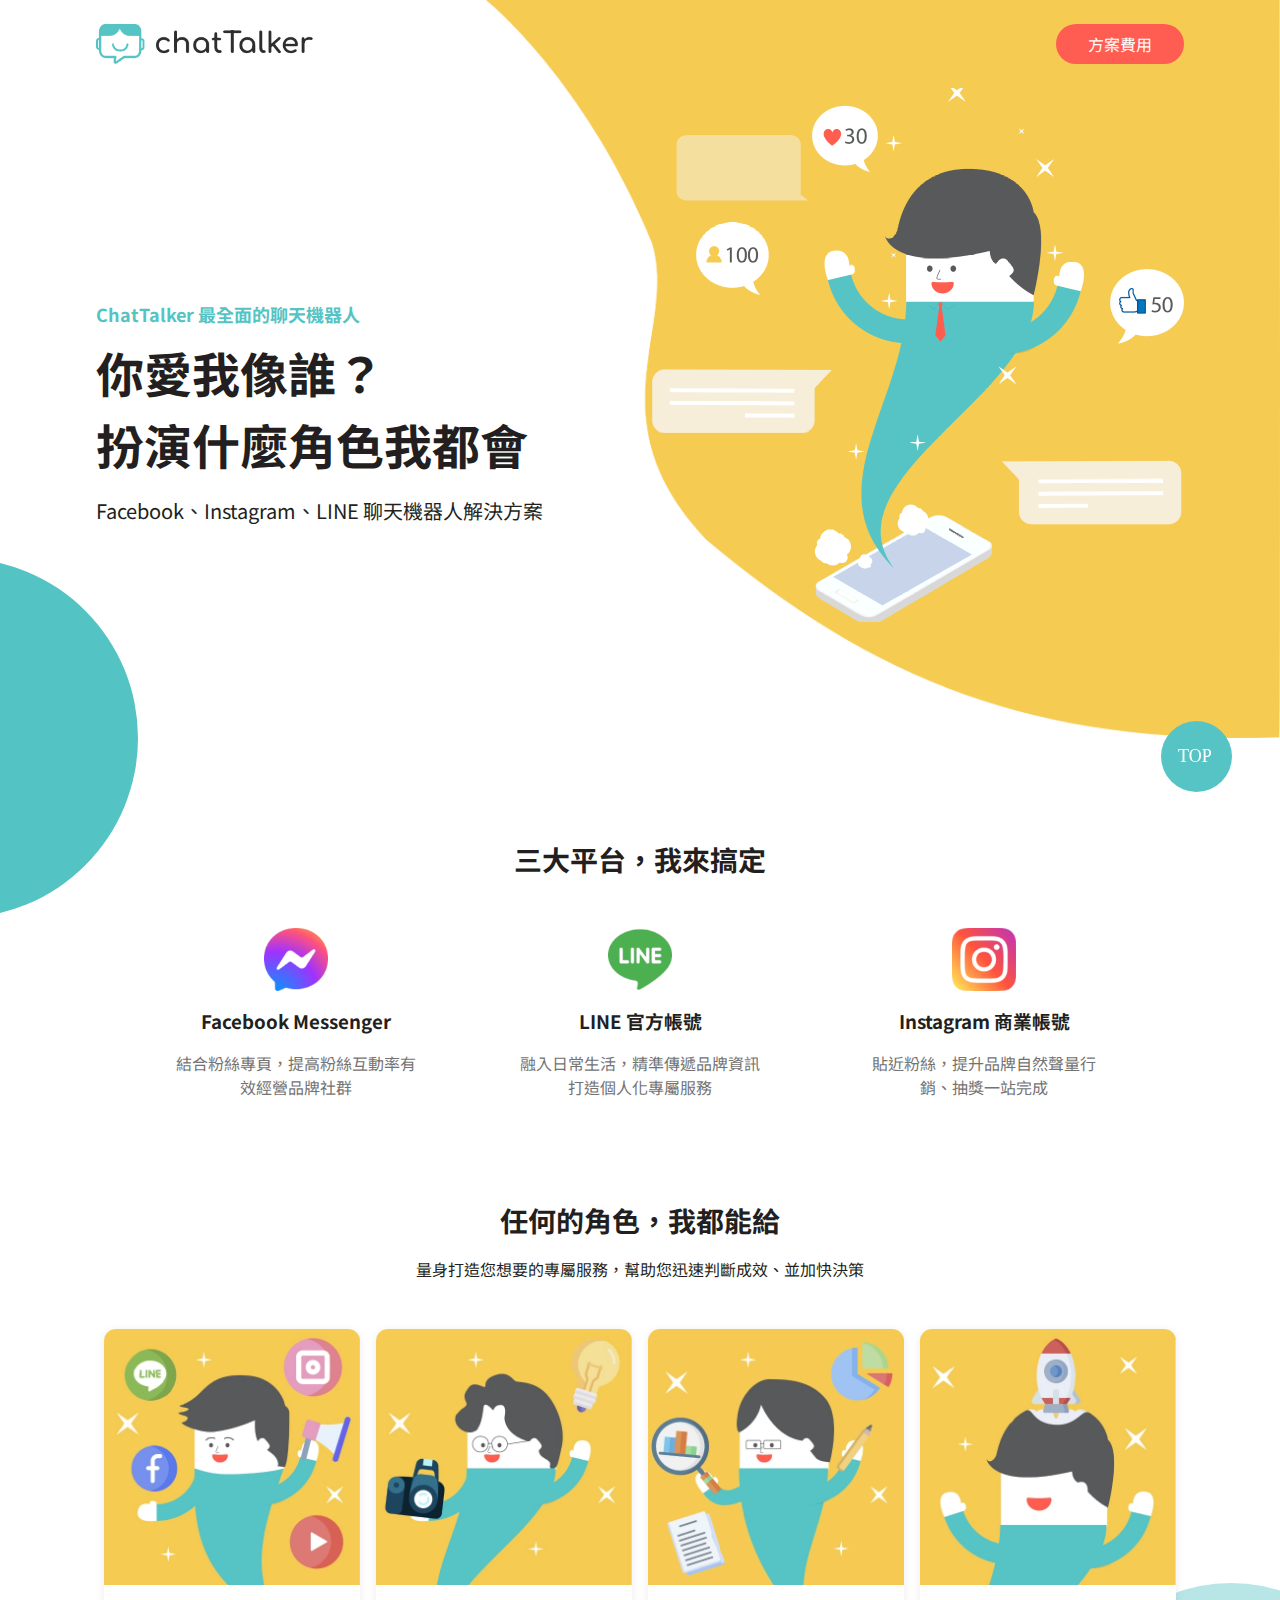
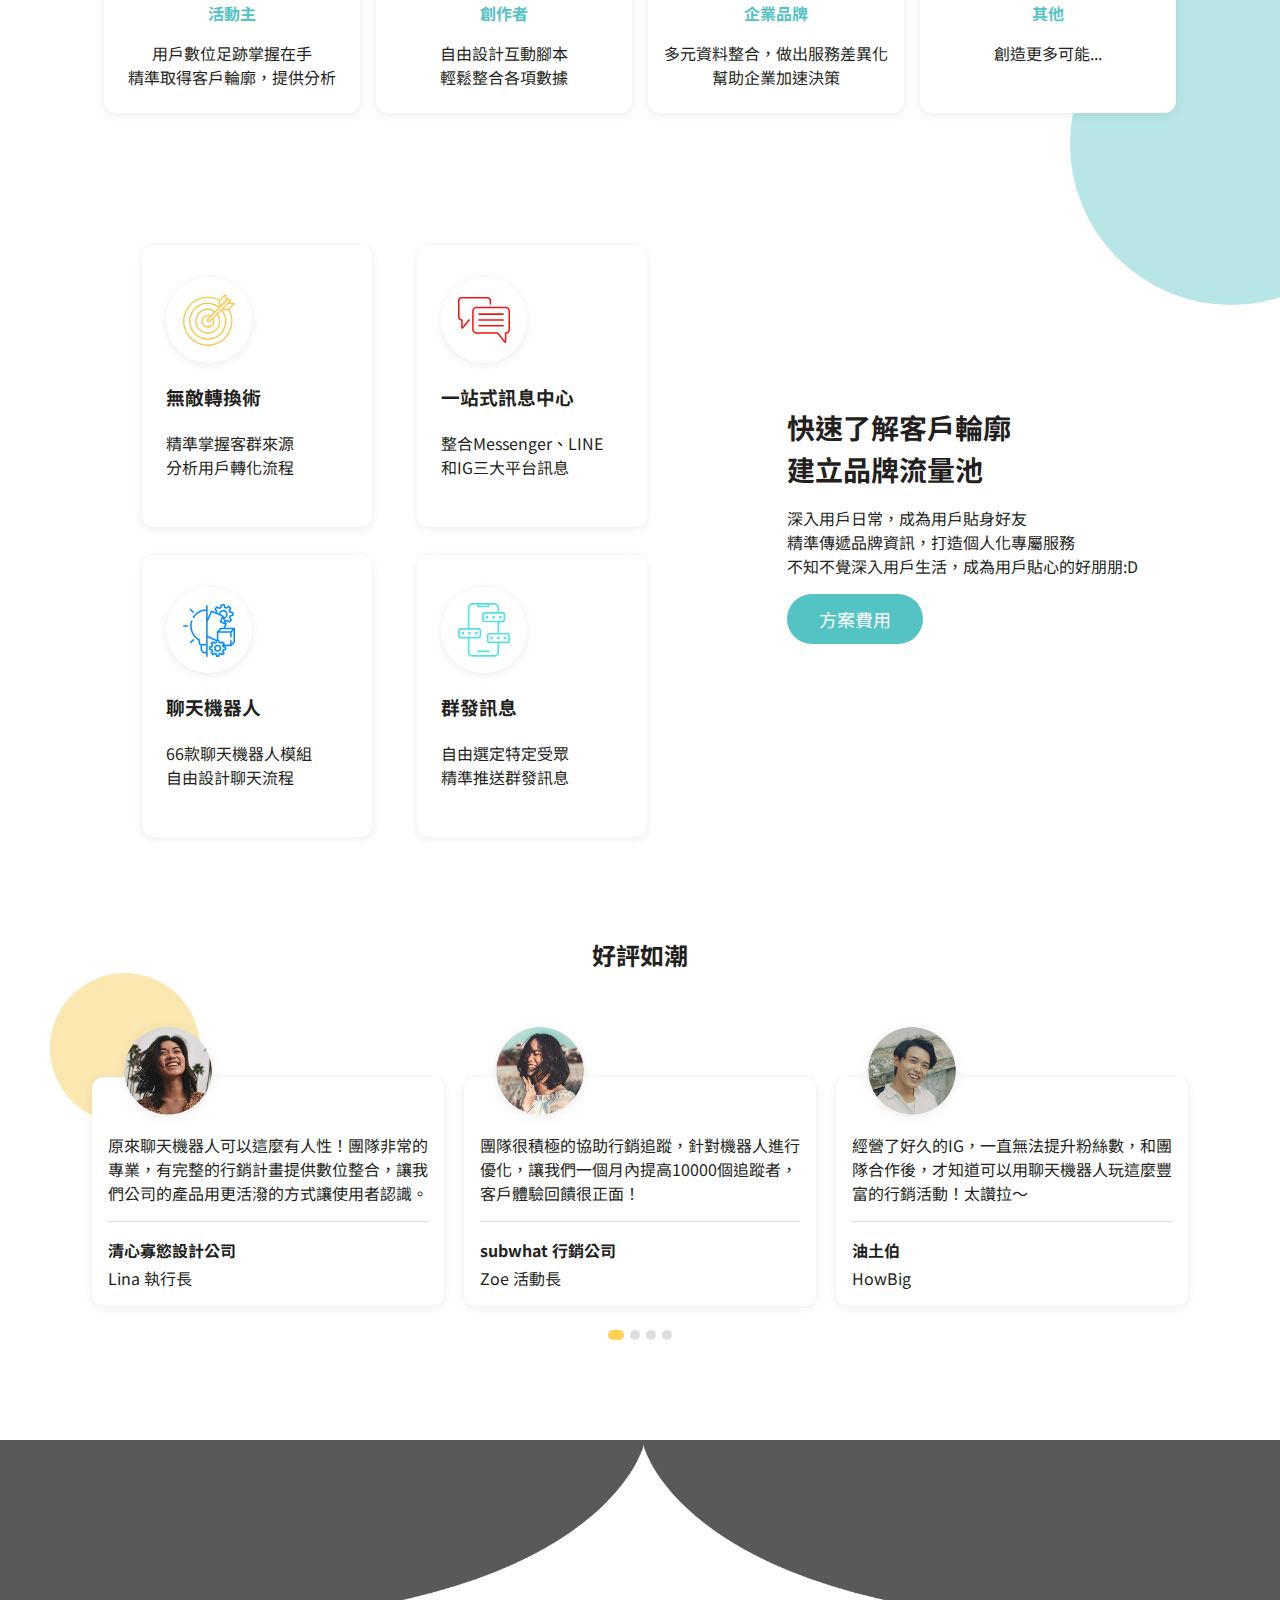
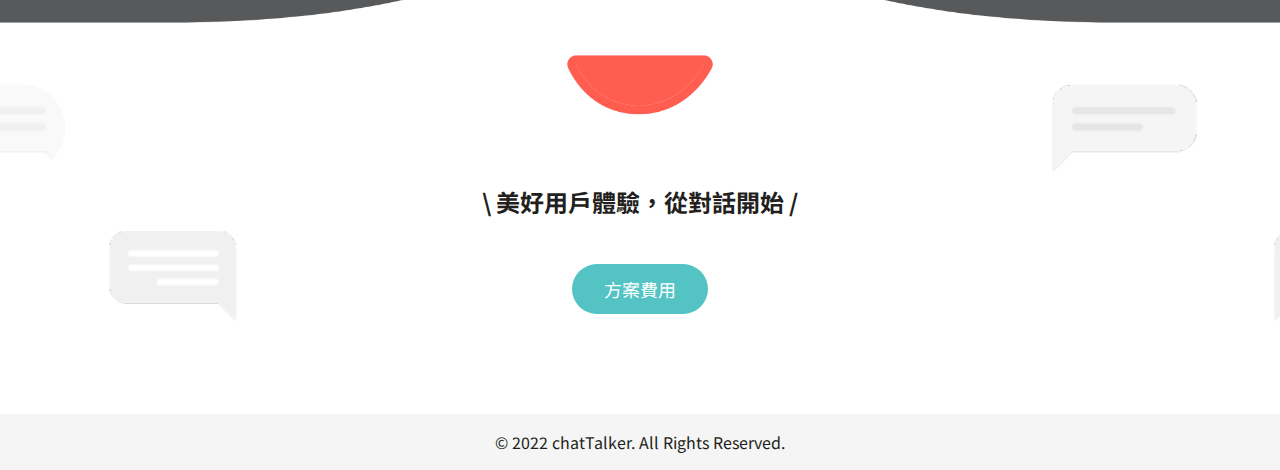
==== commit f5e8e74c: "first finish index.html" ====
--- a/index.html
+++ b/index.html
@@ -300,9 +300,9 @@
     </div>
     <section class="pt_60to100 comments">
       <h2 class="comments__title">好評如潮</h2>
-      <ul class="horizontal-scroller comments__list">
+      <ul data-scroller="false" class="horizontal-scroller comments__list">
         <li class="horizontal-scroller__scroller">
-          <ul data-scroller  class="horizontal-scroller__list">
+          <ul data-scroller="true" class="horizontal-scroller__list">
             <li class="card horizontal-scroller__item comments__card">
               <img
                 class="card__avatar"
@@ -487,6 +487,92 @@
               <h3 class="text_4">油土伯</h3>
               <div class="card__footer">
                 <p>HowBig</p>
+                <ul class="stars">
+                  <li>
+                    <svg
+                      xmlns="http://www.w3.org/2000/svg"
+                      viewBox="0 0 20.015 19.082"
+                    >
+                      <path
+                        id="Path_4"
+                        data-name="Path 4"
+                        d="M22,10.1A.937.937,0,0,0,21.2,9l-5.7-.8L12.9,3a.781.781,0,0,0-.4-.4,1.012,1.012,0,0,0-1.4.4L8.6,8.2,2.9,9a.6.6,0,0,0-.6.3.967.967,0,0,0,0,1.4l4.1,4-1,5.7a1.268,1.268,0,0,0,.1.6,1.012,1.012,0,0,0,1.4.4L12,18.7l5.1,2.7a.749.749,0,0,0,.5.1h.2a1.037,1.037,0,0,0,.8-1.2l-1-5.7,4.1-4A.55.55,0,0,0,22,10.1Z"
+                        transform="translate(-2 -2.459)"
+                        fill="#f5ca52"
+                      />
+                    </svg>
+                  </li>
+                  <li>
+                    <svg
+                      xmlns="http://www.w3.org/2000/svg"
+                      viewBox="0 0 20.015 19.082"
+                    >
+                      <path
+                        id="Path_4"
+                        data-name="Path 4"
+                        d="M22,10.1A.937.937,0,0,0,21.2,9l-5.7-.8L12.9,3a.781.781,0,0,0-.4-.4,1.012,1.012,0,0,0-1.4.4L8.6,8.2,2.9,9a.6.6,0,0,0-.6.3.967.967,0,0,0,0,1.4l4.1,4-1,5.7a1.268,1.268,0,0,0,.1.6,1.012,1.012,0,0,0,1.4.4L12,18.7l5.1,2.7a.749.749,0,0,0,.5.1h.2a1.037,1.037,0,0,0,.8-1.2l-1-5.7,4.1-4A.55.55,0,0,0,22,10.1Z"
+                        transform="translate(-2 -2.459)"
+                        fill="#f5ca52"
+                      />
+                    </svg>
+                  </li>
+                  <li>
+                    <svg
+                      xmlns="http://www.w3.org/2000/svg"
+                      viewBox="0 0 20.015 19.082"
+                    >
+                      <path
+                        id="Path_4"
+                        data-name="Path 4"
+                        d="M22,10.1A.937.937,0,0,0,21.2,9l-5.7-.8L12.9,3a.781.781,0,0,0-.4-.4,1.012,1.012,0,0,0-1.4.4L8.6,8.2,2.9,9a.6.6,0,0,0-.6.3.967.967,0,0,0,0,1.4l4.1,4-1,5.7a1.268,1.268,0,0,0,.1.6,1.012,1.012,0,0,0,1.4.4L12,18.7l5.1,2.7a.749.749,0,0,0,.5.1h.2a1.037,1.037,0,0,0,.8-1.2l-1-5.7,4.1-4A.55.55,0,0,0,22,10.1Z"
+                        transform="translate(-2 -2.459)"
+                        fill="#f5ca52"
+                      />
+                    </svg>
+                  </li>
+                  <li>
+                    <svg
+                      xmlns="http://www.w3.org/2000/svg"
+                      viewBox="0 0 20.015 19.082"
+                    >
+                      <path
+                        id="Path_4"
+                        data-name="Path 4"
+                        d="M22,10.1A.937.937,0,0,0,21.2,9l-5.7-.8L12.9,3a.781.781,0,0,0-.4-.4,1.012,1.012,0,0,0-1.4.4L8.6,8.2,2.9,9a.6.6,0,0,0-.6.3.967.967,0,0,0,0,1.4l4.1,4-1,5.7a1.268,1.268,0,0,0,.1.6,1.012,1.012,0,0,0,1.4.4L12,18.7l5.1,2.7a.749.749,0,0,0,.5.1h.2a1.037,1.037,0,0,0,.8-1.2l-1-5.7,4.1-4A.55.55,0,0,0,22,10.1Z"
+                        transform="translate(-2 -2.459)"
+                        fill="#f5ca52"
+                      />
+                    </svg>
+                  </li>
+                  <li>
+                    <svg
+                      xmlns="http://www.w3.org/2000/svg"
+                      viewBox="0 0 20.015 19.082"
+                    >
+                      <path
+                        id="Path_4"
+                        data-name="Path 4"
+                        d="M22,10.1A.937.937,0,0,0,21.2,9l-5.7-.8L12.9,3a.781.781,0,0,0-.4-.4,1.012,1.012,0,0,0-1.4.4L8.6,8.2,2.9,9a.6.6,0,0,0-.6.3.967.967,0,0,0,0,1.4l4.1,4-1,5.7a1.268,1.268,0,0,0,.1.6,1.012,1.012,0,0,0,1.4.4L12,18.7l5.1,2.7a.749.749,0,0,0,.5.1h.2a1.037,1.037,0,0,0,.8-1.2l-1-5.7,4.1-4A.55.55,0,0,0,22,10.1Z"
+                        transform="translate(-2 -2.459)"
+                        fill="#f5ca52"
+                      />
+                    </svg>
+                  </li>
+                </ul>
+              </div>
+            </li>
+            <li class="card horizontal-scroller__item comments__card">
+              <img
+                class="card__avatar"
+                src="./src/asset/img/index/img-avatar-1.png"
+                alt="清心寡慾設計公司 - Lina 執行長"
+              />
+              <p>
+                原來聊天機器人可以這麼有人性！團隊非常的專業，有完整的行銷計畫提供數位整合，讓我們公司的產品用更活潑的方式讓使用者認識。
+              </p>
+              <h3 class="text_4">清心寡慾設計公司</h3>
+              <div class="card__footer">
+                <p>Lina 執行長</p>
                 <ul class="stars">
                   <li>
                     <svg
@@ -1369,4 +1455,4 @@
       </div>
     </footer>
   </body>
-</html>
+</html>--- a/style.css
+++ b/style.css
@@ -1075,11 +1075,6 @@
     all: unset;
   }
 }
-@media (min-width: 69rem) {
-  .footer {
-    background-size: contain;
-  }
-}
 
 .btn {
   border-radius: 99em;
@@ -1197,6 +1192,9 @@
   .horizontal-scroller__list {
     grid-auto-columns: 50%;
   }
+  .horizontal-scroller__item {
+    scroll-snap-align: start;
+  }
 }
 @media (min-width: 69rem) {
   .horizontal-scroller {
@@ -1214,6 +1212,12 @@
     overflow-x: auto;
     grid-auto-columns: 1fr;
   }
+  .horizontal-scroller__item {
+    scroll-snap-align: center;
+  }
+  .horizontal-scroller__item:nth-of-type(4) {
+    display: none;
+  }
 }
 
 [data-select=true] {
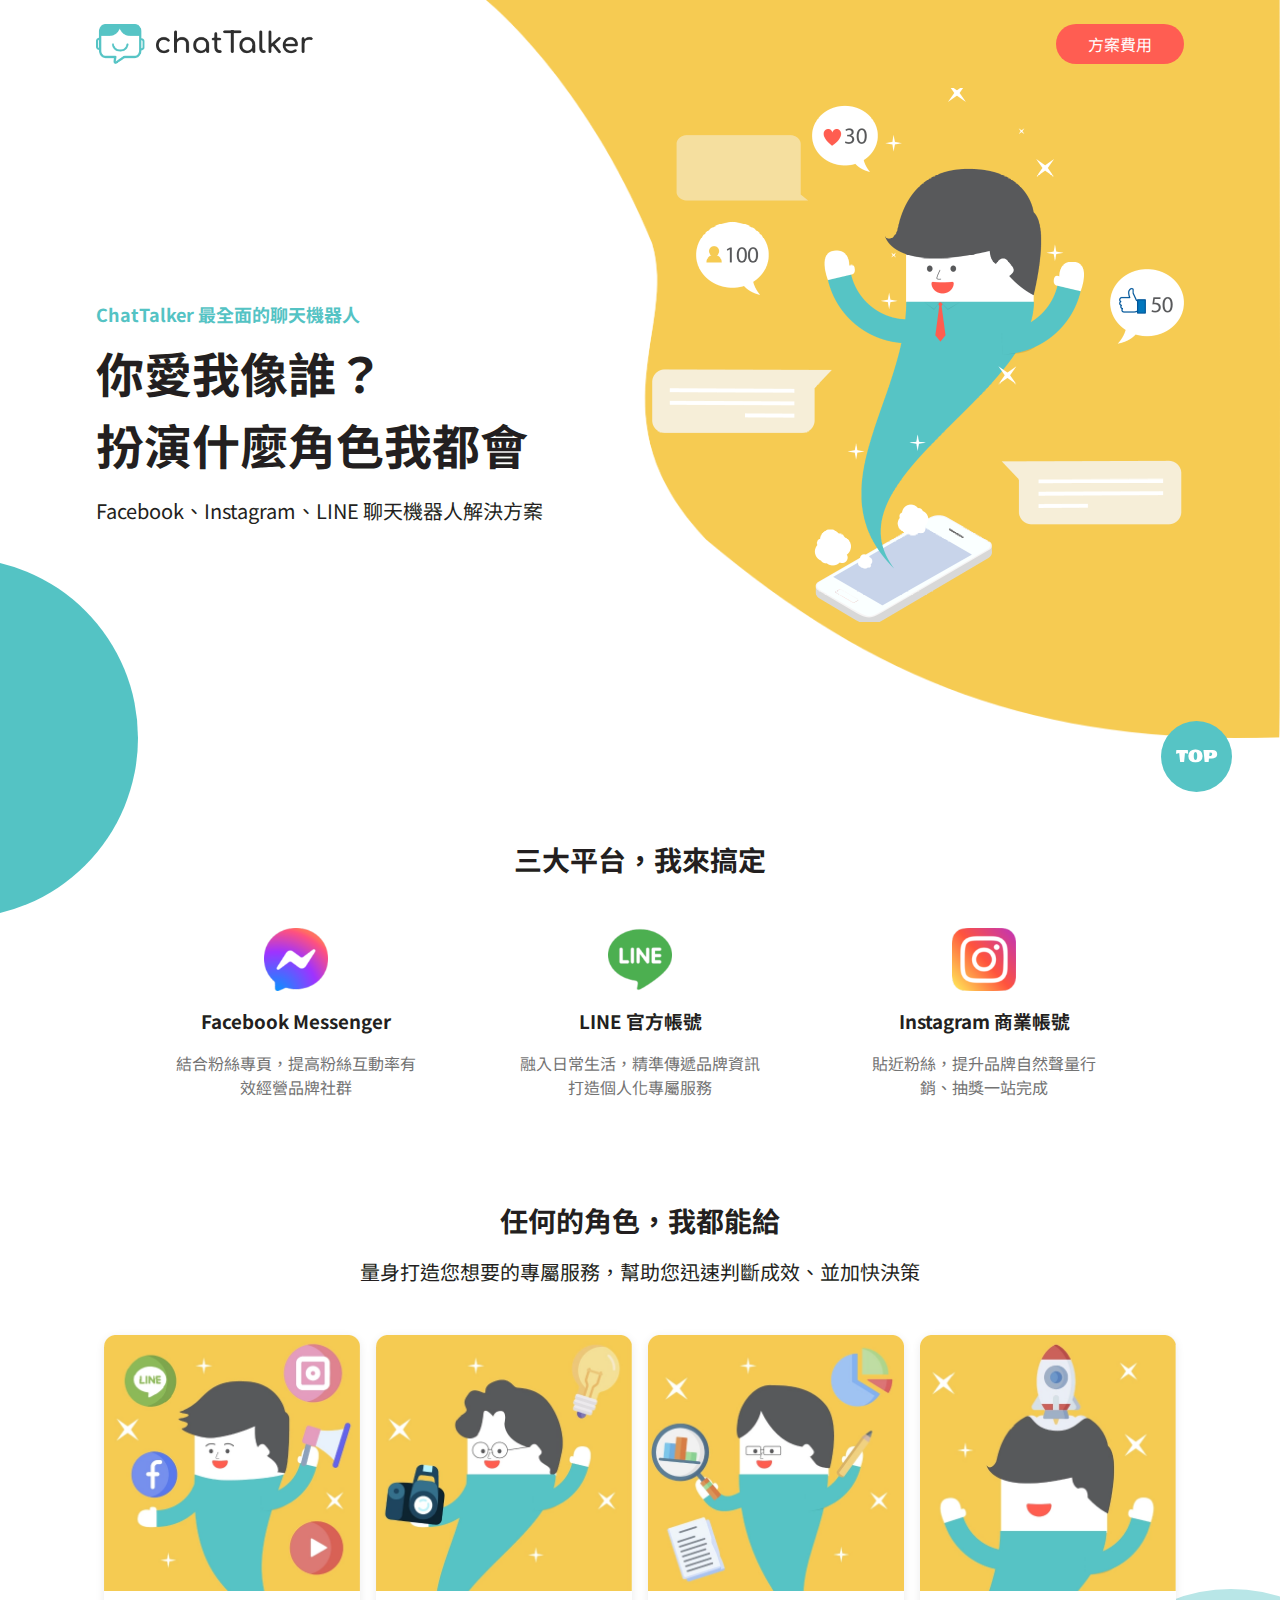
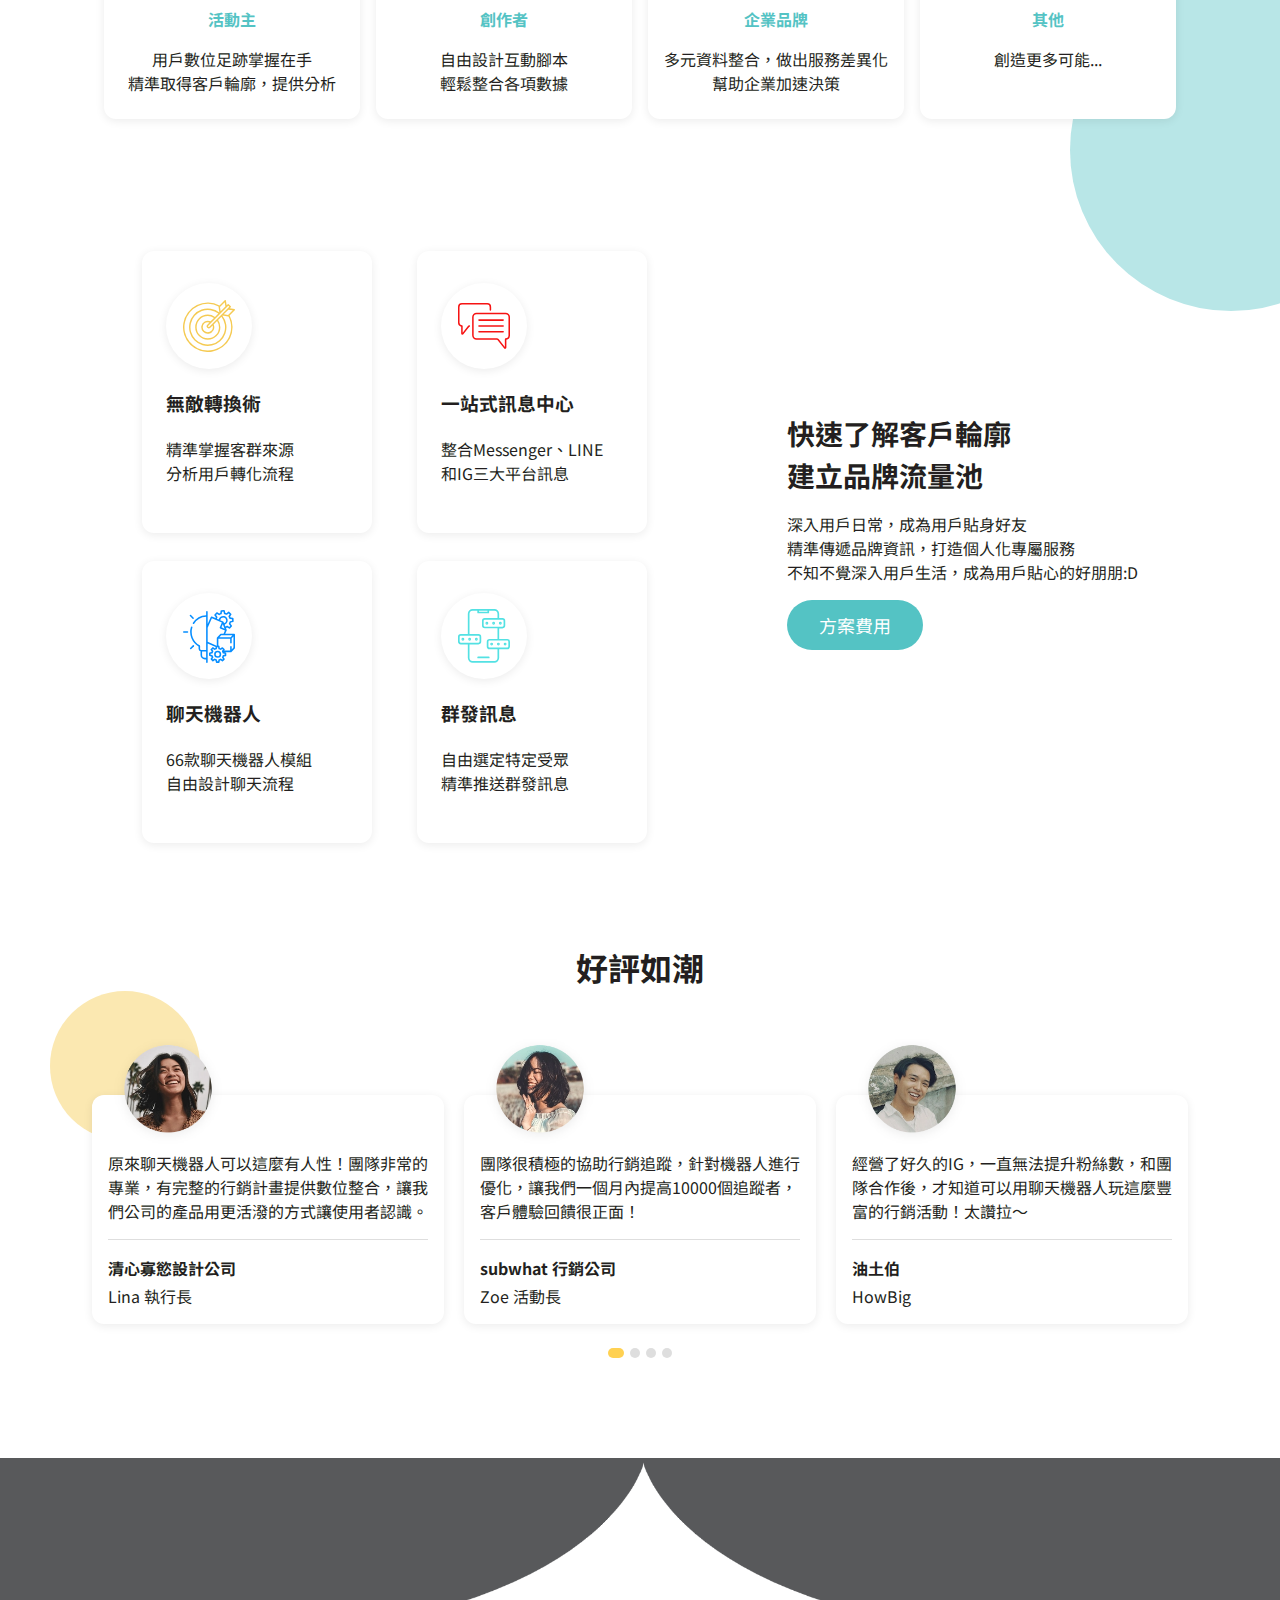
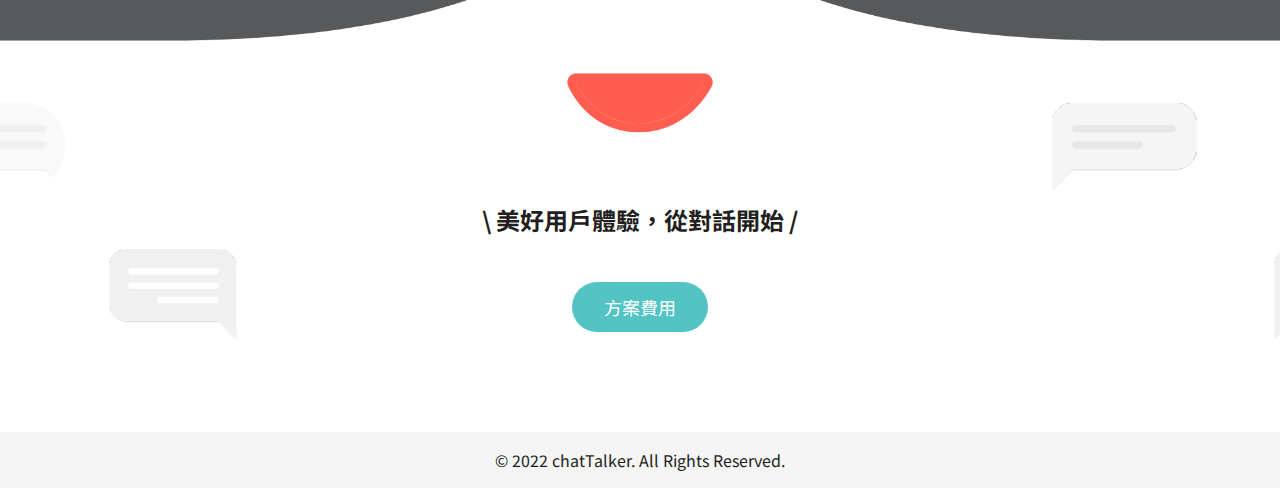
==== commit 743a5b82: "correct my work by TA" ====
--- a/index.html
+++ b/index.html
@@ -8,11 +8,11 @@
     <link rel="preconnect" href="https://fonts.googleapis.com" />
     <link rel="preconnect" href="https://fonts.gstatic.com" crossorigin />
     <link
-      href="https://fonts.googleapis.com/css2?family=Noto+Sans+TC:wght@400;700&display=swap"
+      href="https://fonts.googleapis.com/css2?family=Noto+Sans+TC:wght@400;700&family=Wendy+One&display=swap"
       rel="stylesheet"
     />
     <title>homepage - chatTalker</title>
-    <script src="main.js" defer></script>
+    <script type="module" src="main.js" defer></script>
   </head>
   <body>
     <button class="btn btn_back-top" data-back-to-top aria-label="Back to top">
@@ -25,17 +25,8 @@
           r="35.5"
           fill="#56c4c5"
         />
-        <text
-          id="TOP-2"
-          data-name="TOP"
-          transform="translate(17 41)"
-          fill="#fff"
-          font-size="18"
-          font-family="WendyOne-Regular, Wendy One"
-        >
-          <tspan x="0" y="0">TOP</tspan>
-        </text>
       </svg>
+      <p>TOP</p>
     </button>
     <header class="header">
       <div class="header_border_bottom">
@@ -45,9 +36,7 @@
             alt="chatTalker logo"
             class="header__logo"
           />
-          <a href="./plan.html" class="btn header__btn text_clr_white"
-            >方案費用</a
-          >
+          <a href="./plan.html" class="btn header__btn text_clr_white">方案費用</a>
         </div>
       </div>
       <div class="header__main container">
@@ -110,7 +99,7 @@
       </section>
       <section class="pt_60to100 container">
         <h2 class="text_7 mb_4">任何的角色，我都能給</h2>
-        <p>量身打造您想要的專屬服務，幫助您迅速判斷成效、並加快決策</p>
+        <p class="text_5">量身打造您想要的專屬服務，幫助您迅速判斷成效、並加快決策</p>
         <ul class="list mt_32to48 info__list">
           <li class="card info__item">
             <img
@@ -299,7 +288,7 @@
       </main>
     </div>
     <section class="pt_60to100 comments">
-      <h2 class="comments__title">好評如潮</h2>
+      <h2 class="comments__title text_8">好評如潮</h2>
       <ul data-scroller="false" class="horizontal-scroller comments__list">
         <li class="horizontal-scroller__scroller">
           <ul data-scroller="true" class="horizontal-scroller__list">
--- a/style.css
+++ b/style.css
@@ -139,6 +139,10 @@
   color: inherit;
 }
 
+input[type=radio] {
+  display: none;
+}
+
 .text {
   font-size: 1.125rem;
 }
@@ -812,7 +816,7 @@
   }
 }
 .container__circles-style::after {
-  background-image: url(/src/asset/img/index/ball.svg);
+  background-image: url(./src/asset/img/index/ball.svg);
   width: clamp(5.5rem, 19vw, 13.125rem);
   aspect-ratio: 88/135;
   background-position: left;
@@ -862,14 +866,14 @@
 }
 .header__img-wrapper {
   margin-block-end: max(var(--space-8), 8.5vmin);
-  background-image: url(/src/asset/img/index/bg-yellow-mobile.svg);
+  background-image: url(./src/asset/img/index/bg-yellow-mobile.svg);
   background-repeat: no-repeat;
   background-position: bottom center;
   background-size: contain;
 }
 @media (min-width: 50rem) {
   .header {
-    background-image: url(/src/asset/img/index/bg-yellow.png);
+    background-image: url(./src/asset/img/index/bg-yellow.png);
     background-repeat: no-repeat;
     background-size: 62% 100%;
     background-position: right;
@@ -905,7 +909,6 @@
   flex-wrap: wrap;
   justify-content: center;
   align-items: stretch;
-  gap: var(--space-6);
 }
 
 .social-media__list {
@@ -928,6 +931,9 @@
   }
 }
 
+.info__list {
+  gap: var(--space-6);
+}
 @media (min-width: 69rem) {
   .info__list {
     gap: var(--space-4);
@@ -1031,7 +1037,7 @@
 }
 
 .footer {
-  background-image: url(/src/asset/img/index/bg-footer.png);
+  background-image: url(./src/asset/img/index/bg-footer.png);
   background-position: center;
   background-size: cover;
   background-repeat: no-repeat;
@@ -1050,12 +1056,12 @@
   background-size: cover;
 }
 .footer::before {
-  background-image: url(/src/asset/img/index/img-dialogue-1.png);
+  background-image: url(./src/asset/img/index/img-dialogue-1.png);
   top: 37.5%;
   left: 1rem;
 }
 .footer::after {
-  background-image: url(/src/asset/img/index/img-dialogue-2.png);
+  background-image: url(./src/asset/img/index/img-dialogue-2.png);
   top: 30%;
   left: auto;
   right: 0.75rem;
@@ -1080,6 +1086,7 @@
   border-radius: 99em;
   display: inline-block;
   line-height: 1;
+  cursor: pointer;
 }
 .btn:hover {
   opacity: 0.75;
@@ -1092,10 +1099,33 @@
   inset: auto clamp(var(--space-4), 4vw, var(--space-12)) 12vh auto;
   z-index: 1;
 }
+.btn_back-top p {
+  font-family: "Wendy One", sans-serif;
+  position: absolute;
+  color: white;
+  inset: 0;
+  display: flex;
+  align-items: center;
+  justify-content: center;
+  font-size: 1.25rem;
+}
 .btn_primary {
   background-color: var(--clr-primary);
   font-size: 1.125rem;
   padding: var(--space-4) var(--space-8);
+}
+.btn_plan {
+  border: 1px solid var(--clr-primary);
+  font-size: clamp(var(--fz-4), 4vw, 1.125rem);
+  padding: var(--space-4) clamp(var(--space-4), 4vw, var(--space-8));
+  color: var(--clr-primary);
+}
+.btn_plan:hover {
+  background-color: var(--clr-primary);
+  color: white;
+}
+.btn_submit {
+  font-size: 1.125rem;
 }
 
 .pic {
@@ -1123,6 +1153,20 @@
   display: flex;
   justify-content: space-between;
   padding-inline-end: var(--space-4);
+}
+.card__plan-qa {
+  max-width: 56.5rem;
+  margin-inline: auto;
+  padding: var(--space-4) clamp(var(--space-4), 4vw, var(--space-8));
+  text-align: left;
+}
+.card__plan-qa:not(:last-child) {
+  margin-block-end: var(--space-4);
+}
+@media (min-width: 50rem) {
+  .card__plan-qa {
+    font-size: 1.125rem;
+  }
 }
 
 .icon {
@@ -1225,4 +1269,173 @@
   background-color: var(--clr-scroll-bar);
 }
 
+.plan__header-content {
+  padding-block: var(--space-12) 22.5rem;
+  text-align: left;
+  background-image: url(./src/asset/img/plan/img-plan.svg);
+  background-repeat: no-repeat;
+  background-size: cover;
+  background-position: right bottom;
+  position: relative;
+}
+.plan__header-content::after {
+  content: "";
+  width: 100%;
+  height: 100%;
+  position: absolute;
+  top: 0;
+  left: 0;
+  background-color: var(--clr-plan-header);
+  z-index: -1;
+  border-radius: 0 0 0 9.375rem;
+}
+.plan__header-title {
+  font-size: clamp(var(--fz-8), 8.5vw, var(--fz-12));
+}
+.plan__main-title {
+  font-size: clamp(var(--fz-7), 7.4vw, var(--fz-8));
+}
+.plan__list {
+  gap: clamp(0.375rem, 1.5vw, var(--space-4));
+}
+.plan__card {
+  width: min(100%, 27.75rem);
+  padding-block: clamp(var(--space-4), 4vw, var(--space-6)) clamp(var(--space-6), 6.4vw, var(--space-8));
+  align-items: center;
+}
+.plan__card-list {
+  display: flex;
+  flex-direction: column;
+  align-items: center;
+  gap: var(--space-6);
+}
+.plan__description {
+  width: 100%;
+  padding-block: var(--space-6) var(--space-9);
+  padding-inline: clamp(var(--space-4), 4vw, var(--space-8));
+  border-top: 1px solid var(--clr-others);
+}
+.plan__relative {
+  position: relative;
+}
+.plan__relative::after {
+  content: "";
+  background-color: hsl(45deg, 90%, 84%);
+  position: absolute;
+  width: clamp(12.75rem, 50vw, 22.625rem);
+  aspect-ratio: 1;
+  border-radius: 50%;
+  top: 55%;
+  z-index: -1;
+  left: -6.75rem;
+}
+@media (min-width: 50rem) {
+  .plan__header {
+    position: relative;
+    background-image: url(./src/asset/img/plan/img-plan-large.svg);
+    background-repeat: no-repeat;
+    background-size: contain;
+    background-position: right;
+  }
+  .plan__header-content {
+    background-image: none;
+    position: static;
+  }
+  .plan__header-content::after {
+    border-radius: 0 0 0 18.75rem;
+    height: 80%;
+  }
+  .plan__card {
+    width: min(48.84%, 27.75rem);
+  }
+  .plan__card-list {
+    flex-direction: row;
+    justify-content: center;
+    gap: var(--space-5);
+  }
+  .plan__relative::after {
+    left: -16.75rem;
+    top: 45%;
+  }
+}
+
+.spreadsheet {
+  display: flex;
+  justify-content: space-around;
+  align-items: center;
+  flex-wrap: wrap;
+  margin-block-start: clamp(var(--space-6), 6.4vw, var(--space-8));
+}
+.spreadsheet__panel {
+  width: min(45.87%, 10.5625rem);
+  padding-block: clamp(var(--space-4), 4vw, var(--space-6));
+  border-radius: 12px;
+  background-color: var(--clr-footer);
+}
+@media (min-width: 50rem) {
+  .spreadsheet {
+    justify-content: space-between;
+  }
+}
+
+.feature {
+  text-align: left;
+  padding-inline-start: 2rem;
+  background-image: url(./src/asset/img/plan/ic-checkmark.svg);
+  background-repeat: no-repeat;
+  background-size: 1rem 0.875rem;
+  background-position: left center;
+  font-size: 0.875rem;
+}
+.features {
+  margin-block-start: clamp(var(--space-7), 7.4vw, var(--space-8));
+  display: flex;
+  flex-direction: column;
+  gap: var(--space-4);
+}
+
+.qa[open] {
+  color: var(--clr-primary);
+}
+.qa[open] > p {
+  color: var(--clr-font-gray);
+  padding-block: var(--space-4) var(--space-2);
+}
+.qa[open] .qa__icon::after {
+  transform: rotate(-90deg) translate(375%, -5%);
+}
+.qa > p {
+  line-height: 2;
+}
+.qa__icon {
+  display: block;
+  position: relative;
+  cursor: pointer;
+}
+.qa__icon::before, .qa__icon::after {
+  content: "";
+  background-color: var(--clr-primary);
+  position: absolute;
+}
+.qa__icon::before {
+  width: 1rem;
+  height: 0.125rem;
+  top: 50%;
+  right: 0;
+  transform: translateY(-50%);
+}
+.qa__icon::after {
+  width: 0.125rem;
+  height: 1rem;
+  top: 50%;
+  right: 0.375rem;
+  transform: translate(-50%, -50%);
+  transition: transform 0.2s linear;
+}
+
+input[name=amount]:checked + .btn_plan {
+  background-color: var(--clr-primary);
+  color: white;
+}
+
 /*# sourceMappingURL=style.css.map */
